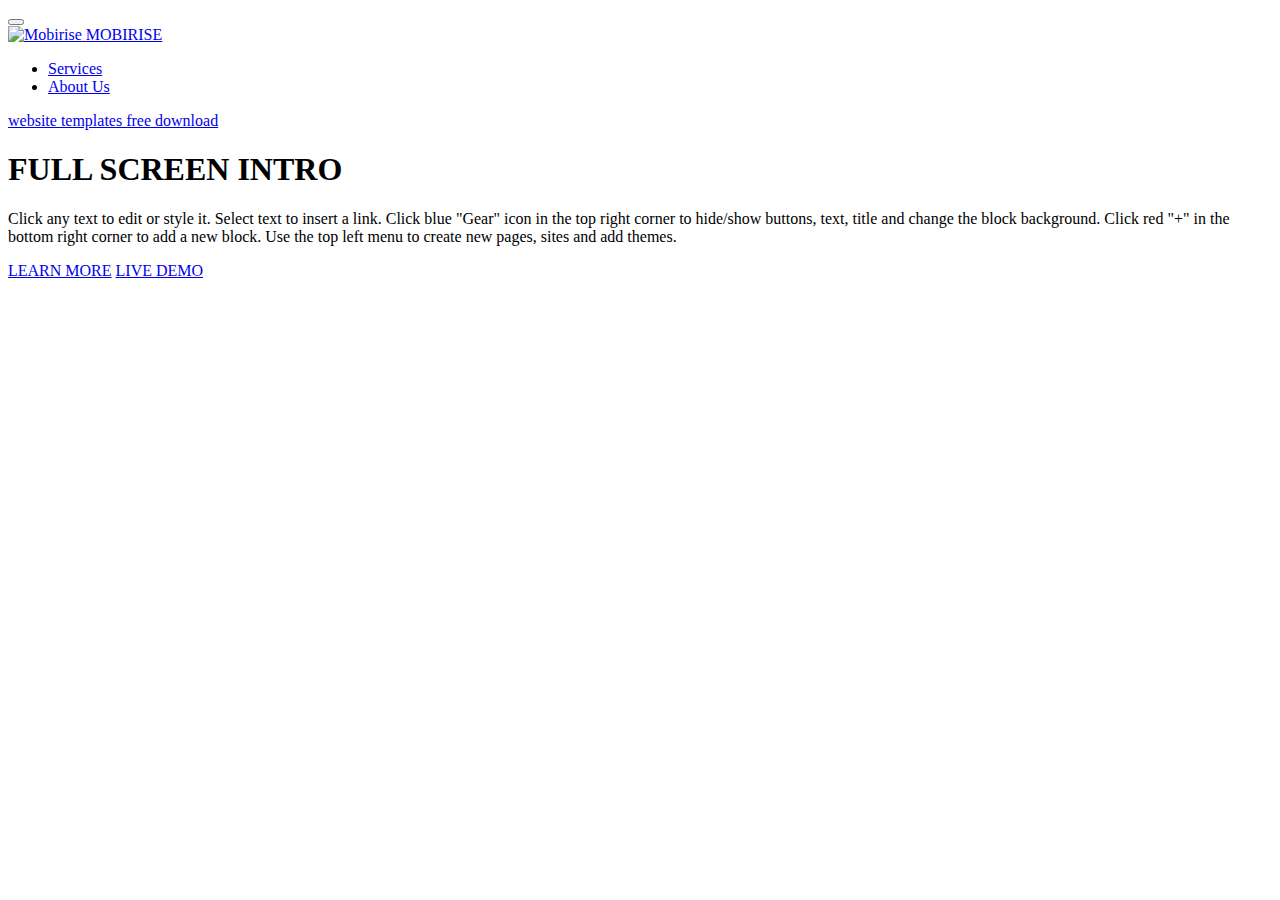
==== index.html @ bc424ec5 "First commit" ====
<!DOCTYPE html>
<html >
<head>
  <!-- Site made with Mobirise Website Builder v4.8.4, https://mobirise.com -->
  <meta charset="UTF-8">
  <meta http-equiv="X-UA-Compatible" content="IE=edge">
  <meta name="generator" content="Mobirise v4.8.4, mobirise.com">
  <meta name="viewport" content="width=device-width, initial-scale=1, minimum-scale=1">
  <link rel="shortcut icon" href="assets/images/logo2.png" type="image/x-icon">
  <meta name="description" content="">
  <title>Home</title>
  <link rel="stylesheet" href="assets/web/assets/mobirise-icons/mobirise-icons.css">
  <link rel="stylesheet" href="assets/tether/tether.min.css">
  <link rel="stylesheet" href="assets/bootstrap/css/bootstrap.min.css">
  <link rel="stylesheet" href="assets/bootstrap/css/bootstrap-grid.min.css">
  <link rel="stylesheet" href="assets/bootstrap/css/bootstrap-reboot.min.css">
  <link rel="stylesheet" href="assets/dropdown/css/style.css">
  <link rel="stylesheet" href="assets/theme/css/style.css">
  <link rel="stylesheet" href="assets/mobirise/css/mbr-additional.css" type="text/css">
  
  
  
</head>
<body>
  <section class="menu cid-qTkzRZLJNu" once="menu" id="menu1-0">

    

    <nav class="navbar navbar-expand beta-menu navbar-dropdown align-items-center navbar-fixed-top navbar-toggleable-sm">
        <button class="navbar-toggler navbar-toggler-right" type="button" data-toggle="collapse" data-target="#navbarSupportedContent" aria-controls="navbarSupportedContent" aria-expanded="false" aria-label="Toggle navigation">
            <div class="hamburger">
                <span></span>
                <span></span>
                <span></span>
                <span></span>
            </div>
        </button>
        <div class="menu-logo">
            <div class="navbar-brand">
                <span class="navbar-logo">
                    <a href="https://mobirise.com">
                         <img src="assets/images/logo2.png" alt="Mobirise" style="height: 3.8rem;">
                    </a>
                </span>
                <span class="navbar-caption-wrap">
                    <a class="navbar-caption text-white display-4" href="https://mobirise.com">
                        MOBIRISE
                    </a>
                </span>
            </div>
        </div>
        <div class="collapse navbar-collapse" id="navbarSupportedContent">
            <ul class="navbar-nav nav-dropdown nav-right" data-app-modern-menu="true"><li class="nav-item">
                    <a class="nav-link link text-white display-4" href="https://mobirise.com">
                        <span class="mbri-home mbr-iconfont mbr-iconfont-btn"></span>
                        Services
                    </a>
                </li>
                <li class="nav-item">
                    <a class="nav-link link text-white display-4" href="https://mobirise.com">
                        <span class="mbri-search mbr-iconfont mbr-iconfont-btn"></span>
                        About Us
                    </a>
                </li></ul>
            
        </div>
    </nav>
</section>

<section class="engine"><a href="https://mobirise.info/p">website templates free download</a></section><section class="cid-qTkA127IK8 mbr-fullscreen mbr-parallax-background" id="header2-1">

    

    

    <div class="container align-center">
        <div class="row justify-content-md-center">
            <div class="mbr-white col-md-10">
                <h1 class="mbr-section-title mbr-bold pb-3 mbr-fonts-style display-1">
                    FULL SCREEN INTRO
                </h1>
                
                <p class="mbr-text pb-3 mbr-fonts-style display-5">
                    Click any text to edit or style it. Select text to insert a link. Click blue "Gear" icon in the top right corner to hide/show buttons, text, title and change the block background. Click red "+" in the bottom right corner to add a new block. Use the top left menu to create new pages, sites and add themes.
                </p>
                <div class="mbr-section-btn">
                    <a class="btn btn-md btn-secondary display-4" href="https://mobirise.com">LEARN MORE</a>
                    <a class="btn btn-md btn-white-outline display-4" href="https://mobirise.com">LIVE DEMO</a>
                </div>
            </div>
        </div>
    </div>
    <div class="mbr-arrow hidden-sm-down" aria-hidden="true">
        <a href="#next">
            <i class="mbri-down mbr-iconfont"></i>
        </a>
    </div>
</section>


  <script src="assets/web/assets/jquery/jquery.min.js"></script>
  <script src="assets/popper/popper.min.js"></script>
  <script src="assets/tether/tether.min.js"></script>
  <script src="assets/bootstrap/js/bootstrap.min.js"></script>
  <script src="assets/smoothscroll/smooth-scroll.js"></script>
  <script src="assets/dropdown/js/script.min.js"></script>
  <script src="assets/touchswipe/jquery.touch-swipe.min.js"></script>
  <script src="assets/parallax/jarallax.min.js"></script>
  <script src="assets/theme/js/script.js"></script>
  
  
</body>
</html>
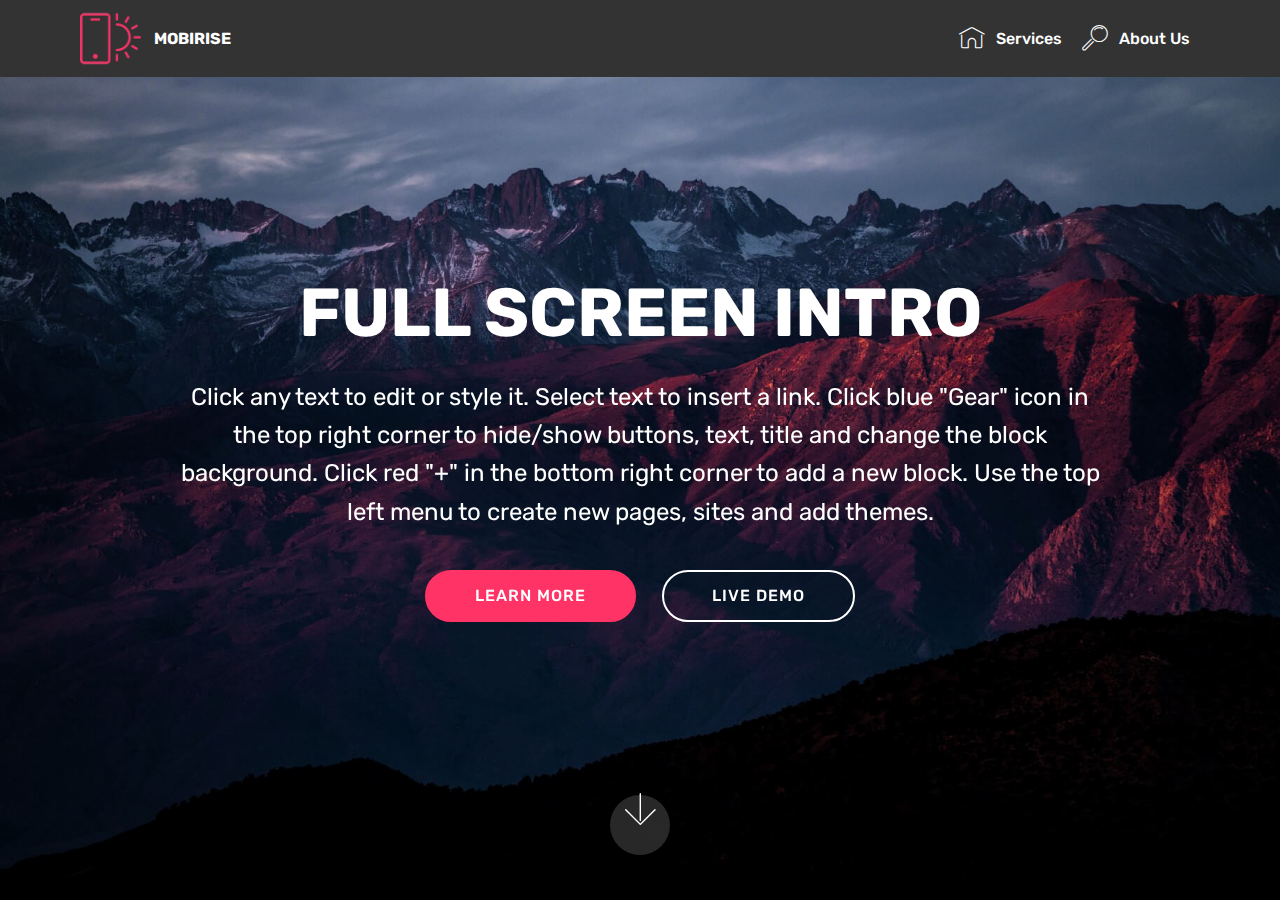
==== commit 2e2262f9: "Publish commit" ====
--- a/index.html
+++ b/index.html
@@ -67,7 +67,7 @@
     </nav>
 </section>
 
-<section class="engine"><a href="https://mobirise.info/p">website templates free download</a></section><section class="cid-qTkA127IK8 mbr-fullscreen mbr-parallax-background" id="header2-1">
+<section class="engine"><a href="https://mobirise.info/t">free amp templates</a></section><section class="cid-qTkA127IK8 mbr-fullscreen mbr-parallax-background" id="header2-1">
 
     
 
--- a/assets/web/assets/mobirise-icons/mobirise-icons.css
+++ b/assets/web/assets/mobirise-icons/mobirise-icons.css
@@ -0,0 +1,476 @@
+@font-face {
+  font-family: 'MobiriseIcons';
+  src:  url('mobirise-icons.eot?spat4u');
+  src:  url('mobirise-icons.eot?spat4u#iefix') format('embedded-opentype'),
+    url('mobirise-icons.ttf?spat4u') format('truetype'),
+    url('mobirise-icons.woff?spat4u') format('woff'),
+    url('mobirise-icons.svg?spat4u#MobiriseIcons') format('svg');
+  font-weight: normal;
+  font-style: normal;
+}
+
+[class^="mbri-"], [class*=" mbri-"] {
+  /* use !important to prevent issues with browser extensions that change fonts */
+  font-family: MobiriseIcons !important;
+  speak: none;
+  font-style: normal;
+  font-weight: normal;
+  font-variant: normal;
+  text-transform: none;
+  line-height: 1;
+
+  /* Better Font Rendering =========== */
+  -webkit-font-smoothing: antialiased;
+  -moz-osx-font-smoothing: grayscale;
+}
+
+.mbri-add-submenu:before {
+  content: "\e900";
+}
+.mbri-alert:before {
+  content: "\e901";
+}
+.mbri-align-center:before {
+  content: "\e902";
+}
+.mbri-align-justify:before {
+  content: "\e903";
+}
+.mbri-align-left:before {
+  content: "\e904";
+}
+.mbri-align-right:before {
+  content: "\e905";
+}
+.mbri-android:before {
+  content: "\e906";
+}
+.mbri-apple:before {
+  content: "\e907";
+}
+.mbri-arrow-down:before {
+  content: "\e908";
+}
+.mbri-arrow-next:before {
+  content: "\e909";
+}
+.mbri-arrow-prev:before {
+  content: "\e90a";
+}
+.mbri-arrow-up:before {
+  content: "\e90b";
+}
+.mbri-bold:before {
+  content: "\e90c";
+}
+.mbri-bookmark:before {
+  content: "\e90d";
+}
+.mbri-bootstrap:before {
+  content: "\e90e";
+}
+.mbri-briefcase:before {
+  content: "\e90f";
+}
+.mbri-browse:before {
+  content: "\e910";
+}
+.mbri-bulleted-list:before {
+  content: "\e911";
+}
+.mbri-calendar:before {
+  content: "\e912";
+}
+.mbri-camera:before {
+  content: "\e913";
+}
+.mbri-cart-add:before {
+  content: "\e914";
+}
+.mbri-cart-full:before {
+  content: "\e915";
+}
+.mbri-cash:before {
+  content: "\e916";
+}
+.mbri-change-style:before {
+  content: "\e917";
+}
+.mbri-chat:before {
+  content: "\e918";
+}
+.mbri-clock:before {
+  content: "\e919";
+}
+.mbri-close:before {
+  content: "\e91a";
+}
+.mbri-cloud:before {
+  content: "\e91b";
+}
+.mbri-code:before {
+  content: "\e91c";
+}
+.mbri-contact-form:before {
+  content: "\e91d";
+}
+.mbri-credit-card:before {
+  content: "\e91e";
+}
+.mbri-cursor-click:before {
+  content: "\e91f";
+}
+.mbri-cust-feedback:before {
+  content: "\e920";
+}
+.mbri-database:before {
+  content: "\e921";
+}
+.mbri-delivery:before {
+  content: "\e922";
+}
+.mbri-desktop:before {
+  content: "\e923";
+}
+.mbri-devices:before {
+  content: "\e924";
+}
+.mbri-down:before {
+  content: "\e925";
+}
+.mbri-download:before {
+  content: "\e989";
+}
+.mbri-drag-n-drop:before {
+  content: "\e927";
+}
+.mbri-drag-n-drop2:before {
+  content: "\e928";
+}
+.mbri-edit:before {
+  content: "\e929";
+}
+.mbri-edit2:before {
+  content: "\e92a";
+}
+.mbri-error:before {
+  content: "\e92b";
+}
+.mbri-extension:before {
+  content: "\e92c";
+}
+.mbri-features:before {
+  content: "\e92d";
+}
+.mbri-file:before {
+  content: "\e92e";
+}
+.mbri-flag:before {
+  content: "\e92f";
+}
+.mbri-folder:before {
+  content: "\e930";
+}
+.mbri-gift:before {
+  content: "\e931";
+}
+.mbri-github:before {
+  content: "\e932";
+}
+.mbri-globe:before {
+  content: "\e933";
+}
+.mbri-globe-2:before {
+  content: "\e934";
+}
+.mbri-growing-chart:before {
+  content: "\e935";
+}
+.mbri-hearth:before {
+  content: "\e936";
+}
+.mbri-help:before {
+  content: "\e937";
+}
+.mbri-home:before {
+  content: "\e938";
+}
+.mbri-hot-cup:before {
+  content: "\e939";
+}
+.mbri-idea:before {
+  content: "\e93a";
+}
+.mbri-image-gallery:before {
+  content: "\e93b";
+}
+.mbri-image-slider:before {
+  content: "\e93c";
+}
+.mbri-info:before {
+  content: "\e93d";
+}
+.mbri-italic:before {
+  content: "\e93e";
+}
+.mbri-key:before {
+  content: "\e93f";
+}
+.mbri-laptop:before {
+  content: "\e940";
+}
+.mbri-layers:before {
+  content: "\e941";
+}
+.mbri-left-right:before {
+  content: "\e942";
+}
+.mbri-left:before {
+  content: "\e943";
+}
+.mbri-letter:before {
+  content: "\e944";
+}
+.mbri-like:before {
+  content: "\e945";
+}
+.mbri-link:before {
+  content: "\e946";
+}
+.mbri-lock:before {
+  content: "\e947";
+}
+.mbri-login:before {
+  content: "\e948";
+}
+.mbri-logout:before {
+  content: "\e949";
+}
+.mbri-magic-stick:before {
+  content: "\e94a";
+}
+.mbri-map-pin:before {
+  content: "\e94b";
+}
+.mbri-menu:before {
+  content: "\e94c";
+}
+.mbri-mobile:before {
+  content: "\e94d";
+}
+.mbri-mobile2:before {
+  content: "\e94e";
+}
+.mbri-mobirise:before {
+  content: "\e94f";
+}
+.mbri-more-horizontal:before {
+  content: "\e950";
+}
+.mbri-more-vertical:before {
+  content: "\e951";
+}
+.mbri-music:before {
+  content: "\e952";
+}
+.mbri-new-file:before {
+  content: "\e953";
+}
+.mbri-numbered-list:before {
+  content: "\e954";
+}
+.mbri-opened-folder:before {
+  content: "\e955";
+}
+.mbri-pages:before {
+  content: "\e956";
+}
+.mbri-paper-plane:before {
+  content: "\e957";
+}
+.mbri-paperclip:before {
+  content: "\e958";
+}
+.mbri-photo:before {
+  content: "\e959";
+}
+.mbri-photos:before {
+  content: "\e95a";
+}
+.mbri-pin:before {
+  content: "\e95b";
+}
+.mbri-play:before {
+  content: "\e95c";
+}
+.mbri-plus:before {
+  content: "\e95d";
+}
+.mbri-preview:before {
+  content: "\e95e";
+}
+.mbri-print:before {
+  content: "\e95f";
+}
+.mbri-protect:before {
+  content: "\e960";
+}
+.mbri-question:before {
+  content: "\e961";
+}
+.mbri-quote-left:before {
+  content: "\e962";
+}
+.mbri-quote-right:before {
+  content: "\e963";
+}
+.mbri-refresh:before {
+  content: "\e964";
+}
+.mbri-responsive:before {
+  content: "\e965";
+}
+.mbri-right:before {
+  content: "\e966";
+}
+.mbri-rocket:before {
+  content: "\e967";
+}
+.mbri-sad-face:before {
+  content: "\e968";
+}
+.mbri-sale:before {
+  content: "\e969";
+}
+.mbri-save:before {
+  content: "\e96a";
+}
+.mbri-search:before {
+  content: "\e96b";
+}
+.mbri-setting:before {
+  content: "\e96c";
+}
+.mbri-setting2:before {
+  content: "\e96d";
+}
+.mbri-setting3:before {
+  content: "\e96e";
+}
+.mbri-share:before {
+  content: "\e96f";
+}
+.mbri-shopping-bag:before {
+  content: "\e970";
+}
+.mbri-shopping-basket:before {
+  content: "\e971";
+}
+.mbri-shopping-cart:before {
+  content: "\e972";
+}
+.mbri-sites:before {
+  content: "\e973";
+}
+.mbri-smile-face:before {
+  content: "\e974";
+}
+.mbri-speed:before {
+  content: "\e975";
+}
+.mbri-star:before {
+  content: "\e976";
+}
+.mbri-success:before {
+  content: "\e977";
+}
+.mbri-sun:before {
+  content: "\e978";
+}
+.mbri-sun2:before {
+  content: "\e979";
+}
+.mbri-tablet:before {
+  content: "\e97a";
+}
+.mbri-tablet-vertical:before {
+  content: "\e97b";
+}
+.mbri-target:before {
+  content: "\e97c";
+}
+.mbri-timer:before {
+  content: "\e97d";
+}
+.mbri-to-ftp:before {
+  content: "\e97e";
+}
+.mbri-to-local-drive:before {
+  content: "\e97f";
+}
+.mbri-touch-swipe:before {
+  content: "\e980";
+}
+.mbri-touch:before {
+  content: "\e981";
+}
+.mbri-trash:before {
+  content: "\e982";
+}
+.mbri-underline:before {
+  content: "\e983";
+}
+.mbri-unlink:before {
+  content: "\e984";
+}
+.mbri-unlock:before {
+  content: "\e985";
+}
+.mbri-up-down:before {
+  content: "\e986";
+}
+.mbri-up:before {
+  content: "\e987";
+}
+.mbri-update:before {
+  content: "\e988";
+}
+.mbri-upload:before {
+ content: "\e926"; 
+}
+.mbri-user:before {
+  content: "\e98a";
+}
+.mbri-user2:before {
+  content: "\e98b";
+}
+.mbri-users:before {
+  content: "\e98c";
+}
+.mbri-video:before {
+  content: "\e98d";
+}
+.mbri-video-play:before {
+  content: "\e98e";
+}
+.mbri-watch:before {
+  content: "\e98f";
+}
+.mbri-website-theme:before {
+  content: "\e990";
+}
+.mbri-wifi:before {
+  content: "\e991";
+}
+.mbri-windows:before {
+  content: "\e992";
+}
+.mbri-zoom-out:before {
+  content: "\e993";
+}
+.mbri-redo:before {
+  content: "\e994";
+}
+.mbri-undo:before {
+  content: "\e995";
+}
--- a/assets/dropdown/css/style.css
+++ b/assets/dropdown/css/style.css
@@ -0,0 +1,265 @@
+.navbar-dropdown {
+  left: 0;
+  padding: 0;
+  position: absolute;
+  right: 0;
+  top: 0;
+  transition: all 0.45s ease;
+  z-index: 1030;
+  background: #282828; }
+  .navbar-dropdown .navbar-logo {
+    margin-right: 0.8rem;
+    transition: margin 0.3s ease-in-out;
+    vertical-align: middle; }
+    .navbar-dropdown .navbar-logo img {
+      height: 3.125rem;
+      transition: all 0.3s ease-in-out; }
+    .navbar-dropdown .navbar-logo.mbr-iconfont {
+      font-size: 3.125rem;
+      line-height: 3.125rem; }
+  .navbar-dropdown .navbar-caption {
+    font-weight: 700;
+    white-space: normal;
+    vertical-align: -4px;
+    line-height: 3.125rem !important; }
+    .navbar-dropdown .navbar-caption, .navbar-dropdown .navbar-caption:hover {
+      color: inherit;
+      text-decoration: none; }
+  .navbar-dropdown .mbr-iconfont + .navbar-caption {
+    vertical-align: -1px; }
+  .navbar-dropdown.navbar-fixed-top {
+    position: fixed; }
+  .navbar-dropdown .navbar-brand span {
+    vertical-align: -4px; }
+  .navbar-dropdown.bg-color.transparent {
+    background: none; }
+  .navbar-dropdown.navbar-short .navbar-brand {
+    padding: 0.625rem 0; }
+    .navbar-dropdown.navbar-short .navbar-brand span {
+      vertical-align: -1px; }
+  .navbar-dropdown.navbar-short .navbar-caption {
+    line-height: 2.375rem !important;
+    vertical-align: -2px; }
+  .navbar-dropdown.navbar-short .navbar-logo {
+    margin-right: 0.5rem; }
+    .navbar-dropdown.navbar-short .navbar-logo img {
+      height: 2.375rem; }
+    .navbar-dropdown.navbar-short .navbar-logo.mbr-iconfont {
+      font-size: 2.375rem;
+      line-height: 2.375rem; }
+  .navbar-dropdown.navbar-short .mbr-table-cell {
+    height: 3.625rem; }
+  .navbar-dropdown .navbar-close {
+    left: 0.6875rem;
+    position: fixed;
+    top: 0.75rem;
+    z-index: 1000; }
+  .navbar-dropdown .hamburger-icon {
+    content: "";
+    display: inline-block;
+    vertical-align: middle;
+    width: 16px;
+    -webkit-box-shadow: 0 -6px 0 1px #282828,0 0 0 1px #282828,0 6px 0 1px #282828;
+    -moz-box-shadow: 0 -6px 0 1px #282828,0 0 0 1px #282828,0 6px 0 1px #282828;
+    box-shadow: 0 -6px 0 1px #282828,0 0 0 1px #282828,0 6px 0 1px #282828; }
+
+.dropdown-menu .dropdown-toggle[data-toggle="dropdown-submenu"]::after {
+  border-bottom: 0.35em solid transparent;
+  border-left: 0.35em solid;
+  border-right: 0;
+  border-top: 0.35em solid transparent;
+  margin-left: 0.3rem; }
+
+.dropdown-menu .dropdown-item:focus {
+  outline: 0; }
+
+.nav-dropdown {
+  font-size: 0.75rem;
+  font-weight: 500;
+  height: auto !important; }
+  .nav-dropdown .nav-btn {
+    padding-left: 1rem; }
+  .nav-dropdown .link {
+    margin: .667em 1.667em;
+    font-weight: 500;
+    padding: 0;
+    transition: color .2s ease-in-out; }
+    .nav-dropdown .link.dropdown-toggle {
+      margin-right: 2.583em; }
+      .nav-dropdown .link.dropdown-toggle::after {
+        margin-left: .25rem;
+        border-top: 0.35em solid;
+        border-right: 0.35em solid transparent;
+        border-left: 0.35em solid transparent;
+        border-bottom: 0; }
+      .nav-dropdown .link.dropdown-toggle[aria-expanded="true"] {
+        margin: 0;
+        padding: 0.667em 3.263em  0.667em 1.667em; }
+  .nav-dropdown .link::after,
+  .nav-dropdown .dropdown-item::after {
+    color: inherit; }
+  .nav-dropdown .btn {
+    font-size: 0.75rem;
+    font-weight: 700;
+    letter-spacing: 0;
+    margin-bottom: 0;
+    padding-left: 1.25rem;
+    padding-right: 1.25rem; }
+  .nav-dropdown .dropdown-menu {
+    border-radius: 0;
+    border: 0;
+    left: 0;
+    margin: 0;
+    padding-bottom: 1.25rem;
+    padding-top: 1.25rem;
+    position: relative; }
+  .nav-dropdown .dropdown-submenu {
+    margin-left: 0.125rem;
+    top: 0; }
+  .nav-dropdown .dropdown-item {
+    font-weight: 500;
+    line-height: 2;
+    padding: 0.3846em 4.615em 0.3846em 1.5385em;
+    position: relative;
+    transition: color .2s ease-in-out, background-color .2s ease-in-out; }
+    .nav-dropdown .dropdown-item::after {
+      margin-top: -0.3077em;
+      position: absolute;
+      right: 1.1538em;
+      top: 50%; }
+    .nav-dropdown .dropdown-item:focus, .nav-dropdown .dropdown-item:hover {
+      background: none; }
+
+@media (max-width: 767px) {
+  .nav-dropdown.navbar-toggleable-sm {
+    bottom: 0;
+    display: none;
+    left: 0;
+    overflow-x: hidden;
+    position: fixed;
+    top: 0;
+    transform: translateX(-100%);
+    -ms-transform: translateX(-100%);
+    -webkit-transform: translateX(-100%);
+    width: 18.75rem;
+    z-index: 999; } }
+.nav-dropdown.navbar-toggleable-xl {
+  bottom: 0;
+  display: none;
+  left: 0;
+  overflow-x: hidden;
+  position: fixed;
+  top: 0;
+  transform: translateX(-100%);
+  -ms-transform: translateX(-100%);
+  -webkit-transform: translateX(-100%);
+  width: 18.75rem;
+  z-index: 999; }
+
+.nav-dropdown-sm {
+  display: block !important;
+  overflow-x: hidden;
+  overflow: auto;
+  padding-top: 3.875rem; }
+  .nav-dropdown-sm::after {
+    content: "";
+    display: block;
+    height: 3rem;
+    width: 100%; }
+  .nav-dropdown-sm.collapse.in ~ .navbar-close {
+    display: block !important; }
+  .nav-dropdown-sm.collapsing, .nav-dropdown-sm.collapse.in {
+    transform: translateX(0);
+    -ms-transform: translateX(0);
+    -webkit-transform: translateX(0);
+    transition: all 0.25s ease-out;
+    -webkit-transition: all 0.25s ease-out;
+    background: #282828; }
+  .nav-dropdown-sm.collapsing[aria-expanded="false"] {
+    transform: translateX(-100%);
+    -ms-transform: translateX(-100%);
+    -webkit-transform: translateX(-100%); }
+  .nav-dropdown-sm .nav-item {
+    display: block;
+    margin-left: 0 !important;
+    padding-left: 0; }
+  .nav-dropdown-sm .link,
+  .nav-dropdown-sm .dropdown-item {
+    border-top: 1px dotted rgba(255, 255, 255, 0.1);
+    font-size: 0.8125rem;
+    line-height: 1.6;
+    margin: 0 !important;
+    padding: 0.875rem 2.4rem 0.875rem 1.5625rem !important;
+    position: relative;
+    white-space: normal; }
+    .nav-dropdown-sm .link:focus, .nav-dropdown-sm .link:hover,
+    .nav-dropdown-sm .dropdown-item:focus,
+    .nav-dropdown-sm .dropdown-item:hover {
+      background: rgba(0, 0, 0, 0.2) !important;
+      color: #c0a375; }
+  .nav-dropdown-sm .nav-btn {
+    position: relative;
+    padding: 1.5625rem 1.5625rem 0 1.5625rem; }
+    .nav-dropdown-sm .nav-btn::before {
+      border-top: 1px dotted rgba(255, 255, 255, 0.1);
+      content: "";
+      left: 0;
+      position: absolute;
+      top: 0;
+      width: 100%; }
+    .nav-dropdown-sm .nav-btn + .nav-btn {
+      padding-top: 0.625rem; }
+      .nav-dropdown-sm .nav-btn + .nav-btn::before {
+        display: none; }
+  .nav-dropdown-sm .btn {
+    padding: 0.625rem 0; }
+  .nav-dropdown-sm .dropdown-toggle[data-toggle="dropdown-submenu"]::after {
+    margin-left: .25rem;
+    border-top: 0.35em solid;
+    border-right: 0.35em solid transparent;
+    border-left: 0.35em solid transparent;
+    border-bottom: 0; }
+  .nav-dropdown-sm .dropdown-toggle[data-toggle="dropdown-submenu"][aria-expanded="true"]::after {
+    border-top: 0;
+    border-right: 0.35em solid transparent;
+    border-left: 0.35em solid transparent;
+    border-bottom: 0.35em solid; }
+  .nav-dropdown-sm .dropdown-menu {
+    margin: 0;
+    padding: 0;
+    position: relative;
+    top: 0;
+    left: 0;
+    width: 100%;
+    border: 0;
+    float: none;
+    border-radius: 0;
+    background: none; }
+  .nav-dropdown-sm .dropdown-submenu {
+    left: 100%;
+    margin-left: 0.125rem;
+    margin-top: -1.25rem;
+    top: 0; }
+
+.navbar-toggleable-sm .nav-dropdown .dropdown-menu {
+  position: absolute; }
+
+.navbar-toggleable-sm .nav-dropdown .dropdown-submenu {
+  left: 100%;
+  margin-left: 0.125rem;
+  margin-top: -1.25rem;
+  top: 0; }
+
+.navbar-toggleable-sm.opened .nav-dropdown .dropdown-menu {
+  position: relative; }
+
+.navbar-toggleable-sm.opened .nav-dropdown .dropdown-submenu {
+  left: 0;
+  margin-left: 00rem;
+  margin-top: 0rem;
+  top: 0; }
+
+.is-builder .nav-dropdown.collapsing {
+  transition: none !important; }
+
+/*# sourceMappingURL=style.css.map */
--- a/assets/theme/css/style.css
+++ b/assets/theme/css/style.css
@@ -0,0 +1,13 @@
+/*!
+ * Mobirise v4 theme (https://mobirise.com/)
+ * Copyright 2017 Mobirise
+ */section{background-color:#eeeeee}section,.container,.container-fluid{position:relative;word-wrap:break-word}a.mbr-iconfont:hover{text-decoration:none}.article .lead p,.article .lead ul,.article .lead ol,.article .lead pre,.article .lead blockquote{margin-bottom:0}a{font-style:normal;font-weight:400;cursor:pointer}a,a:hover{text-decoration:none}figure{margin-bottom:0}body{color:#232323}h1,h2,h3,h4,h5,h6,.h1,.h2,.h3,.h4,.h5,.h6,.display-1,.display-2,.display-3,.display-4{line-height:1;word-break:break-word;word-wrap:break-word}b,strong{font-weight:bold}blockquote{padding:10px 0 10px 20px;position:relative;border-left:2px solid;border-color:#ff3366}input:-webkit-autofill,input:-webkit-autofill:hover,input:-webkit-autofill:focus,input:-webkit-autofill:active{transition-delay:9999s;transition-property:background-color, color}textarea[type="hidden"]{display:none}body{position:relative}section{background-position:50% 50%;background-repeat:no-repeat;background-size:cover}section .mbr-background-video,section .mbr-background-video-preview{position:absolute;bottom:0;left:0;right:0;top:0}.hidden{visibility:hidden}.mbr-z-index20{z-index:20}/*! Base colors */.mbr-white{color:#ffffff}.mbr-black{color:#000000}.mbr-bg-white{background-color:#ffffff}.mbr-bg-black{background-color:#000000}/*! Text-aligns */.align-left{text-align:left}.align-center{text-align:center}.align-right{text-align:right}@media (max-width: 767px){.align-left,.align-center,.align-right,.mbr-section-btn,.mbr-section-title{text-align:center}}/*! Font-weight  */.mbr-light{font-weight:300}.mbr-regular{font-weight:400}.mbr-semibold{font-weight:500}.mbr-bold{font-weight:700}/*! Media  */.media-size-item{-webkit-flex:1 1 auto;-moz-flex:1 1 auto;-ms-flex:1 1 auto;-o-flex:1 1 auto;flex:1 1 auto}.media-content{-webkit-flex-basis:100%;flex-basis:100%}.media-container-row{display:-ms-flexbox;display:-webkit-flex;display:flex;-webkit-flex-direction:row;-ms-flex-direction:row;flex-direction:row;-webkit-flex-wrap:wrap;-ms-flex-wrap:wrap;flex-wrap:wrap;-webkit-justify-content:center;-ms-flex-pack:center;justify-content:center;-webkit-align-content:center;-ms-flex-line-pack:center;align-content:center;-webkit-align-items:start;-ms-flex-align:start;align-items:start}.media-container-row .media-size-item{width:400px}.media-container-column{display:-ms-flexbox;display:-webkit-flex;display:flex;-webkit-flex-direction:column;-ms-flex-direction:column;flex-direction:column;-webkit-flex-wrap:wrap;-ms-flex-wrap:wrap;flex-wrap:wrap;-webkit-justify-content:center;-ms-flex-pack:center;justify-content:center;-webkit-align-content:center;-ms-flex-line-pack:center;align-content:center;-webkit-align-items:stretch;-ms-flex-align:stretch;align-items:stretch}.media-container-column>*{width:100%}@media (min-width: 992px){.media-container-row{-webkit-flex-wrap:nowrap;-ms-flex-wrap:nowrap;flex-wrap:nowrap}}figure{overflow:hidden}figure[mbr-media-size]{transition:width 0.1s}.mbr-figure img,.mbr-figure iframe{display:block;width:100%}.card{background-color:transparent;border:none}.card-img{text-align:center;flex-shrink:0;-webkit-flex-shrink:0}.media{max-width:100%;margin:0 auto}.mbr-figure{-ms-flex-item-align:center;-ms-grid-row-align:center;-webkit-align-self:center;align-self:center}.media-container>div{max-width:100%}.mbr-figure img,.card-img img{width:100%}@media (max-width: 991px){.media-size-item{width:auto !important}.media{width:auto}.mbr-figure{width:100% !important}}/*! Buttons */.mbr-section-btn{margin-left:-.25rem;margin-right:-.25rem;font-size:0}nav .mbr-section-btn{margin-left:0rem;margin-right:0rem}/*! Btn icon margin */.btn .mbr-iconfont,.btn.btn-sm .mbr-iconfont{cursor:pointer;margin-right:0.5rem}.btn.btn-md .mbr-iconfont,.btn.btn-md .mbr-iconfont{margin-right:0.8rem}.mbr-regular{font-weight:400}.mbr-semibold{font-weight:500}.mbr-bold{font-weight:700}[type="submit"]{-webkit-appearance:none}/*! Full-screen */.mbr-fullscreen .mbr-overlay{min-height:100vh}.mbr-fullscreen{display:flex;display:-webkit-flex;display:-moz-flex;display:-ms-flex;display:-o-flex;align-items:center;-webkit-align-items:center;min-height:100vh;padding-top:3rem;padding-bottom:3rem}/*! Map */.map{height:25rem;position:relative}.map iframe{width:100%;height:100%}.form-asterisk{font-family:initial;position:absolute;top:-2px;font-weight:normal}/*! Scroll to top arrow */.mbr-arrow-up{bottom:25px;right:90px;position:fixed;text-align:right;z-index:5000;color:#ffffff;font-size:32px;transform:rotate(180deg);-webkit-transform:rotate(180deg)}.mbr-arrow-up a{background:rgba(0,0,0,0.2);border-radius:3px;color:#fff;display:inline-block;height:60px;width:60px;outline-style:none !important;position:relative;text-decoration:none;transition:all .3s ease-in-out;cursor:pointer;text-align:center}.mbr-arrow-up a:hover{background-color:rgba(0,0,0,0.4)}.mbr-arrow-up a i{line-height:60px}.mbr-arrow-up-icon{display:block;color:#fff}.mbr-arrow-up-icon::before{content:"\203a";display:inline-block;font-family:serif;font-size:32px;line-height:1;font-style:normal;position:relative;top:6px;left:-4px;-webkit-transform:rotate(-90deg);transform:rotate(-90deg)}/*! Arrow Down */.mbr-arrow{position:absolute;bottom:45px;left:50%;width:60px;height:60px;cursor:pointer;background-color:rgba(80,80,80,0.5);border-radius:50%;-webkit-transform:translateX(-50%);transform:translateX(-50%)}.mbr-arrow>a{display:inline-block;text-decoration:none;outline-style:none;-webkit-animation:arrowdown 1.7s ease-in-out infinite;animation:arrowdown 1.7s ease-in-out infinite}.mbr-arrow>a>i{position:absolute;top:-2px;left:15px;font-size:2rem}@keyframes arrowdown{0%{transform:translateY(0px);-webkit-transform:translateY(0px)}50%{transform:translateY(-5px);-webkit-transform:translateY(-5px)}100%{transform:translateY(0px);-webkit-transform:translateY(0px)}}@-webkit-keyframes arrowdown{0%{transform:translateY(0px);-webkit-transform:translateY(0px)}50%{transform:translateY(-5px);-webkit-transform:translateY(-5px)}100%{transform:translateY(0px);-webkit-transform:translateY(0px)}}@media (max-width: 500px){.mbr-arrow-up{left:50%;right:auto;transform:translateX(-50%) rotate(180deg);-webkit-transform:translateX(-50%) rotate(180deg)}}@keyframes gradient-animation{from{background-position:0% 100%;animation-timing-function:ease-in-out}to{background-position:100% 0%;animation-timing-function:ease-in-out}}@-webkit-keyframes gradient-animation{from{background-position:0% 100%;animation-timing-function:ease-in-out}to{background-position:100% 0%;animation-timing-function:ease-in-out}}.bg-gradient{background-size:200% 200%;animation:gradient-animation 5s infinite alternate;-webkit-animation:gradient-animation 5s infinite alternate}.menu .navbar-brand{display:-webkit-flex}.menu .navbar-brand span{display:flex;display:-webkit-flex}.menu .navbar-brand .navbar-caption-wrap{display:-webkit-flex}.menu .navbar-brand .navbar-logo img{display:-webkit-flex}@media (min-width: 768px) and (max-width: 991px){.menu .navbar-toggleable-sm .navbar-nav{display:-webkit-box;display:-webkit-flex;display:-ms-flexbox}}@media (min-width: 992px){.menu .navbar-nav.nav-dropdown{display:-webkit-flex}.menu .navbar-toggleable-sm .navbar-collapse{display:-webkit-flex !important}}.navbar{display:-webkit-flex;-webkit-flex-wrap:wrap;-webkit-align-items:center;-webkit-justify-content:space-between}.navbar-collapse{-webkit-flex-basis:100%;-webkit-flex-grow:1;-webkit-align-items:center}.nav-dropdown .link{padding:.667em 1.667em !important;margin:0 !important}.nav{display:-webkit-flex;-webkit-flex-wrap:wrap}.row{display:-webkit-flex;-webkit-flex-wrap:wrap}.justify-content-center{-webkit-justify-content:center}.form-inline{display:-webkit-flex;-webkit-flex-flow:row wrap;-webkit-align-items:center}.card-wrapper{flex:1;-webkit-flex:1}.carousel-control{display:-webkit-flex;-webkit-align-items:center;-webkit-justify-content:center}.carousel-controls{display:-webkit-flex}.media{display:-webkit-flex}
+/*# sourceMappingURL=style.css.map */
+.engine {
+	position: absolute;
+	text-indent: -2400px;
+	text-align: center;
+	padding: 0;
+	top: 0;
+	left: -2400px;
+}--- a/assets/mobirise/css/mbr-additional.css
+++ b/assets/mobirise/css/mbr-additional.css
@@ -0,0 +1,1770 @@
+@import url(https://fonts.googleapis.com/css?family=Rubik:300,300i,400,400i,500,500i,700,700i,900,900i);
+
+
+
+
+
+body {
+  font-style: normal;
+  line-height: 1.5;
+}
+.mbr-section-title {
+  font-style: normal;
+  line-height: 1.2;
+}
+.mbr-section-subtitle {
+  line-height: 1.3;
+}
+.mbr-text {
+  font-style: normal;
+  line-height: 1.6;
+}
+.display-1 {
+  font-family: 'Rubik', sans-serif;
+  font-size: 4.25rem;
+}
+.display-1 > .mbr-iconfont {
+  font-size: 6.8rem;
+}
+.display-2 {
+  font-family: 'Rubik', sans-serif;
+  font-size: 3rem;
+}
+.display-2 > .mbr-iconfont {
+  font-size: 4.8rem;
+}
+.display-4 {
+  font-family: 'Rubik', sans-serif;
+  font-size: 1rem;
+}
+.display-4 > .mbr-iconfont {
+  font-size: 1.6rem;
+}
+.display-5 {
+  font-family: 'Rubik', sans-serif;
+  font-size: 1.5rem;
+}
+.display-5 > .mbr-iconfont {
+  font-size: 2.4rem;
+}
+.display-7 {
+  font-family: 'Rubik', sans-serif;
+  font-size: 1rem;
+}
+.display-7 > .mbr-iconfont {
+  font-size: 1.6rem;
+}
+/* ---- Fluid typography for mobile devices ---- */
+/* 1.4 - font scale ratio ( bootstrap == 1.42857 ) */
+/* 100vw - current viewport width */
+/* (48 - 20)  48 == 48rem == 768px, 20 == 20rem == 320px(minimal supported viewport) */
+/* 0.65 - min scale variable, may vary */
+@media (max-width: 768px) {
+  .display-1 {
+    font-size: 3.4rem;
+    font-size: calc( 2.1374999999999997rem + (4.25 - 2.1374999999999997) * ((100vw - 20rem) / (48 - 20)));
+    line-height: calc( 1.4 * (2.1374999999999997rem + (4.25 - 2.1374999999999997) * ((100vw - 20rem) / (48 - 20))));
+  }
+  .display-2 {
+    font-size: 2.4rem;
+    font-size: calc( 1.7rem + (3 - 1.7) * ((100vw - 20rem) / (48 - 20)));
+    line-height: calc( 1.4 * (1.7rem + (3 - 1.7) * ((100vw - 20rem) / (48 - 20))));
+  }
+  .display-4 {
+    font-size: 0.8rem;
+    font-size: calc( 1rem + (1 - 1) * ((100vw - 20rem) / (48 - 20)));
+    line-height: calc( 1.4 * (1rem + (1 - 1) * ((100vw - 20rem) / (48 - 20))));
+  }
+  .display-5 {
+    font-size: 1.2rem;
+    font-size: calc( 1.175rem + (1.5 - 1.175) * ((100vw - 20rem) / (48 - 20)));
+    line-height: calc( 1.4 * (1.175rem + (1.5 - 1.175) * ((100vw - 20rem) / (48 - 20))));
+  }
+}
+/* Buttons */
+.btn {
+  font-weight: 500;
+  border-width: 2px;
+  font-style: normal;
+  letter-spacing: 1px;
+  margin: .4rem .8rem;
+  white-space: normal;
+  -webkit-transition: all 0.3s ease-in-out;
+  -moz-transition: all 0.3s ease-in-out;
+  transition: all 0.3s ease-in-out;
+  display: inline-flex;
+  align-items: center;
+  justify-content: center;
+  word-break: break-word;
+  -webkit-align-items: center;
+  -webkit-justify-content: center;
+  display: -webkit-inline-flex;
+  padding: 1rem 3rem;
+  border-radius: 3px;
+}
+.btn-sm {
+  font-weight: 500;
+  letter-spacing: 1px;
+  -webkit-transition: all 0.3s ease-in-out;
+  -moz-transition: all 0.3s ease-in-out;
+  transition: all 0.3s ease-in-out;
+  padding: 0.6rem 1.5rem;
+  border-radius: 3px;
+}
+.btn-md {
+  font-weight: 500;
+  letter-spacing: 1px;
+  margin: .4rem .8rem !important;
+  -webkit-transition: all 0.3s ease-in-out;
+  -moz-transition: all 0.3s ease-in-out;
+  transition: all 0.3s ease-in-out;
+  padding: 1rem 3rem;
+  border-radius: 3px;
+}
+.btn-lg {
+  font-weight: 500;
+  letter-spacing: 1px;
+  margin: .4rem .8rem !important;
+  -webkit-transition: all 0.3s ease-in-out;
+  -moz-transition: all 0.3s ease-in-out;
+  transition: all 0.3s ease-in-out;
+  padding: 1.2rem 3.2rem;
+  border-radius: 3px;
+}
+.bg-primary {
+  background-color: #149dcc !important;
+}
+.bg-success {
+  background-color: #f7ed4a !important;
+}
+.bg-info {
+  background-color: #82786e !important;
+}
+.bg-warning {
+  background-color: #879a9f !important;
+}
+.bg-danger {
+  background-color: #b1a374 !important;
+}
+.btn-primary,
+.btn-primary:active {
+  background-color: #149dcc !important;
+  border-color: #149dcc !important;
+  color: #ffffff !important;
+}
+.btn-primary:hover,
+.btn-primary:focus,
+.btn-primary.focus,
+.btn-primary.active {
+  color: #ffffff !important;
+  background-color: #0d6786 !important;
+  border-color: #0d6786 !important;
+}
+.btn-primary.disabled,
+.btn-primary:disabled {
+  color: #ffffff !important;
+  background-color: #0d6786 !important;
+  border-color: #0d6786 !important;
+}
+.btn-secondary,
+.btn-secondary:active {
+  background-color: #ff3366 !important;
+  border-color: #ff3366 !important;
+  color: #ffffff !important;
+}
+.btn-secondary:hover,
+.btn-secondary:focus,
+.btn-secondary.focus,
+.btn-secondary.active {
+  color: #ffffff !important;
+  background-color: #e50039 !important;
+  border-color: #e50039 !important;
+}
+.btn-secondary.disabled,
+.btn-secondary:disabled {
+  color: #ffffff !important;
+  background-color: #e50039 !important;
+  border-color: #e50039 !important;
+}
+.btn-info,
+.btn-info:active {
+  background-color: #82786e !important;
+  border-color: #82786e !important;
+  color: #ffffff !important;
+}
+.btn-info:hover,
+.btn-info:focus,
+.btn-info.focus,
+.btn-info.active {
+  color: #ffffff !important;
+  background-color: #59524b !important;
+  border-color: #59524b !important;
+}
+.btn-info.disabled,
+.btn-info:disabled {
+  color: #ffffff !important;
+  background-color: #59524b !important;
+  border-color: #59524b !important;
+}
+.btn-success,
+.btn-success:active {
+  background-color: #f7ed4a !important;
+  border-color: #f7ed4a !important;
+  color: #3f3c03 !important;
+}
+.btn-success:hover,
+.btn-success:focus,
+.btn-success.focus,
+.btn-success.active {
+  color: #3f3c03 !important;
+  background-color: #eadd0a !important;
+  border-color: #eadd0a !important;
+}
+.btn-success.disabled,
+.btn-success:disabled {
+  color: #3f3c03 !important;
+  background-color: #eadd0a !important;
+  border-color: #eadd0a !important;
+}
+.btn-warning,
+.btn-warning:active {
+  background-color: #879a9f !important;
+  border-color: #879a9f !important;
+  color: #ffffff !important;
+}
+.btn-warning:hover,
+.btn-warning:focus,
+.btn-warning.focus,
+.btn-warning.active {
+  color: #ffffff !important;
+  background-color: #617479 !important;
+  border-color: #617479 !important;
+}
+.btn-warning.disabled,
+.btn-warning:disabled {
+  color: #ffffff !important;
+  background-color: #617479 !important;
+  border-color: #617479 !important;
+}
+.btn-danger,
+.btn-danger:active {
+  background-color: #b1a374 !important;
+  border-color: #b1a374 !important;
+  color: #ffffff !important;
+}
+.btn-danger:hover,
+.btn-danger:focus,
+.btn-danger.focus,
+.btn-danger.active {
+  color: #ffffff !important;
+  background-color: #8b7d4e !important;
+  border-color: #8b7d4e !important;
+}
+.btn-danger.disabled,
+.btn-danger:disabled {
+  color: #ffffff !important;
+  background-color: #8b7d4e !important;
+  border-color: #8b7d4e !important;
+}
+.btn-white {
+  color: #333333 !important;
+}
+.btn-white,
+.btn-white:active {
+  background-color: #ffffff !important;
+  border-color: #ffffff !important;
+  color: #808080 !important;
+}
+.btn-white:hover,
+.btn-white:focus,
+.btn-white.focus,
+.btn-white.active {
+  color: #808080 !important;
+  background-color: #d9d9d9 !important;
+  border-color: #d9d9d9 !important;
+}
+.btn-white.disabled,
+.btn-white:disabled {
+  color: #808080 !important;
+  background-color: #d9d9d9 !important;
+  border-color: #d9d9d9 !important;
+}
+.btn-black,
+.btn-black:active {
+  background-color: #333333 !important;
+  border-color: #333333 !important;
+  color: #ffffff !important;
+}
+.btn-black:hover,
+.btn-black:focus,
+.btn-black.focus,
+.btn-black.active {
+  color: #ffffff !important;
+  background-color: #0d0d0d !important;
+  border-color: #0d0d0d !important;
+}
+.btn-black.disabled,
+.btn-black:disabled {
+  color: #ffffff !important;
+  background-color: #0d0d0d !important;
+  border-color: #0d0d0d !important;
+}
+.btn-primary-outline,
+.btn-primary-outline:active {
+  background: none;
+  border-color: #0b566f;
+  color: #0b566f;
+}
+.btn-primary-outline:hover,
+.btn-primary-outline:focus,
+.btn-primary-outline.focus,
+.btn-primary-outline.active {
+  color: #ffffff;
+  background-color: #149dcc;
+  border-color: #149dcc;
+}
+.btn-primary-outline.disabled,
+.btn-primary-outline:disabled {
+  color: #ffffff !important;
+  background-color: #149dcc !important;
+  border-color: #149dcc !important;
+}
+.btn-secondary-outline,
+.btn-secondary-outline:active {
+  background: none;
+  border-color: #cc0033;
+  color: #cc0033;
+}
+.btn-secondary-outline:hover,
+.btn-secondary-outline:focus,
+.btn-secondary-outline.focus,
+.btn-secondary-outline.active {
+  color: #ffffff;
+  background-color: #ff3366;
+  border-color: #ff3366;
+}
+.btn-secondary-outline.disabled,
+.btn-secondary-outline:disabled {
+  color: #ffffff !important;
+  background-color: #ff3366 !important;
+  border-color: #ff3366 !important;
+}
+.btn-info-outline,
+.btn-info-outline:active {
+  background: none;
+  border-color: #4b453f;
+  color: #4b453f;
+}
+.btn-info-outline:hover,
+.btn-info-outline:focus,
+.btn-info-outline.focus,
+.btn-info-outline.active {
+  color: #ffffff;
+  background-color: #82786e;
+  border-color: #82786e;
+}
+.btn-info-outline.disabled,
+.btn-info-outline:disabled {
+  color: #ffffff !important;
+  background-color: #82786e !important;
+  border-color: #82786e !important;
+}
+.btn-success-outline,
+.btn-success-outline:active {
+  background: none;
+  border-color: #d2c609;
+  color: #d2c609;
+}
+.btn-success-outline:hover,
+.btn-success-outline:focus,
+.btn-success-outline.focus,
+.btn-success-outline.active {
+  color: #3f3c03;
+  background-color: #f7ed4a;
+  border-color: #f7ed4a;
+}
+.btn-success-outline.disabled,
+.btn-success-outline:disabled {
+  color: #3f3c03 !important;
+  background-color: #f7ed4a !important;
+  border-color: #f7ed4a !important;
+}
+.btn-warning-outline,
+.btn-warning-outline:active {
+  background: none;
+  border-color: #55666b;
+  color: #55666b;
+}
+.btn-warning-outline:hover,
+.btn-warning-outline:focus,
+.btn-warning-outline.focus,
+.btn-warning-outline.active {
+  color: #ffffff;
+  background-color: #879a9f;
+  border-color: #879a9f;
+}
+.btn-warning-outline.disabled,
+.btn-warning-outline:disabled {
+  color: #ffffff !important;
+  background-color: #879a9f !important;
+  border-color: #879a9f !important;
+}
+.btn-danger-outline,
+.btn-danger-outline:active {
+  background: none;
+  border-color: #7a6e45;
+  color: #7a6e45;
+}
+.btn-danger-outline:hover,
+.btn-danger-outline:focus,
+.btn-danger-outline.focus,
+.btn-danger-outline.active {
+  color: #ffffff;
+  background-color: #b1a374;
+  border-color: #b1a374;
+}
+.btn-danger-outline.disabled,
+.btn-danger-outline:disabled {
+  color: #ffffff !important;
+  background-color: #b1a374 !important;
+  border-color: #b1a374 !important;
+}
+.btn-black-outline,
+.btn-black-outline:active {
+  background: none;
+  border-color: #000000;
+  color: #000000;
+}
+.btn-black-outline:hover,
+.btn-black-outline:focus,
+.btn-black-outline.focus,
+.btn-black-outline.active {
+  color: #ffffff;
+  background-color: #333333;
+  border-color: #333333;
+}
+.btn-black-outline.disabled,
+.btn-black-outline:disabled {
+  color: #ffffff !important;
+  background-color: #333333 !important;
+  border-color: #333333 !important;
+}
+.btn-white-outline,
+.btn-white-outline:active,
+.btn-white-outline.active {
+  background: none;
+  border-color: #ffffff;
+  color: #ffffff;
+}
+.btn-white-outline:hover,
+.btn-white-outline:focus,
+.btn-white-outline.focus {
+  color: #333333;
+  background-color: #ffffff;
+  border-color: #ffffff;
+}
+.text-primary {
+  color: #149dcc !important;
+}
+.text-secondary {
+  color: #ff3366 !important;
+}
+.text-success {
+  color: #f7ed4a !important;
+}
+.text-info {
+  color: #82786e !important;
+}
+.text-warning {
+  color: #879a9f !important;
+}
+.text-danger {
+  color: #b1a374 !important;
+}
+.text-white {
+  color: #ffffff !important;
+}
+.text-black {
+  color: #000000 !important;
+}
+a.text-primary:hover,
+a.text-primary:focus {
+  color: #0b566f !important;
+}
+a.text-secondary:hover,
+a.text-secondary:focus {
+  color: #cc0033 !important;
+}
+a.text-success:hover,
+a.text-success:focus {
+  color: #d2c609 !important;
+}
+a.text-info:hover,
+a.text-info:focus {
+  color: #4b453f !important;
+}
+a.text-warning:hover,
+a.text-warning:focus {
+  color: #55666b !important;
+}
+a.text-danger:hover,
+a.text-danger:focus {
+  color: #7a6e45 !important;
+}
+a.text-white:hover,
+a.text-white:focus {
+  color: #b3b3b3 !important;
+}
+a.text-black:hover,
+a.text-black:focus {
+  color: #4d4d4d !important;
+}
+.alert-success {
+  background-color: #70c770;
+}
+.alert-info {
+  background-color: #82786e;
+}
+.alert-warning {
+  background-color: #879a9f;
+}
+.alert-danger {
+  background-color: #b1a374;
+}
+.mbr-section-btn a.btn:not(.btn-form) {
+  border-radius: 100px;
+}
+.mbr-section-btn a.btn:not(.btn-form):hover,
+.mbr-section-btn a.btn:not(.btn-form):focus {
+  box-shadow: none !important;
+}
+.mbr-section-btn a.btn:not(.btn-form):hover,
+.mbr-section-btn a.btn:not(.btn-form):focus {
+  box-shadow: 0 10px 40px 0 rgba(0, 0, 0, 0.2) !important;
+  -webkit-box-shadow: 0 10px 40px 0 rgba(0, 0, 0, 0.2) !important;
+}
+.mbr-gallery-filter li a {
+  border-radius: 100px !important;
+}
+.mbr-gallery-filter li.active .btn {
+  background-color: #149dcc;
+  border-color: #149dcc;
+  color: #ffffff;
+}
+.mbr-gallery-filter li.active .btn:focus {
+  box-shadow: none;
+}
+.nav-tabs .nav-link {
+  border-radius: 100px !important;
+}
+.btn-form {
+  border-radius: 0;
+}
+.btn-form:hover {
+  cursor: pointer;
+}
+a,
+a:hover {
+  color: #149dcc;
+}
+.mbr-plan-header.bg-primary .mbr-plan-subtitle,
+.mbr-plan-header.bg-primary .mbr-plan-price-desc {
+  color: #b4e6f8;
+}
+.mbr-plan-header.bg-success .mbr-plan-subtitle,
+.mbr-plan-header.bg-success .mbr-plan-price-desc {
+  color: #ffffff;
+}
+.mbr-plan-header.bg-info .mbr-plan-subtitle,
+.mbr-plan-header.bg-info .mbr-plan-price-desc {
+  color: #beb8b2;
+}
+.mbr-plan-header.bg-warning .mbr-plan-subtitle,
+.mbr-plan-header.bg-warning .mbr-plan-price-desc {
+  color: #ced6d8;
+}
+.mbr-plan-header.bg-danger .mbr-plan-subtitle,
+.mbr-plan-header.bg-danger .mbr-plan-price-desc {
+  color: #dfd9c6;
+}
+/* Scroll to top button*/
+.scrollToTop_wraper {
+  display: none;
+}
+#scrollToTop a i:before {
+  content: '';
+  position: absolute;
+  height: 40%;
+  top: 25%;
+  background: #fff;
+  width: 2px;
+  left: calc(50% - 1px);
+}
+#scrollToTop a i:after {
+  content: '';
+  position: absolute;
+  display: block;
+  border-top: 2px solid #fff;
+  border-right: 2px solid #fff;
+  width: 40%;
+  height: 40%;
+  left: 30%;
+  bottom: 30%;
+  transform: rotate(135deg);
+  -webkit-transform: rotate(135deg);
+}
+/* Others*/
+.note-check a[data-value=Rubik] {
+  font-style: normal;
+}
+.mbr-arrow a {
+  color: #ffffff;
+}
+@media (max-width: 767px) {
+  .mbr-arrow {
+    display: none;
+  }
+}
+.form-control-label {
+  position: relative;
+  cursor: pointer;
+  margin-bottom: .357em;
+  padding: 0;
+}
+.alert {
+  color: #ffffff;
+  border-radius: 0;
+  border: 0;
+  font-size: .875rem;
+  line-height: 1.5;
+  margin-bottom: 1.875rem;
+  padding: 1.25rem;
+  position: relative;
+}
+.alert.alert-form::after {
+  background-color: inherit;
+  bottom: -7px;
+  content: "";
+  display: block;
+  height: 14px;
+  left: 50%;
+  margin-left: -7px;
+  position: absolute;
+  transform: rotate(45deg);
+  width: 14px;
+  -webkit-transform: rotate(45deg);
+}
+.form-control {
+  background-color: #f5f5f5;
+  box-shadow: none;
+  color: #565656;
+  font-family: 'Rubik', sans-serif;
+  font-size: 1rem;
+  line-height: 1.43;
+  min-height: 3.5em;
+  padding: 1.07em .5em;
+}
+.form-control > .mbr-iconfont {
+  font-size: 1.6rem;
+}
+.form-control,
+.form-control:focus {
+  border: 1px solid #e8e8e8;
+}
+.form-active .form-control:invalid {
+  border-color: red;
+}
+.mbr-overlay {
+  background-color: #000;
+  bottom: 0;
+  left: 0;
+  opacity: .5;
+  position: absolute;
+  right: 0;
+  top: 0;
+  z-index: 0;
+}
+blockquote {
+  font-style: italic;
+  padding: 10px 0 10px 20px;
+  font-size: 1.09rem;
+  position: relative;
+  border-color: #149dcc;
+  border-width: 3px;
+}
+ul,
+ol,
+pre,
+blockquote {
+  margin-bottom: 2.3125rem;
+}
+pre {
+  background: #f4f4f4;
+  padding: 10px 24px;
+  white-space: pre-wrap;
+}
+.inactive {
+  -webkit-user-select: none;
+  -moz-user-select: none;
+  -ms-user-select: none;
+  user-select: none;
+  pointer-events: none;
+  -webkit-user-drag: none;
+  user-drag: none;
+}
+.mbr-section__comments .row {
+  justify-content: center;
+  -webkit-justify-content: center;
+}
+/* Forms */
+.mbr-form .btn {
+  margin: .4rem 0;
+}
+.mbr-form .input-group-btn a.btn {
+  border-radius: 100px !important;
+}
+.mbr-form .input-group-btn a.btn:hover {
+  box-shadow: 0 10px 40px 0 rgba(0, 0, 0, 0.2);
+}
+.mbr-form .input-group-btn button[type="submit"] {
+  border-radius: 100px !important;
+  padding: 1rem 3rem;
+}
+.mbr-form .input-group-btn button[type="submit"]:hover {
+  box-shadow: 0 10px 40px 0 rgba(0, 0, 0, 0.2);
+}
+.form2 .form-control {
+  border-top-left-radius: 100px;
+  border-bottom-left-radius: 100px;
+}
+.form2 .input-group-btn a.btn {
+  border-top-left-radius: 0 !important;
+  border-bottom-left-radius: 0 !important;
+}
+.form2 .input-group-btn button[type="submit"] {
+  border-top-left-radius: 0 !important;
+  border-bottom-left-radius: 0 !important;
+}
+.form3 input[type="email"] {
+  border-radius: 100px !important;
+}
+@media (max-width: 349px) {
+  .form2 input[type="email"] {
+    border-radius: 100px !important;
+  }
+  .form2 .input-group-btn a.btn {
+    border-radius: 100px !important;
+  }
+  .form2 .input-group-btn button[type="submit"] {
+    border-radius: 100px !important;
+  }
+}
+@media (max-width: 767px) {
+  .btn {
+    font-size: .75rem !important;
+  }
+  .btn .mbr-iconfont {
+    font-size: 1rem !important;
+  }
+}
+/* Social block */
+.btn-social {
+  font-size: 20px;
+  border-radius: 50%;
+  padding: 0;
+  width: 44px;
+  height: 44px;
+  line-height: 44px;
+  text-align: center;
+  position: relative;
+  border: 2px solid #c0a375;
+  border-color: #149dcc;
+  color: #232323;
+  cursor: pointer;
+}
+.btn-social i {
+  top: 0;
+  line-height: 44px;
+  width: 44px;
+}
+.btn-social:hover {
+  color: #fff;
+  background: #149dcc;
+}
+.btn-social + .btn {
+  margin-left: .1rem;
+}
+/* Footer */
+.mbr-footer-content li::before,
+.mbr-footer .mbr-contacts li::before {
+  background: #149dcc;
+}
+.mbr-footer-content li a:hover,
+.mbr-footer .mbr-contacts li a:hover {
+  color: #149dcc;
+}
+.footer3 input[type="email"],
+.footer4 input[type="email"] {
+  border-radius: 100px !important;
+}
+.footer3 .input-group-btn a.btn,
+.footer4 .input-group-btn a.btn {
+  border-radius: 100px !important;
+}
+.footer3 .input-group-btn button[type="submit"],
+.footer4 .input-group-btn button[type="submit"] {
+  border-radius: 100px !important;
+}
+/* Headers*/
+.header13 .form-inline input[type="email"],
+.header14 .form-inline input[type="email"] {
+  border-radius: 100px;
+}
+.header13 .form-inline input[type="text"],
+.header14 .form-inline input[type="text"] {
+  border-radius: 100px;
+}
+.header13 .form-inline input[type="tel"],
+.header14 .form-inline input[type="tel"] {
+  border-radius: 100px;
+}
+.header13 .form-inline a.btn,
+.header14 .form-inline a.btn {
+  border-radius: 100px;
+}
+.header13 .form-inline button,
+.header14 .form-inline button {
+  border-radius: 100px !important;
+}
+.offset-1 {
+  margin-left: 8.33333%;
+}
+.offset-2 {
+  margin-left: 16.66667%;
+}
+.offset-3 {
+  margin-left: 25%;
+}
+.offset-4 {
+  margin-left: 33.33333%;
+}
+.offset-5 {
+  margin-left: 41.66667%;
+}
+.offset-6 {
+  margin-left: 50%;
+}
+.offset-7 {
+  margin-left: 58.33333%;
+}
+.offset-8 {
+  margin-left: 66.66667%;
+}
+.offset-9 {
+  margin-left: 75%;
+}
+.offset-10 {
+  margin-left: 83.33333%;
+}
+.offset-11 {
+  margin-left: 91.66667%;
+}
+@media (min-width: 576px) {
+  .offset-sm-0 {
+    margin-left: 0%;
+  }
+  .offset-sm-1 {
+    margin-left: 8.33333%;
+  }
+  .offset-sm-2 {
+    margin-left: 16.66667%;
+  }
+  .offset-sm-3 {
+    margin-left: 25%;
+  }
+  .offset-sm-4 {
+    margin-left: 33.33333%;
+  }
+  .offset-sm-5 {
+    margin-left: 41.66667%;
+  }
+  .offset-sm-6 {
+    margin-left: 50%;
+  }
+  .offset-sm-7 {
+    margin-left: 58.33333%;
+  }
+  .offset-sm-8 {
+    margin-left: 66.66667%;
+  }
+  .offset-sm-9 {
+    margin-left: 75%;
+  }
+  .offset-sm-10 {
+    margin-left: 83.33333%;
+  }
+  .offset-sm-11 {
+    margin-left: 91.66667%;
+  }
+}
+@media (min-width: 768px) {
+  .offset-md-0 {
+    margin-left: 0%;
+  }
+  .offset-md-1 {
+    margin-left: 8.33333%;
+  }
+  .offset-md-2 {
+    margin-left: 16.66667%;
+  }
+  .offset-md-3 {
+    margin-left: 25%;
+  }
+  .offset-md-4 {
+    margin-left: 33.33333%;
+  }
+  .offset-md-5 {
+    margin-left: 41.66667%;
+  }
+  .offset-md-6 {
+    margin-left: 50%;
+  }
+  .offset-md-7 {
+    margin-left: 58.33333%;
+  }
+  .offset-md-8 {
+    margin-left: 66.66667%;
+  }
+  .offset-md-9 {
+    margin-left: 75%;
+  }
+  .offset-md-10 {
+    margin-left: 83.33333%;
+  }
+  .offset-md-11 {
+    margin-left: 91.66667%;
+  }
+}
+@media (min-width: 992px) {
+  .offset-lg-0 {
+    margin-left: 0%;
+  }
+  .offset-lg-1 {
+    margin-left: 8.33333%;
+  }
+  .offset-lg-2 {
+    margin-left: 16.66667%;
+  }
+  .offset-lg-3 {
+    margin-left: 25%;
+  }
+  .offset-lg-4 {
+    margin-left: 33.33333%;
+  }
+  .offset-lg-5 {
+    margin-left: 41.66667%;
+  }
+  .offset-lg-6 {
+    margin-left: 50%;
+  }
+  .offset-lg-7 {
+    margin-left: 58.33333%;
+  }
+  .offset-lg-8 {
+    margin-left: 66.66667%;
+  }
+  .offset-lg-9 {
+    margin-left: 75%;
+  }
+  .offset-lg-10 {
+    margin-left: 83.33333%;
+  }
+  .offset-lg-11 {
+    margin-left: 91.66667%;
+  }
+}
+@media (min-width: 1200px) {
+  .offset-xl-0 {
+    margin-left: 0%;
+  }
+  .offset-xl-1 {
+    margin-left: 8.33333%;
+  }
+  .offset-xl-2 {
+    margin-left: 16.66667%;
+  }
+  .offset-xl-3 {
+    margin-left: 25%;
+  }
+  .offset-xl-4 {
+    margin-left: 33.33333%;
+  }
+  .offset-xl-5 {
+    margin-left: 41.66667%;
+  }
+  .offset-xl-6 {
+    margin-left: 50%;
+  }
+  .offset-xl-7 {
+    margin-left: 58.33333%;
+  }
+  .offset-xl-8 {
+    margin-left: 66.66667%;
+  }
+  .offset-xl-9 {
+    margin-left: 75%;
+  }
+  .offset-xl-10 {
+    margin-left: 83.33333%;
+  }
+  .offset-xl-11 {
+    margin-left: 91.66667%;
+  }
+}
+.navbar-toggler {
+  -webkit-align-self: flex-start;
+  -ms-flex-item-align: start;
+  align-self: flex-start;
+  padding: 0.25rem 0.75rem;
+  font-size: 1.25rem;
+  line-height: 1;
+  background: transparent;
+  border: 1px solid transparent;
+  -webkit-border-radius: 0.25rem;
+  border-radius: 0.25rem;
+}
+.navbar-toggler:focus,
+.navbar-toggler:hover {
+  text-decoration: none;
+}
+.navbar-toggler-icon {
+  display: inline-block;
+  width: 1.5em;
+  height: 1.5em;
+  vertical-align: middle;
+  content: "";
+  background: no-repeat center center;
+  -webkit-background-size: 100% 100%;
+  -o-background-size: 100% 100%;
+  background-size: 100% 100%;
+}
+.navbar-toggler-left {
+  position: absolute;
+  left: 1rem;
+}
+.navbar-toggler-right {
+  position: absolute;
+  right: 1rem;
+}
+@media (max-width: 575px) {
+  .navbar-toggleable .navbar-nav .dropdown-menu {
+    position: static;
+    float: none;
+  }
+  .navbar-toggleable > .container {
+    padding-right: 0;
+    padding-left: 0;
+  }
+}
+@media (min-width: 576px) {
+  .navbar-toggleable {
+    -webkit-box-orient: horizontal;
+    -webkit-box-direction: normal;
+    -webkit-flex-direction: row;
+    -ms-flex-direction: row;
+    flex-direction: row;
+    -webkit-flex-wrap: nowrap;
+    -ms-flex-wrap: nowrap;
+    flex-wrap: nowrap;
+    -webkit-box-align: center;
+    -webkit-align-items: center;
+    -ms-flex-align: center;
+    align-items: center;
+  }
+  .navbar-toggleable .navbar-nav {
+    -webkit-box-orient: horizontal;
+    -webkit-box-direction: normal;
+    -webkit-flex-direction: row;
+    -ms-flex-direction: row;
+    flex-direction: row;
+  }
+  .navbar-toggleable .navbar-nav .nav-link {
+    padding-right: .5rem;
+    padding-left: .5rem;
+  }
+  .navbar-toggleable > .container {
+    display: -webkit-box;
+    display: -webkit-flex;
+    display: -ms-flexbox;
+    display: flex;
+    -webkit-flex-wrap: nowrap;
+    -ms-flex-wrap: nowrap;
+    flex-wrap: nowrap;
+    -webkit-box-align: center;
+    -webkit-align-items: center;
+    -ms-flex-align: center;
+    align-items: center;
+  }
+  .navbar-toggleable .navbar-collapse {
+    display: -webkit-box !important;
+    display: -webkit-flex !important;
+    display: -ms-flexbox !important;
+    display: flex !important;
+    width: 100%;
+  }
+  .navbar-toggleable .navbar-toggler {
+    display: none;
+  }
+}
+@media (max-width: 767px) {
+  .navbar-toggleable-sm .navbar-nav .dropdown-menu {
+    position: static;
+    float: none;
+  }
+  .navbar-toggleable-sm > .container {
+    padding-right: 0;
+    padding-left: 0;
+  }
+}
+@media (min-width: 768px) {
+  .navbar-toggleable-sm {
+    -webkit-box-orient: horizontal;
+    -webkit-box-direction: normal;
+    -webkit-flex-direction: row;
+    -ms-flex-direction: row;
+    flex-direction: row;
+    -webkit-flex-wrap: nowrap;
+    -ms-flex-wrap: nowrap;
+    flex-wrap: nowrap;
+    -webkit-box-align: center;
+    -webkit-align-items: center;
+    -ms-flex-align: center;
+    align-items: center;
+  }
+  .navbar-toggleable-sm .navbar-nav {
+    -webkit-box-orient: horizontal;
+    -webkit-box-direction: normal;
+    -webkit-flex-direction: row;
+    -ms-flex-direction: row;
+    flex-direction: row;
+  }
+  .navbar-toggleable-sm .navbar-nav .nav-link {
+    padding-right: .5rem;
+    padding-left: .5rem;
+  }
+  .navbar-toggleable-sm > .container {
+    display: -webkit-box;
+    display: -webkit-flex;
+    display: -ms-flexbox;
+    display: flex;
+    -webkit-flex-wrap: nowrap;
+    -ms-flex-wrap: nowrap;
+    flex-wrap: nowrap;
+    -webkit-box-align: center;
+    -webkit-align-items: center;
+    -ms-flex-align: center;
+    align-items: center;
+  }
+  .navbar-toggleable-sm .navbar-collapse {
+    display: none;
+    width: 100%;
+  }
+  .navbar-toggleable-sm .navbar-toggler {
+    display: none;
+  }
+}
+@media (max-width: 991px) {
+  .navbar-toggleable-md .navbar-nav .dropdown-menu {
+    position: static;
+    float: none;
+  }
+  .navbar-toggleable-md > .container {
+    padding-right: 0;
+    padding-left: 0;
+  }
+}
+@media (min-width: 992px) {
+  .navbar-toggleable-md {
+    -webkit-box-orient: horizontal;
+    -webkit-box-direction: normal;
+    -webkit-flex-direction: row;
+    -ms-flex-direction: row;
+    flex-direction: row;
+    -webkit-flex-wrap: nowrap;
+    -ms-flex-wrap: nowrap;
+    flex-wrap: nowrap;
+    -webkit-box-align: center;
+    -webkit-align-items: center;
+    -ms-flex-align: center;
+    align-items: center;
+  }
+  .navbar-toggleable-md .navbar-nav {
+    -webkit-box-orient: horizontal;
+    -webkit-box-direction: normal;
+    -webkit-flex-direction: row;
+    -ms-flex-direction: row;
+    flex-direction: row;
+  }
+  .navbar-toggleable-md .navbar-nav .nav-link {
+    padding-right: .5rem;
+    padding-left: .5rem;
+  }
+  .navbar-toggleable-md > .container {
+    display: -webkit-box;
+    display: -webkit-flex;
+    display: -ms-flexbox;
+    display: flex;
+    -webkit-flex-wrap: nowrap;
+    -ms-flex-wrap: nowrap;
+    flex-wrap: nowrap;
+    -webkit-box-align: center;
+    -webkit-align-items: center;
+    -ms-flex-align: center;
+    align-items: center;
+  }
+  .navbar-toggleable-md .navbar-collapse {
+    display: -webkit-box !important;
+    display: -webkit-flex !important;
+    display: -ms-flexbox !important;
+    display: flex !important;
+    width: 100%;
+  }
+  .navbar-toggleable-md .navbar-toggler {
+    display: none;
+  }
+}
+@media (max-width: 1199px) {
+  .navbar-toggleable-lg .navbar-nav .dropdown-menu {
+    position: static;
+    float: none;
+  }
+  .navbar-toggleable-lg > .container {
+    padding-right: 0;
+    padding-left: 0;
+  }
+}
+@media (min-width: 1200px) {
+  .navbar-toggleable-lg {
+    -webkit-box-orient: horizontal;
+    -webkit-box-direction: normal;
+    -webkit-flex-direction: row;
+    -ms-flex-direction: row;
+    flex-direction: row;
+    -webkit-flex-wrap: nowrap;
+    -ms-flex-wrap: nowrap;
+    flex-wrap: nowrap;
+    -webkit-box-align: center;
+    -webkit-align-items: center;
+    -ms-flex-align: center;
+    align-items: center;
+  }
+  .navbar-toggleable-lg .navbar-nav {
+    -webkit-box-orient: horizontal;
+    -webkit-box-direction: normal;
+    -webkit-flex-direction: row;
+    -ms-flex-direction: row;
+    flex-direction: row;
+  }
+  .navbar-toggleable-lg .navbar-nav .nav-link {
+    padding-right: .5rem;
+    padding-left: .5rem;
+  }
+  .navbar-toggleable-lg > .container {
+    display: -webkit-box;
+    display: -webkit-flex;
+    display: -ms-flexbox;
+    display: flex;
+    -webkit-flex-wrap: nowrap;
+    -ms-flex-wrap: nowrap;
+    flex-wrap: nowrap;
+    -webkit-box-align: center;
+    -webkit-align-items: center;
+    -ms-flex-align: center;
+    align-items: center;
+  }
+  .navbar-toggleable-lg .navbar-collapse {
+    display: -webkit-box !important;
+    display: -webkit-flex !important;
+    display: -ms-flexbox !important;
+    display: flex !important;
+    width: 100%;
+  }
+  .navbar-toggleable-lg .navbar-toggler {
+    display: none;
+  }
+}
+.navbar-toggleable-xl {
+  -webkit-box-orient: horizontal;
+  -webkit-box-direction: normal;
+  -webkit-flex-direction: row;
+  -ms-flex-direction: row;
+  flex-direction: row;
+  -webkit-flex-wrap: nowrap;
+  -ms-flex-wrap: nowrap;
+  flex-wrap: nowrap;
+  -webkit-box-align: center;
+  -webkit-align-items: center;
+  -ms-flex-align: center;
+  align-items: center;
+}
+.navbar-toggleable-xl .navbar-nav .dropdown-menu {
+  position: static;
+  float: none;
+}
+.navbar-toggleable-xl > .container {
+  padding-right: 0;
+  padding-left: 0;
+}
+.navbar-toggleable-xl .navbar-nav {
+  -webkit-box-orient: horizontal;
+  -webkit-box-direction: normal;
+  -webkit-flex-direction: row;
+  -ms-flex-direction: row;
+  flex-direction: row;
+}
+.navbar-toggleable-xl .navbar-nav .nav-link {
+  padding-right: .5rem;
+  padding-left: .5rem;
+}
+.navbar-toggleable-xl > .container {
+  display: -webkit-box;
+  display: -webkit-flex;
+  display: -ms-flexbox;
+  display: flex;
+  -webkit-flex-wrap: nowrap;
+  -ms-flex-wrap: nowrap;
+  flex-wrap: nowrap;
+  -webkit-box-align: center;
+  -webkit-align-items: center;
+  -ms-flex-align: center;
+  align-items: center;
+}
+.navbar-toggleable-xl .navbar-collapse {
+  display: -webkit-box !important;
+  display: -webkit-flex !important;
+  display: -ms-flexbox !important;
+  display: flex !important;
+  width: 100%;
+}
+.navbar-toggleable-xl .navbar-toggler {
+  display: none;
+}
+.card-img {
+  width: auto;
+}
+.menu .navbar.collapsed:not(.beta-menu) {
+  flex-direction: column;
+  -webkit-flex-direction: column;
+}
+.carousel-item.active,
+.carousel-item-next,
+.carousel-item-prev {
+  display: -webkit-box;
+  display: -webkit-flex;
+  display: -ms-flexbox;
+  display: flex;
+}
+.note-air-layout .dropup .dropdown-menu,
+.note-air-layout .navbar-fixed-bottom .dropdown .dropdown-menu {
+  bottom: initial !important;
+}
+html,
+body {
+  height: auto;
+  min-height: 100vh;
+}
+.dropup .dropdown-toggle::after {
+  display: none;
+}
+.cid-qTkzRZLJNu .navbar {
+  padding: .5rem 0;
+  background: #333333;
+  transition: none;
+  min-height: 77px;
+}
+.cid-qTkzRZLJNu .navbar-dropdown.bg-color.transparent.opened {
+  background: #333333;
+}
+.cid-qTkzRZLJNu a {
+  font-style: normal;
+}
+.cid-qTkzRZLJNu .nav-item span {
+  padding-right: 0.4em;
+  line-height: 0.5em;
+  vertical-align: text-bottom;
+  position: relative;
+  text-decoration: none;
+}
+.cid-qTkzRZLJNu .nav-item a {
+  display: flex;
+  align-items: center;
+  justify-content: center;
+  padding: 0.7rem 0 !important;
+  margin: 0rem .65rem !important;
+}
+.cid-qTkzRZLJNu .nav-item:focus,
+.cid-qTkzRZLJNu .nav-link:focus {
+  outline: none;
+}
+.cid-qTkzRZLJNu .btn {
+  padding: 0.4rem 1.5rem;
+  display: inline-flex;
+  align-items: center;
+}
+.cid-qTkzRZLJNu .btn .mbr-iconfont {
+  font-size: 1.6rem;
+}
+.cid-qTkzRZLJNu .menu-logo {
+  margin-right: auto;
+}
+.cid-qTkzRZLJNu .menu-logo .navbar-brand {
+  display: flex;
+  margin-left: 5rem;
+  padding: 0;
+  transition: padding .2s;
+  min-height: 3.8rem;
+  align-items: center;
+}
+.cid-qTkzRZLJNu .menu-logo .navbar-brand .navbar-caption-wrap {
+  display: -webkit-flex;
+  -webkit-align-items: center;
+  align-items: center;
+  word-break: break-word;
+  min-width: 7rem;
+  margin: .3rem 0;
+}
+.cid-qTkzRZLJNu .menu-logo .navbar-brand .navbar-caption-wrap .navbar-caption {
+  line-height: 1.2rem !important;
+  padding-right: 2rem;
+}
+.cid-qTkzRZLJNu .menu-logo .navbar-brand .navbar-logo {
+  font-size: 4rem;
+  transition: font-size 0.25s;
+}
+.cid-qTkzRZLJNu .menu-logo .navbar-brand .navbar-logo img {
+  display: flex;
+}
+.cid-qTkzRZLJNu .menu-logo .navbar-brand .navbar-logo .mbr-iconfont {
+  transition: font-size 0.25s;
+}
+.cid-qTkzRZLJNu .navbar-toggleable-sm .navbar-collapse {
+  justify-content: flex-end;
+  -webkit-justify-content: flex-end;
+  padding-right: 5rem;
+  width: auto;
+}
+.cid-qTkzRZLJNu .navbar-toggleable-sm .navbar-collapse .navbar-nav {
+  flex-wrap: wrap;
+  -webkit-flex-wrap: wrap;
+  padding-left: 0;
+}
+.cid-qTkzRZLJNu .navbar-toggleable-sm .navbar-collapse .navbar-nav .nav-item {
+  -webkit-align-self: center;
+  align-self: center;
+}
+.cid-qTkzRZLJNu .navbar-toggleable-sm .navbar-collapse .navbar-buttons {
+  padding-left: 0;
+  padding-bottom: 0;
+}
+.cid-qTkzRZLJNu .dropdown .dropdown-menu {
+  background: #333333;
+  display: none;
+  position: absolute;
+  min-width: 5rem;
+  padding-top: 1.4rem;
+  padding-bottom: 1.4rem;
+  text-align: left;
+}
+.cid-qTkzRZLJNu .dropdown .dropdown-menu .dropdown-item {
+  width: auto;
+  padding: 0.235em 1.5385em 0.235em 1.5385em !important;
+}
+.cid-qTkzRZLJNu .dropdown .dropdown-menu .dropdown-item::after {
+  right: 0.5rem;
+}
+.cid-qTkzRZLJNu .dropdown .dropdown-menu .dropdown-submenu {
+  margin: 0;
+}
+.cid-qTkzRZLJNu .dropdown.open > .dropdown-menu {
+  display: block;
+}
+.cid-qTkzRZLJNu .navbar-toggleable-sm.opened:after {
+  position: absolute;
+  width: 100vw;
+  height: 100vh;
+  content: '';
+  background-color: rgba(0, 0, 0, 0.1);
+  left: 0;
+  bottom: 0;
+  transform: translateY(100%);
+  -webkit-transform: translateY(100%);
+  z-index: 1000;
+}
+.cid-qTkzRZLJNu .navbar.navbar-short {
+  min-height: 60px;
+  transition: all .2s;
+}
+.cid-qTkzRZLJNu .navbar.navbar-short .navbar-toggler-right {
+  top: 20px;
+}
+.cid-qTkzRZLJNu .navbar.navbar-short .navbar-logo a {
+  font-size: 2.5rem !important;
+  line-height: 2.5rem;
+  transition: font-size 0.25s;
+}
+.cid-qTkzRZLJNu .navbar.navbar-short .navbar-logo a .mbr-iconfont {
+  font-size: 2.5rem !important;
+}
+.cid-qTkzRZLJNu .navbar.navbar-short .navbar-logo a img {
+  height: 3rem !important;
+}
+.cid-qTkzRZLJNu .navbar.navbar-short .navbar-brand {
+  min-height: 3rem;
+}
+.cid-qTkzRZLJNu button.navbar-toggler {
+  width: 31px;
+  height: 18px;
+  cursor: pointer;
+  transition: all .2s;
+  top: 1.5rem;
+  right: 1rem;
+}
+.cid-qTkzRZLJNu button.navbar-toggler:focus {
+  outline: none;
+}
+.cid-qTkzRZLJNu button.navbar-toggler .hamburger span {
+  position: absolute;
+  right: 0;
+  width: 30px;
+  height: 2px;
+  border-right: 5px;
+  background-color: #ffffff;
+}
+.cid-qTkzRZLJNu button.navbar-toggler .hamburger span:nth-child(1) {
+  top: 0;
+  transition: all .2s;
+}
+.cid-qTkzRZLJNu button.navbar-toggler .hamburger span:nth-child(2) {
+  top: 8px;
+  transition: all .15s;
+}
+.cid-qTkzRZLJNu button.navbar-toggler .hamburger span:nth-child(3) {
+  top: 8px;
+  transition: all .15s;
+}
+.cid-qTkzRZLJNu button.navbar-toggler .hamburger span:nth-child(4) {
+  top: 16px;
+  transition: all .2s;
+}
+.cid-qTkzRZLJNu nav.opened .hamburger span:nth-child(1) {
+  top: 8px;
+  width: 0;
+  opacity: 0;
+  right: 50%;
+  transition: all .2s;
+}
+.cid-qTkzRZLJNu nav.opened .hamburger span:nth-child(2) {
+  -webkit-transform: rotate(45deg);
+  transform: rotate(45deg);
+  transition: all .25s;
+}
+.cid-qTkzRZLJNu nav.opened .hamburger span:nth-child(3) {
+  -webkit-transform: rotate(-45deg);
+  transform: rotate(-45deg);
+  transition: all .25s;
+}
+.cid-qTkzRZLJNu nav.opened .hamburger span:nth-child(4) {
+  top: 8px;
+  width: 0;
+  opacity: 0;
+  right: 50%;
+  transition: all .2s;
+}
+.cid-qTkzRZLJNu .collapsed.navbar-expand {
+  flex-direction: column;
+}
+.cid-qTkzRZLJNu .collapsed .btn {
+  display: flex;
+}
+.cid-qTkzRZLJNu .collapsed .navbar-collapse {
+  display: none !important;
+  padding-right: 0 !important;
+}
+.cid-qTkzRZLJNu .collapsed .navbar-collapse.collapsing,
+.cid-qTkzRZLJNu .collapsed .navbar-collapse.show {
+  display: block !important;
+}
+.cid-qTkzRZLJNu .collapsed .navbar-collapse.collapsing .navbar-nav,
+.cid-qTkzRZLJNu .collapsed .navbar-collapse.show .navbar-nav {
+  display: block;
+  text-align: center;
+}
+.cid-qTkzRZLJNu .collapsed .navbar-collapse.collapsing .navbar-nav .nav-item,
+.cid-qTkzRZLJNu .collapsed .navbar-collapse.show .navbar-nav .nav-item {
+  clear: both;
+}
+.cid-qTkzRZLJNu .collapsed .navbar-collapse.collapsing .navbar-nav .nav-item:last-child,
+.cid-qTkzRZLJNu .collapsed .navbar-collapse.show .navbar-nav .nav-item:last-child {
+  margin-bottom: 1rem;
+}
+.cid-qTkzRZLJNu .collapsed .navbar-collapse.collapsing .navbar-buttons,
+.cid-qTkzRZLJNu .collapsed .navbar-collapse.show .navbar-buttons {
+  text-align: center;
+}
+.cid-qTkzRZLJNu .collapsed .navbar-collapse.collapsing .navbar-buttons:last-child,
+.cid-qTkzRZLJNu .collapsed .navbar-collapse.show .navbar-buttons:last-child {
+  margin-bottom: 1rem;
+}
+.cid-qTkzRZLJNu .collapsed button.navbar-toggler {
+  display: block;
+}
+.cid-qTkzRZLJNu .collapsed .navbar-brand {
+  margin-left: 1rem !important;
+}
+.cid-qTkzRZLJNu .collapsed .navbar-toggleable-sm {
+  flex-direction: column;
+  -webkit-flex-direction: column;
+}
+.cid-qTkzRZLJNu .collapsed .dropdown .dropdown-menu {
+  width: 100%;
+  text-align: center;
+  position: relative;
+  opacity: 0;
+  display: block;
+  height: 0;
+  visibility: hidden;
+  padding: 0;
+  transition-duration: .5s;
+  transition-property: opacity,padding,height;
+}
+.cid-qTkzRZLJNu .collapsed .dropdown.open > .dropdown-menu {
+  position: relative;
+  opacity: 1;
+  height: auto;
+  padding: 1.4rem 0;
+  visibility: visible;
+}
+.cid-qTkzRZLJNu .collapsed .dropdown .dropdown-submenu {
+  left: 0;
+  text-align: center;
+  width: 100%;
+}
+.cid-qTkzRZLJNu .collapsed .dropdown .dropdown-toggle[data-toggle="dropdown-submenu"]::after {
+  margin-top: 0;
+  position: inherit;
+  right: 0;
+  top: 50%;
+  display: inline-block;
+  width: 0;
+  height: 0;
+  margin-left: .3em;
+  vertical-align: middle;
+  content: "";
+  border-top: .30em solid;
+  border-right: .30em solid transparent;
+  border-left: .30em solid transparent;
+}
+@media (max-width: 991px) {
+  .cid-qTkzRZLJNu .navbar-expand {
+    flex-direction: column;
+  }
+  .cid-qTkzRZLJNu img {
+    height: 3.8rem !important;
+  }
+  .cid-qTkzRZLJNu .btn {
+    display: flex;
+  }
+  .cid-qTkzRZLJNu button.navbar-toggler {
+    display: block;
+  }
+  .cid-qTkzRZLJNu .navbar-brand {
+    margin-left: 1rem !important;
+  }
+  .cid-qTkzRZLJNu .navbar-toggleable-sm {
+    flex-direction: column;
+    -webkit-flex-direction: column;
+  }
+  .cid-qTkzRZLJNu .navbar-collapse {
+    display: none !important;
+    padding-right: 0 !important;
+  }
+  .cid-qTkzRZLJNu .navbar-collapse.collapsing,
+  .cid-qTkzRZLJNu .navbar-collapse.show {
+    display: block !important;
+  }
+  .cid-qTkzRZLJNu .navbar-collapse.collapsing .navbar-nav,
+  .cid-qTkzRZLJNu .navbar-collapse.show .navbar-nav {
+    display: block;
+    text-align: center;
+  }
+  .cid-qTkzRZLJNu .navbar-collapse.collapsing .navbar-nav .nav-item,
+  .cid-qTkzRZLJNu .navbar-collapse.show .navbar-nav .nav-item {
+    clear: both;
+  }
+  .cid-qTkzRZLJNu .navbar-collapse.collapsing .navbar-nav .nav-item:last-child,
+  .cid-qTkzRZLJNu .navbar-collapse.show .navbar-nav .nav-item:last-child {
+    margin-bottom: 1rem;
+  }
+  .cid-qTkzRZLJNu .navbar-collapse.collapsing .navbar-buttons,
+  .cid-qTkzRZLJNu .navbar-collapse.show .navbar-buttons {
+    text-align: center;
+  }
+  .cid-qTkzRZLJNu .navbar-collapse.collapsing .navbar-buttons:last-child,
+  .cid-qTkzRZLJNu .navbar-collapse.show .navbar-buttons:last-child {
+    margin-bottom: 1rem;
+  }
+  .cid-qTkzRZLJNu .dropdown .dropdown-menu {
+    width: 100%;
+    text-align: center;
+    position: relative;
+    opacity: 0;
+    display: block;
+    height: 0;
+    visibility: hidden;
+    padding: 0;
+    transition-duration: .5s;
+    transition-property: opacity,padding,height;
+  }
+  .cid-qTkzRZLJNu .dropdown.open > .dropdown-menu {
+    position: relative;
+    opacity: 1;
+    height: auto;
+    padding: 1.4rem 0;
+    visibility: visible;
+  }
+  .cid-qTkzRZLJNu .dropdown .dropdown-submenu {
+    left: 0;
+    text-align: center;
+    width: 100%;
+  }
+  .cid-qTkzRZLJNu .dropdown .dropdown-toggle[data-toggle="dropdown-submenu"]::after {
+    margin-top: 0;
+    position: inherit;
+    right: 0;
+    top: 50%;
+    display: inline-block;
+    width: 0;
+    height: 0;
+    margin-left: .3em;
+    vertical-align: middle;
+    content: "";
+    border-top: .30em solid;
+    border-right: .30em solid transparent;
+    border-left: .30em solid transparent;
+  }
+}
+@media (min-width: 767px) {
+  .cid-qTkzRZLJNu .menu-logo {
+    flex-shrink: 0;
+  }
+}
+.cid-qTkzRZLJNu .navbar-collapse {
+  flex-basis: auto;
+}
+.cid-qTkzRZLJNu .nav-link:hover,
+.cid-qTkzRZLJNu .dropdown-item:hover {
+  color: #c1c1c1 !important;
+}
+.cid-qTkA127IK8 {
+  background-image: url("../../../assets/images/jumbotron.jpg");
+}
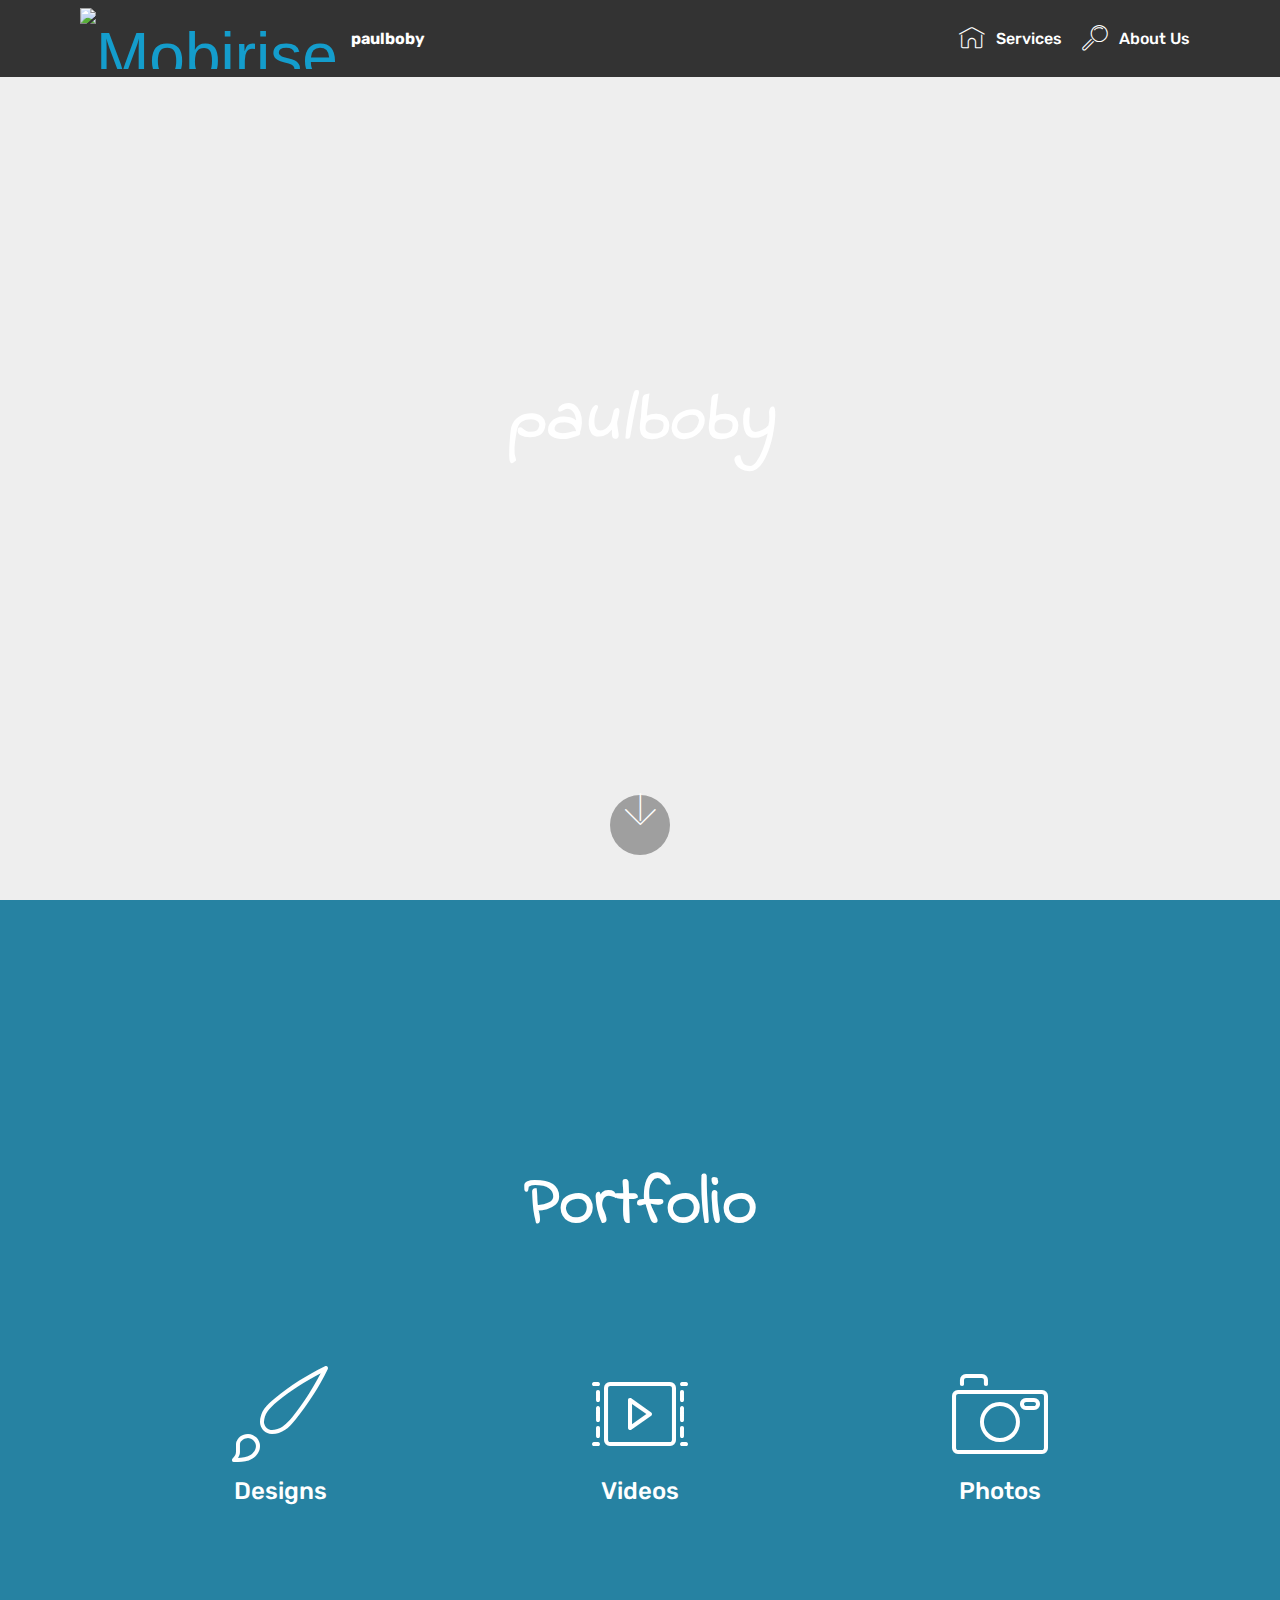
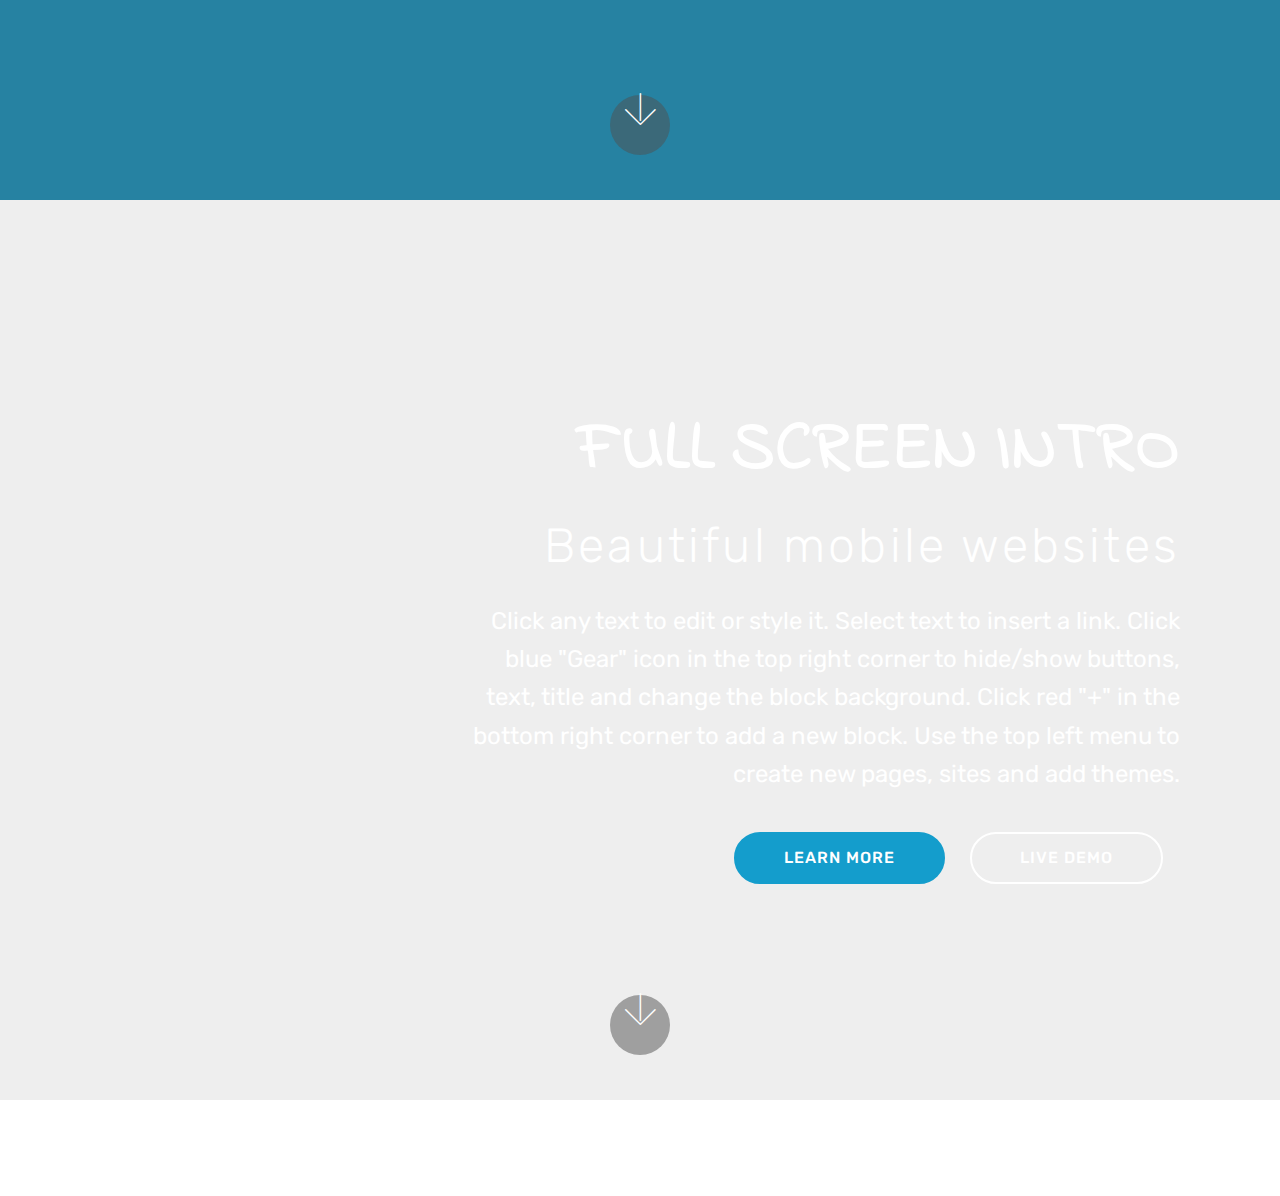
==== commit cc0a2061: "commit" ====
--- a/index.html
+++ b/index.html
@@ -6,7 +6,7 @@
   <meta http-equiv="X-UA-Compatible" content="IE=edge">
   <meta name="generator" content="Mobirise v4.8.4, mobirise.com">
   <meta name="viewport" content="width=device-width, initial-scale=1, minimum-scale=1">
-  <link rel="shortcut icon" href="assets/images/logo2.png" type="image/x-icon">
+  <link rel="shortcut icon" href="assets/images/logo-122x32.png" type="image/x-icon">
   <meta name="description" content="">
   <title>Home</title>
   <link rel="stylesheet" href="assets/web/assets/mobirise-icons/mobirise-icons.css">
@@ -16,6 +16,7 @@
   <link rel="stylesheet" href="assets/bootstrap/css/bootstrap-reboot.min.css">
   <link rel="stylesheet" href="assets/dropdown/css/style.css">
   <link rel="stylesheet" href="assets/theme/css/style.css">
+  <link rel="stylesheet" href="assets/gallery/style.css">
   <link rel="stylesheet" href="assets/mobirise/css/mbr-additional.css" type="text/css">
   
   
@@ -39,14 +40,10 @@
             <div class="navbar-brand">
                 <span class="navbar-logo">
                     <a href="https://mobirise.com">
-                         <img src="assets/images/logo2.png" alt="Mobirise" style="height: 3.8rem;">
+                         <img src="assets/images/logo-122x32.png" alt="Mobirise" title="" style="height: 3.8rem;">
                     </a>
                 </span>
-                <span class="navbar-caption-wrap">
-                    <a class="navbar-caption text-white display-4" href="https://mobirise.com">
-                        MOBIRISE
-                    </a>
-                </span>
+                <span class="navbar-caption-wrap"><a class="navbar-caption text-white display-4" href="https://mobirise.com">paulboby</a></span>
             </div>
         </div>
         <div class="collapse navbar-collapse" id="navbarSupportedContent">
@@ -67,7 +64,7 @@
     </nav>
 </section>
 
-<section class="engine"><a href="https://mobirise.info/t">free amp templates</a></section><section class="cid-qTkA127IK8 mbr-fullscreen mbr-parallax-background" id="header2-1">
+<section class="engine"><a href="https://mobirise.info/q">free responsive site templates</a></section><section class="cid-qTkA127IK8 mbr-fullscreen mbr-parallax-background" id="header2-1">
 
     
 
@@ -76,17 +73,10 @@
     <div class="container align-center">
         <div class="row justify-content-md-center">
             <div class="mbr-white col-md-10">
-                <h1 class="mbr-section-title mbr-bold pb-3 mbr-fonts-style display-1">
-                    FULL SCREEN INTRO
-                </h1>
+                <h1 class="mbr-section-title mbr-bold pb-3 mbr-fonts-style display-1"><em>paulboby</em></h1>
                 
-                <p class="mbr-text pb-3 mbr-fonts-style display-5">
-                    Click any text to edit or style it. Select text to insert a link. Click blue "Gear" icon in the top right corner to hide/show buttons, text, title and change the block background. Click red "+" in the bottom right corner to add a new block. Use the top left menu to create new pages, sites and add themes.
-                </p>
-                <div class="mbr-section-btn">
-                    <a class="btn btn-md btn-secondary display-4" href="https://mobirise.com">LEARN MORE</a>
-                    <a class="btn btn-md btn-white-outline display-4" href="https://mobirise.com">LIVE DEMO</a>
-                </div>
+                <p class="mbr-text pb-3 mbr-fonts-style display-5"></p>
+                
             </div>
         </div>
     </div>
@@ -95,6 +85,104 @@
             <i class="mbri-down mbr-iconfont"></i>
         </a>
     </div>
+</section>
+
+<section class="header12 cid-r5GcI3euuY mbr-fullscreen mbr-parallax-background" id="header12-6">
+
+    
+
+    <div class="mbr-overlay" style="opacity: 0.9; background-color: rgb(15, 118, 153);">
+    </div>
+
+    <div class="container  ">
+            <div class="media-container">
+                <div class="col-md-12 align-center">
+                    <h1 class="mbr-section-title pb-3 mbr-white mbr-bold mbr-fonts-style display-1">
+                        Portfolio</h1>
+                    <p class="mbr-text pb-3 mbr-white mbr-fonts-style display-5"></p>
+                    
+
+                    <div class="icons-media-container mbr-white">
+                        <div class="card col-12 col-md-6 col-lg-4">
+                            <div class="icon-block">
+                            <a href="https://mobirise.co/">
+                                <span class="mbr-iconfont mbri-change-style"></span>
+                            </a>
+                            </div>
+                            <h5 class="mbr-fonts-style display-5">
+                                Designs</h5>
+                        </div>
+
+                        <div class="card col-12 col-md-6 col-lg-4">
+                            <div class="icon-block">
+                                <a href="https://mobirise.co/">
+                                    <span class="mbr-iconfont mbri-video-play"></span>
+                                </a>
+                            </div>
+                            <h5 class="mbr-fonts-style display-5">
+                                Videos</h5>
+                        </div>
+
+                        <div class="card col-12 col-md-6 col-lg-4">
+                            <div class="icon-block">
+                                <a href="https://mobirise.co/">
+                                    <span class="mbr-iconfont mbri-camera"></span>
+                                </a>
+                            </div>
+                            <h5 class="mbr-fonts-style display-5">
+                                Photos</h5>
+                        </div>
+
+                        
+                    </div>
+                </div>
+            </div>
+    </div>
+
+    <div class="mbr-arrow hidden-sm-down" aria-hidden="true">
+        <a href="#next">
+            <i class="mbri-down mbr-iconfont"></i>
+        </a>
+    </div>
+</section>
+
+<section class="header10 cid-r5Gfur3j2r mbr-fullscreen mbr-parallax-background" id="header10-8">
+
+    
+
+    
+
+    <div class="container">
+        <div class="media-container-column mbr-white col-lg-8 col-md-10 ml-auto">
+            <h1 class="mbr-section-title align-right mbr-bold pb-3 mbr-fonts-style display-1">
+                FULL SCREEN INTRO
+            </h1>
+            <h3 class="mbr-section-subtitle align-right mbr-light pb-3 mbr-fonts-style display-2">
+                Beautiful mobile websites
+            </h3>
+            <p class="mbr-text align-right pb-3 mbr-fonts-style display-5">
+               Click any text to edit or style it. Select text to insert a link. Click blue "Gear" icon in the top right corner to hide/show buttons, text, title and change the block background. Click red "+" in the bottom right corner to add a new block. Use the top left menu to create new pages, sites and add themes.
+            </p>
+            <div class="mbr-section-btn align-right"><a class="btn btn-md btn-primary display-4" href="https://mobirise.co">LEARN MORE</a>
+                <a class="btn btn-md btn-white-outline display-4" href="https://mobirise.co">LIVE DEMO</a></div>
+        </div>
+    </div>
+
+    <div class="mbr-arrow hidden-sm-down" aria-hidden="true">
+        <a href="#next">
+            <i class="mbri-down mbr-iconfont"></i>
+        </a>
+    </div>
+</section>
+
+<section class="mbr-gallery mbr-slider-carousel cid-r5GfweI9SP" id="gallery3-9">
+
+    
+
+    <div>
+        <div><!-- Filter --><!-- Gallery --><div class="mbr-gallery-row"><div class="mbr-gallery-layout-default"><div><div><div class="mbr-gallery-item mbr-gallery-item--p0" data-video-url="false" data-tags="Awesome"><div href="#lb-gallery3-9" data-slide-to="0" data-toggle="modal"><img src="assets/images/gallery04.jpg" alt="" title=""><span class="icon-focus"></span></div></div><div class="mbr-gallery-item mbr-gallery-item--p0" data-video-url="false" data-tags="Awesome"><div href="#lb-gallery3-9" data-slide-to="1" data-toggle="modal"><img src="assets/images/gallery05.jpg" alt="" title=""><span class="icon-focus"></span></div></div><div class="mbr-gallery-item mbr-gallery-item--p0" data-video-url="false" data-tags="Responsive"><div href="#lb-gallery3-9" data-slide-to="2" data-toggle="modal"><img src="assets/images/gallery06.jpg" alt="" title=""><span class="icon-focus"></span></div></div><div class="mbr-gallery-item mbr-gallery-item--p0" data-video-url="false" data-tags="Animated"><div href="#lb-gallery3-9" data-slide-to="3" data-toggle="modal"><img src="assets/images/gallery07.jpg" alt="" title=""><span class="icon-focus"></span></div></div></div></div><div class="clearfix"></div></div></div><!-- Lightbox --><div data-app-prevent-settings="" class="mbr-slider modal fade carousel slide" tabindex="-1" data-keyboard="true" data-interval="false" id="lb-gallery3-9"><div class="modal-dialog"><div class="modal-content"><div class="modal-body"><div class="carousel-inner"><div class="carousel-item active"><img src="assets/images/gallery04.jpg" alt="" title=""></div><div class="carousel-item"><img src="assets/images/gallery05.jpg" alt="" title=""></div><div class="carousel-item"><img src="assets/images/gallery06.jpg" alt="" title=""></div><div class="carousel-item"><img src="assets/images/gallery07.jpg" alt="" title=""></div></div><a class="carousel-control carousel-control-prev" role="button" data-slide="prev" href="#lb-gallery3-9"><span class="mbri-left mbr-iconfont" aria-hidden="true"></span><span class="sr-only">Previous</span></a><a class="carousel-control carousel-control-next" role="button" data-slide="next" href="#lb-gallery3-9"><span class="mbri-right mbr-iconfont" aria-hidden="true"></span><span class="sr-only">Next</span></a><a class="close" href="#" role="button" data-dismiss="modal"><span class="sr-only">Close</span></a></div></div></div></div></div>
+    </div>
+
 </section>
 
 
@@ -105,8 +193,15 @@
   <script src="assets/smoothscroll/smooth-scroll.js"></script>
   <script src="assets/dropdown/js/script.min.js"></script>
   <script src="assets/touchswipe/jquery.touch-swipe.min.js"></script>
+  <script src="assets/bootstrapcarouselswipe/bootstrap-carousel-swipe.js"></script>
+  <script src="assets/vimeoplayer/jquery.mb.vimeo_player.js"></script>
+  <script src="assets/masonry/masonry.pkgd.min.js"></script>
+  <script src="assets/imagesloaded/imagesloaded.pkgd.min.js"></script>
   <script src="assets/parallax/jarallax.min.js"></script>
   <script src="assets/theme/js/script.js"></script>
+  <script src="assets/gallery/player.min.js"></script>
+  <script src="assets/gallery/script.js"></script>
+  <script src="assets/slidervideo/script.js"></script>
   
   
 </body>
--- a/assets/mobirise/css/mbr-additional.css
+++ b/assets/mobirise/css/mbr-additional.css
@@ -1,3 +1,4 @@
+@import url(https://fonts.googleapis.com/css?family=Indie+Flower:400);
 @import url(https://fonts.googleapis.com/css?family=Rubik:300,300i,400,400i,500,500i,700,700i,900,900i);
 
 
@@ -20,7 +21,7 @@
   line-height: 1.6;
 }
 .display-1 {
-  font-family: 'Rubik', sans-serif;
+  font-family: 'Indie Flower', handwriting;
   font-size: 4.25rem;
 }
 .display-1 > .mbr-iconfont {
@@ -1766,5 +1767,102 @@
   color: #c1c1c1 !important;
 }
 .cid-qTkA127IK8 {
-  background-image: url("../../../assets/images/jumbotron.jpg");
-}
+  background-image: url("../../../assets/images/tablelamp2-2000x1325.jpg");
+}
+.cid-qTkA127IK8 H1 {
+  text-align: center;
+}
+.cid-r5GcI3euuY {
+  background-image: url("../../../assets/images/03.jpg");
+}
+.cid-r5GcI3euuY .icons-media-container {
+  display: -webkit-flex;
+  justify-content: center;
+  -webkit-justify-content: center;
+  flex-direction: row;
+  -webkit-flex-direction: row;
+  flex-wrap: wrap;
+  -webkit-flex-wrap: wrap;
+  padding-top: 4rem;
+}
+.cid-r5GcI3euuY .icons-media-container .mbr-iconfont {
+  font-size: 96px;
+  color: #ffffff;
+}
+.cid-r5GcI3euuY .icons-media-container .icon-block {
+  padding-bottom: 1rem;
+}
+.cid-r5GcI3euuY .mbr-text {
+  color: #ffffff;
+}
+.cid-r5GcI3euuY .card {
+  padding-bottom: 1.5rem;
+}
+.cid-r5Gfur3j2r {
+  background-image: url("../../../assets/images/background2.jpg");
+}
+.cid-r5Gfur3j2r .mbr-section-subtitle {
+  letter-spacing: .2rem;
+}
+.cid-r5GfweI9SP {
+  padding-top: 0px;
+  padding-bottom: 0px;
+  background-color: #ffffff;
+}
+.cid-r5GfweI9SP .mbr-slider .carousel-control {
+  background: #1b1b1b;
+}
+.cid-r5GfweI9SP .mbr-slider .carousel-control-prev {
+  left: 0;
+  margin-left: 2.5rem;
+}
+.cid-r5GfweI9SP .mbr-slider .carousel-control-next {
+  right: 0;
+  margin-right: 2.5rem;
+}
+.cid-r5GfweI9SP .mbr-slider .modal-body .close {
+  background: #1b1b1b;
+}
+.cid-r5GfweI9SP .mbr-gallery-item > div::before {
+  content: '';
+  position: absolute;
+  left: 0;
+  top: 0;
+  width: 100%;
+  height: 100%;
+  background: #554346;
+  opacity: 0;
+  -webkit-transition: 0.2s opacity ease-in-out;
+  transition: 0.2s opacity ease-in-out;
+  background: linear-gradient(to left, #554346, #45505b) !important;
+}
+.cid-r5GfweI9SP .mbr-gallery-item > div:hover .mbr-gallery-title::before {
+  background: transparent !important;
+}
+.cid-r5GfweI9SP .mbr-gallery-item > div:hover:before {
+  opacity: 0.7 !important;
+}
+.cid-r5GfweI9SP .mbr-gallery-title {
+  font-size: .9em;
+  position: absolute;
+  display: block;
+  width: 100%;
+  bottom: 0;
+  padding: 1rem;
+  color: #fff;
+  z-index: 2;
+}
+.cid-r5GfweI9SP .mbr-gallery-title:before {
+  content: " ";
+  width: 100%;
+  height: 100%;
+  top: 0;
+  left: 0;
+  z-index: -1;
+  position: absolute;
+  background: #554346 !important;
+  opacity: 0.7;
+  -webkit-transition: 0.2s background ease-in-out;
+  transition: 0.2s background ease-in-out;
+  background: linear-gradient(to left, #554346, #45505b) !important;
+}
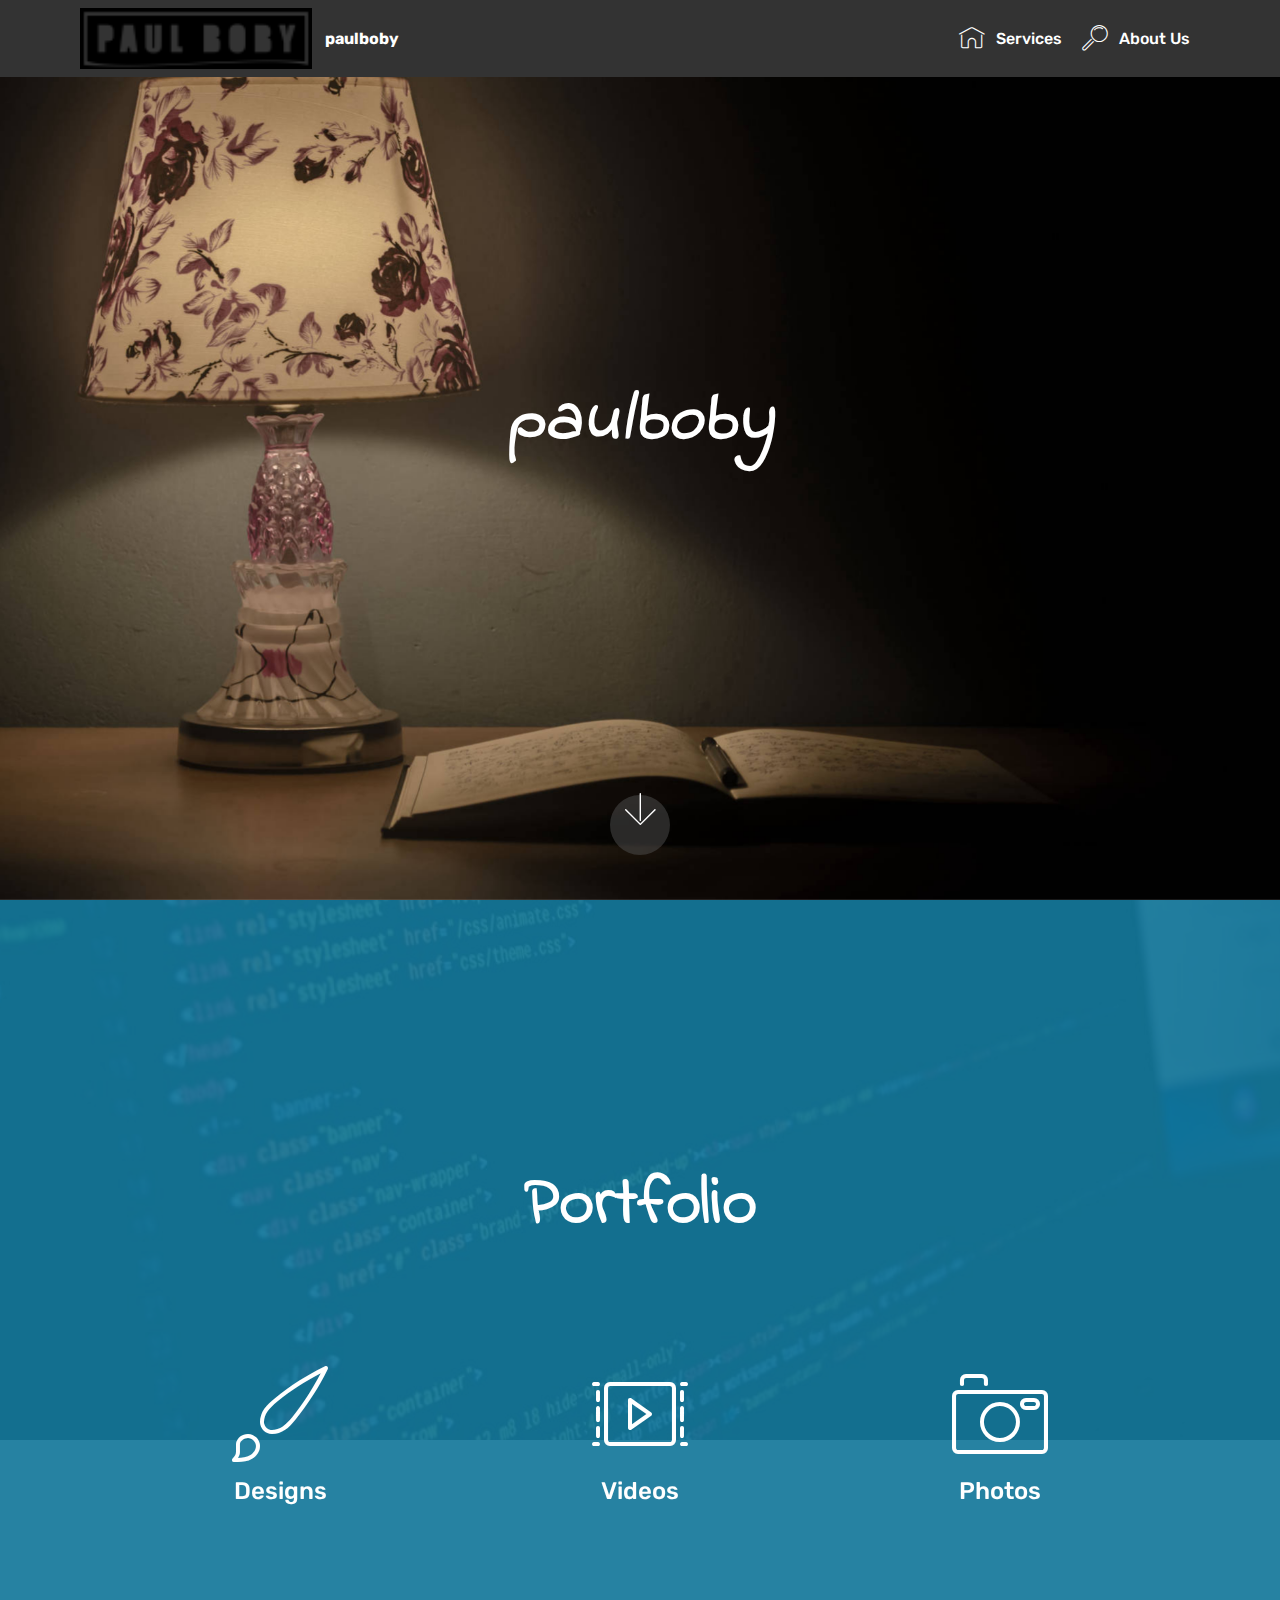
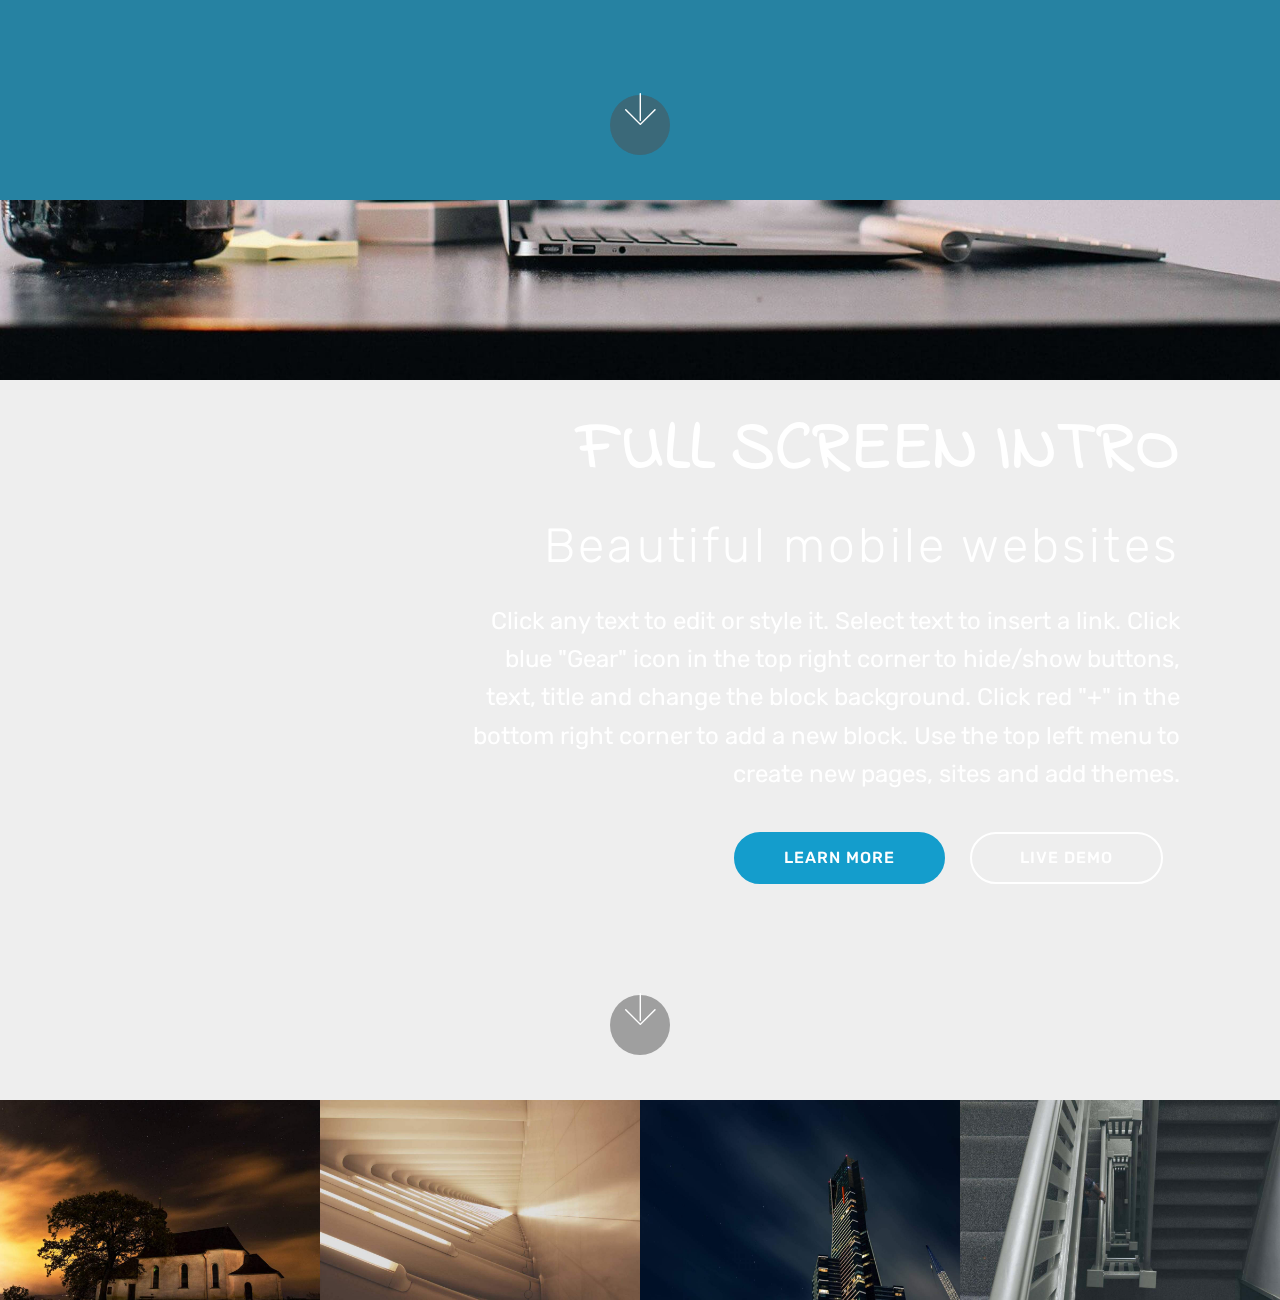
==== commit ea1893ea: "trial run" ====
--- a/index.html
+++ b/index.html
@@ -64,7 +64,7 @@
     </nav>
 </section>
 
-<section class="engine"><a href="https://mobirise.info/q">free responsive site templates</a></section><section class="cid-qTkA127IK8 mbr-fullscreen mbr-parallax-background" id="header2-1">
+<section class="engine"><a href="https://mobirise.info/j">website templates</a></section><section class="cid-qTkA127IK8 mbr-fullscreen mbr-parallax-background" id="header2-1">
 
     
 
--- a/assets/gallery/style.css
+++ b/assets/gallery/style.css
@@ -0,0 +1,451 @@
+/*-------
+
+   Gallery
+
+-------*/
+.mbr-gallery .mbr-gallery-item {
+  position: relative;
+  display: inline-block;
+  width: 25%;
+  cursor: pointer; }
+
+@media (max-width: 768px) {
+  .mbr-gallery .mbr-gallery-item {
+    width: 50%; } }
+@media (max-width: 400px) {
+  .mbr-gallery .mbr-gallery-item {
+    width: 100%; } }
+.mbr-gallery .icon-focus,
+.mbr-gallery .icon-video {
+  position: absolute;
+  top: calc(50% - 32px);
+  left: calc(50% - 24px);
+  font-family: 'MobiriseIcons' !important;
+  font-size: 3rem !important;
+  color: #fff;
+  opacity: 0;
+  transition: .2s opacity ease-in-out;
+  z-index: 5; }
+
+.mbr-gallery .icon-focus::before {
+  content: '\e96b'; }
+
+.mbr-gallery .icon-video::before {
+  content: '\e95c'; }
+
+.mbr-gallery .mbr-gallery-item > div:hover .icon-focus,
+.mbr-gallery .mbr-gallery-item > div:hover .icon-video {
+  opacity: 1; }
+
+.mbr-gallery .mbr-gallery-item img {
+  width: 100%;
+  opacity: 1;
+  -webkit-transition: .2s opacity ease-in-out;
+  transition: .2s opacity ease-in-out; }
+
+.mbr-gallery .mbr-gallery-item > div:hover img {
+  opacity: 1; }
+
+.mbr-gallery .mbr-gallery-item > div {
+  background: #fff;
+  display: block;
+  outline: none;
+  position: relative; }
+
+.mbr-gallery .mbr-gallery-item .icon {
+  -webkit-transform: translateX(-50%) translateY(-50%);
+  -webkit-transition: .2s opacity ease-in-out;
+  color: #000;
+  font-size: 30px;
+  height: 69px;
+  left: 50%;
+  opacity: 0;
+  position: absolute;
+  top: 50%;
+  transform: translateX(-50%) translateY(-50%);
+  transition: .2s opacity ease-in-out;
+  width: 69px; }
+
+.mbr-gallery .mbr-gallery-item .icon::after,
+.mbr-gallery .mbr-gallery-item .icon::before {
+  content: '';
+  display: block;
+  position: absolute;
+  height: 69px;
+  width: 1px;
+  margin-left: 34.5px;
+  background-color: #fff; }
+
+.mbr-gallery .mbr-gallery-item .icon::after {
+  width: 69px;
+  height: 1px;
+  margin-left: 0;
+  margin-top: 34.5px; }
+
+.mbr-gallery .mbr-gallery-item > div:hover .icon {
+  opacity: 1; }
+
+.mbr-gallery .mbr-gallery-item > div:hover::before {
+  opacity: .9; }
+
+.mbr-gallery .mbr-gallery-item > div:hover .mbr-gallery-title {
+  background: transparent !important; }
+
+/* remove spacing */
+.mbr-gallery .mbr-gallery-row.no-gutter {
+  margin: 0; }
+
+.mbr-gallery .mbr-gallery-row.no-gutter .mbr-gallery-item {
+  padding: 0; }
+
+/* container */
+.mbr-gallery .container.mbr-gallery-layout-default {
+  padding: 93px 0; }
+
+/* fix horizontal scrollbar */
+.mbr-gallery .mbr-gallery-layout-article,
+.mbr-gallery .mbr-gallery-layout-default {
+  overflow: hidden; }
+
+/* lightbox */
+.mbr-gallery .modal {
+  position: fixed;
+  overflow: hidden;
+  padding-right: 0 !important; }
+
+.mbr-gallery .modal-content {
+  border-radius: 0;
+  border: none;
+  background: transparent; }
+
+.mbr-gallery .modal-body {
+  padding: 0; }
+
+.mbr-gallery .modal-body img {
+  width: 100%; }
+
+.mbr-gallery .modal .close {
+  position: fixed;
+  background: #1b1b1b;
+  opacity: .5;
+  font-size: 35px;
+  font-weight: 300;
+  width: 70px;
+  height: 70px;
+  border-radius: 50%;
+  color: #fff;
+  top: 2.5rem;
+  right: 2.5rem;
+  line-height: 70px;
+  border: none;
+  text-align: center;
+  text-shadow: none;
+  z-index: 5;
+  -webkit-transition: opacity .3s ease;
+  -moz-transition: opacity .3s ease;
+  -o-transition: opacity .3s ease;
+  transition: opacity .3s ease;
+  font-family: 'MobiriseIcons'; }
+  .mbr-gallery .modal .close::before {
+    content: '\e91a'; }
+
+.mbr-gallery .modal .close:hover {
+  opacity: 1;
+  background: #000;
+  color: #fff; }
+
+.mbr-gallery .modal-dialog {
+  max-width: 100% !important; }
+
+.mbr-gallery .modal.in .modal-dialog {
+  margin: 0 auto; }
+
+/* modal back color opacity */
+.modal-backdrop.in {
+  opacity: .8;
+  filter: alpha(opacity=80); }
+
+@media (max-width: 768px) {
+  .mbr-gallery .carousel-control,
+  .mbr-gallery .carousel-indicators,
+  .mbr-gallery .modal .close {
+    position: fixed; } }
+/* fix fade in effect */
+.mbr-gallery .modal.fade .modal-dialog {
+  -webkit-transition: margin-top .3s ease-out;
+  -moz-transition: margin-top .3s ease-out;
+  -o-transition: margin-top .3s ease-out;
+  transition: margin-top .3s ease-out; }
+
+.mbr-gallery .modal.fade .modal-dialog,
+.mbr-gallery .modal.in .modal-dialog {
+  -webkit-transform: none;
+  -ms-transform: none;
+  -o-transform: none;
+  transform: none; }
+
+/*-------
+
+   Slider
+
+-------*/
+.mbr-slider .carousel-inner > .active,
+.mbr-slider .carousel-inner > .next,
+.mbr-slider .carousel-inner > .prev {
+  display: table; }
+
+.mbr-slider .carousel-control {
+  position: absolute;
+  width: 70px;
+  height: 70px;
+  top: 50%;
+  margin-top: -35px;
+  line-height: 70px;
+  border-radius: 50%;
+  font-size: 35px;
+  border: 0;
+  opacity: .5;
+  text-shadow: none;
+  z-index: 5;
+  color: #fff;
+  -webkit-transition: all .2s ease-in-out 0s;
+  -o-transition: all .2s ease-in-out 0s;
+  transition: all .2s ease-in-out 0s; }
+
+.mbr-gallery .mbr-slider .carousel-control {
+  position: fixed; }
+
+@media (max-width: 991px) {
+  .mbr-gallery .mbr-slider .carousel-control {
+    bottom: 2.5rem;
+    margin-top: 0;
+    top: auto;
+    z-index: 17; } }
+.mbr-gallery .mbr-slider .carousel-inner > .active {
+  display: block; }
+
+.mbr-slider .carousel-control.left {
+  left: 0;
+  margin-left: 2.5rem; }
+
+.mbr-slider .carousel-control.right {
+  right: 0;
+  margin-right: 2.5rem; }
+
+.mbr-slider .carousel-control .icon-next,
+.mbr-slider .carousel-control .icon-prev {
+  margin-top: -18px;
+  font-size: 40px;
+  line-height: 27px; }
+
+.mbr-slider .carousel-control:hover {
+  background: #1b1b1b;
+  color: #fff;
+  opacity: 1; }
+
+.mbr-slider .carousel-indicators {
+  position: absolute;
+  bottom: 0;
+  margin-bottom: 1.5rem !important; }
+
+@media (max-width: 543px) {
+  .mbr-slider .carousel-indicators {
+    display: none; } }
+.carousel-indicators .active,
+.carousel-indicators li {
+  width: 15px;
+  height: 15px;
+  margin: 3px;
+  background: #1b1b1b;
+  border: 0;
+  opacity: .5; }
+
+.carousel-indicators .active {
+  border: 4px solid #1b1b1b;
+  background: #fff; }
+
+.carousel-indicators li {
+  max-width: 15px;
+  max-height: 15px;
+  margin: 3px;
+  background: #1b1b1b;
+  border: 0;
+  border-radius: 50%;
+  opacity: .5; }
+
+.carousel-indicators li.active {
+  border: 4px solid #1b1b1b;
+  background: #fff; }
+
+.container .carousel-indicators {
+  margin-bottom: 3px; }
+
+.mbr-gallery .mbr-slider .carousel-indicators {
+  position: fixed;
+  margin-bottom: 2.5rem !important; }
+
+@media (max-width: 991px) {
+  .mbr-gallery .mbr-slider .carousel-indicators {
+    margin-bottom: 3.625rem !important;
+    padding-left: 2.5rem;
+    padding-right: 2.5rem; } }
+.mbr-slider .carousel-indicators .active,
+.mbr-slider .carousel-indicators li {
+  width: 20px;
+  height: 20px;
+  margin: 3px;
+  background: #1b1b1b;
+  border: 0;
+  opacity: .5; }
+
+.mbr-slider .carousel-indicators .active {
+  border: 4px solid #1b1b1b;
+  background: #fff; }
+
+@media (max-width: 767px) {
+  .mbr-slider .carousel-control {
+    top: auto;
+    bottom: 20px; }
+
+  .mbr-slider > .container .carousel-control {
+    margin-bottom: 0; } }
+/* boxed slider */
+.mbr-slider > .boxed-slider {
+  position: relative;
+  padding: 93px 0; }
+
+.mbr-slider > .boxed-slider > div {
+  position: relative; }
+
+.mbr-slider > .container img {
+  width: 100%; }
+
+.mbr-slider > .container img + .row {
+  position: absolute;
+  top: 50%;
+  left: 0;
+  right: 0;
+  -webkit-transform: translateY(-50%);
+  -moz-transform: translateY(-50%);
+  transform: translateY(-50%);
+  z-index: 2; }
+
+.mbr-slider .mbr-section {
+  padding: 0;
+  background-attachment: scroll; }
+
+.mbr-slider .mbr-table-cell {
+  padding: 0; }
+
+.mbr-slider > .container .carousel-indicators {
+  margin-bottom: 3px; }
+
+/* article slider */
+.mbr-slider > .article-slider .mbr-section,
+.mbr-slider > .article-slider .mbr-section .mbr-table-cell {
+  padding-top: 0;
+  padding-bottom: 0; }
+
+.modal-backdrop.show {
+  opacity: .7; }
+
+.video-container .mbr-background-video iframe {
+  width: 100%;
+  height: 100%; }
+
+.mbr-gallery-item__hided {
+  position: absolute !important;
+  left: 0 !important;
+  width: 0 !important;
+  height: 0;
+  padding: 0 !important; }
+
+.mbr-gallery-item__hided img {
+  display: none !important; }
+
+.mbr-gallery-item__hided span {
+  display: none !important; }
+
+.mbr-gallery-filter {
+  padding-top: 30px;
+  padding-bottom: 30px;
+  text-align: center; }
+  .mbr-gallery-filter li {
+    display: inline-block;
+    padding: 5px 0;
+    transition: all .3s ease-out; }
+    .mbr-gallery-filter li .btn {
+      cursor: pointer; }
+  .mbr-gallery-filter.gallery-filter__bg li {
+    color: #fff; }
+  .mbr-gallery-filter.gallery-filter__bg .active {
+    color: #000;
+    background-color: #fff; }
+  .mbr-gallery-filter ul {
+    display: inline-block;
+    width: 100%;
+    padding-left: 0;
+    margin-bottom: 0;
+    list-style: none; }
+
+.mbr-gallery-item > div {
+  position: relative; }
+
+.mbr-gallery-item--p1 {
+  padding: 0.5rem; }
+
+.mbr-gallery-item--p2 {
+  padding: 1rem; }
+
+.mbr-gallery-item--p3 {
+  padding: 1.5rem; }
+
+.mbr-gallery-item--p4 {
+  padding: 2rem; }
+
+.mbr-gallery-item--p5 {
+  padding: 2.5rem; }
+
+.mbr-gallery-item--p6 {
+  padding: 3rem; }
+
+.mbr-gallery .mbr-gallery-item--p4 {
+  width: 33.333%; }
+
+.mbr-gallery .mbr-gallery-item--p6, .mbr-gallery .mbr-gallery-item--p5 {
+  width: 50%; }
+
+@media (max-width: 992px) {
+  .mbr-gallery-item--p1 {
+    padding: 0.5rem; }
+
+  .mbr-gallery-item--p2 {
+    padding: 0.8rem; }
+
+  .mbr-gallery-item--p3 {
+    padding: 1rem; }
+
+  .mbr-gallery-item--p4 {
+    padding: 1.5rem; }
+
+  .mbr-gallery-item--p5 {
+    padding: 1.8rem; }
+
+  .mbr-gallery-item--p6 {
+    padding: 2rem; }
+
+  .mbr-gallery .mbr-gallery-item--p2,
+  .mbr-gallery .mbr-gallery-item--p3 {
+    width: 50%; }
+
+  .mbr-gallery .mbr-gallery-item--p6,
+  .mbr-gallery .mbr-gallery-item--p5,
+  .mbr-gallery .mbr-gallery-item--p4 {
+    width: 100%; } }
+@media (max-width: 400px) {
+  .mbr-gallery .mbr-gallery-item--p3,
+  .mbr-gallery .mbr-gallery-item--p2,
+  .mbr-gallery .mbr-gallery-item--p1 {
+    width: 100%; } }
+
+/*# sourceMappingURL=style.css.map */
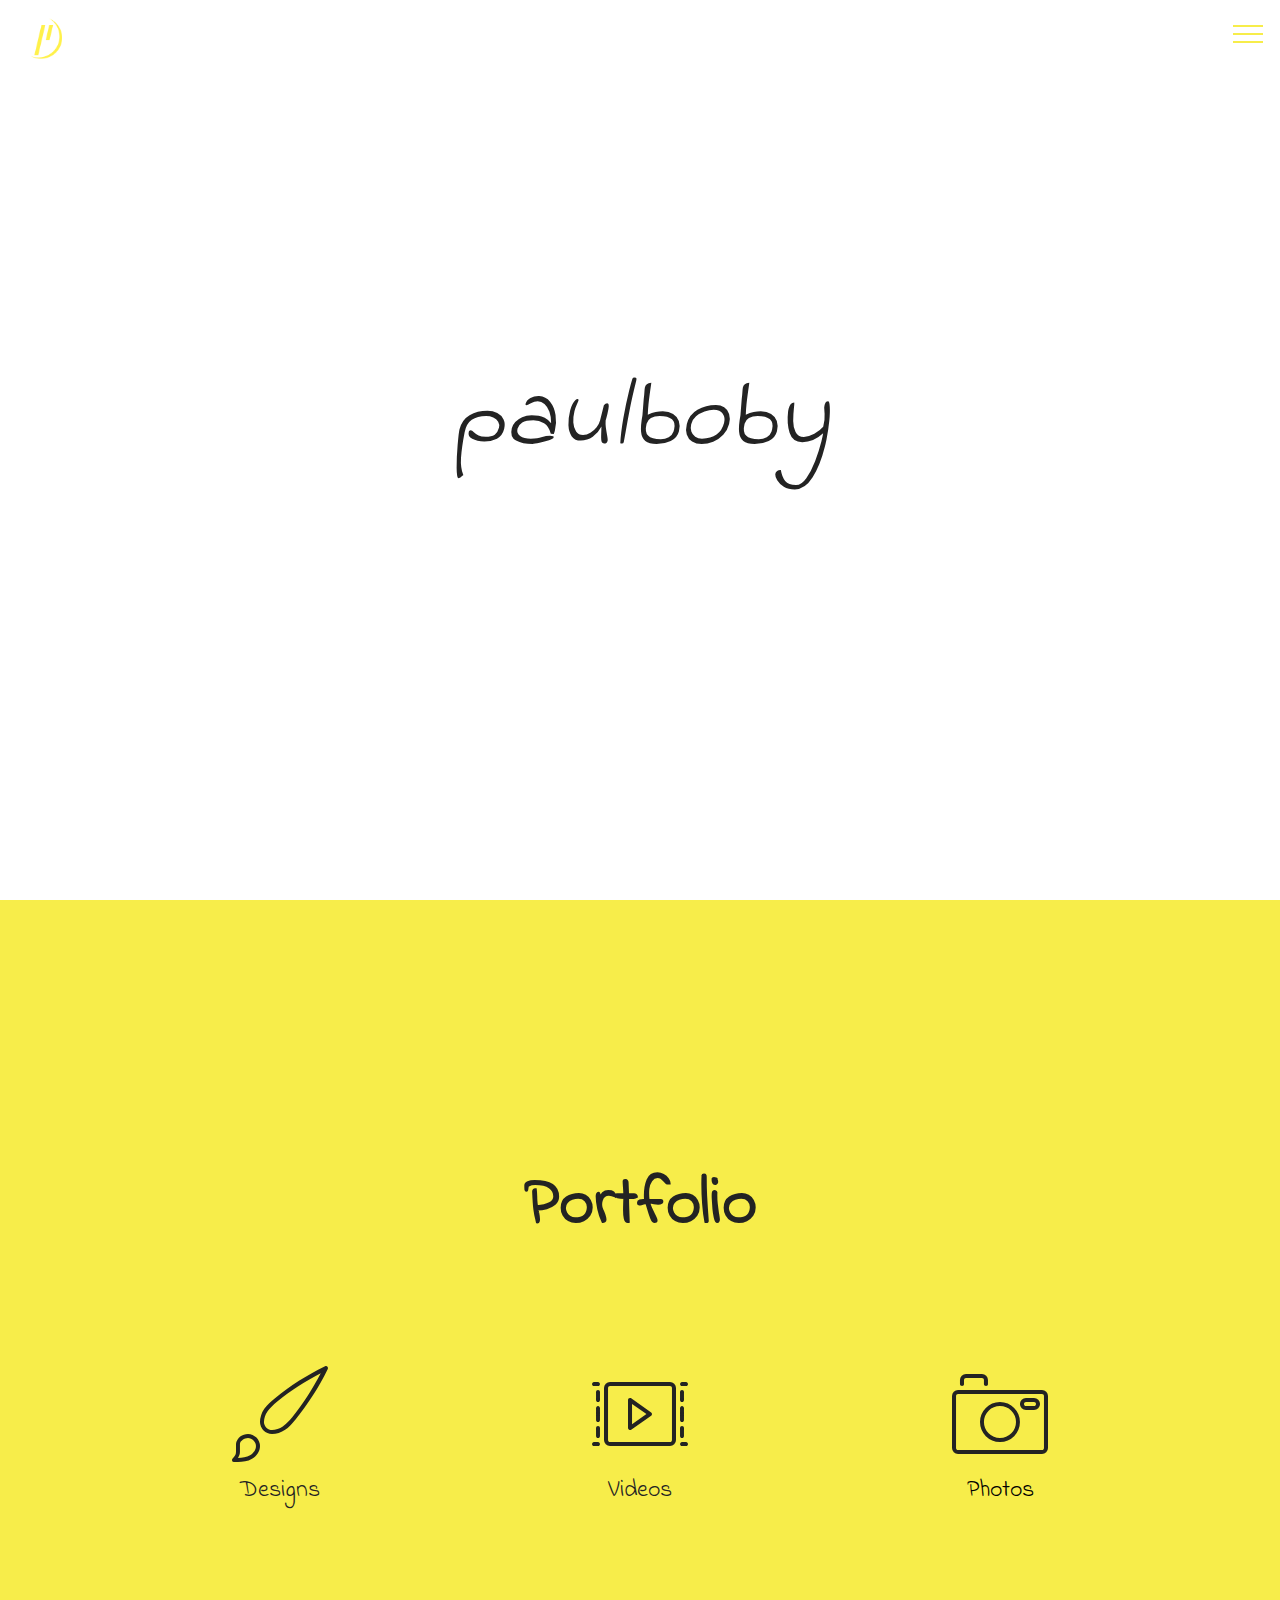
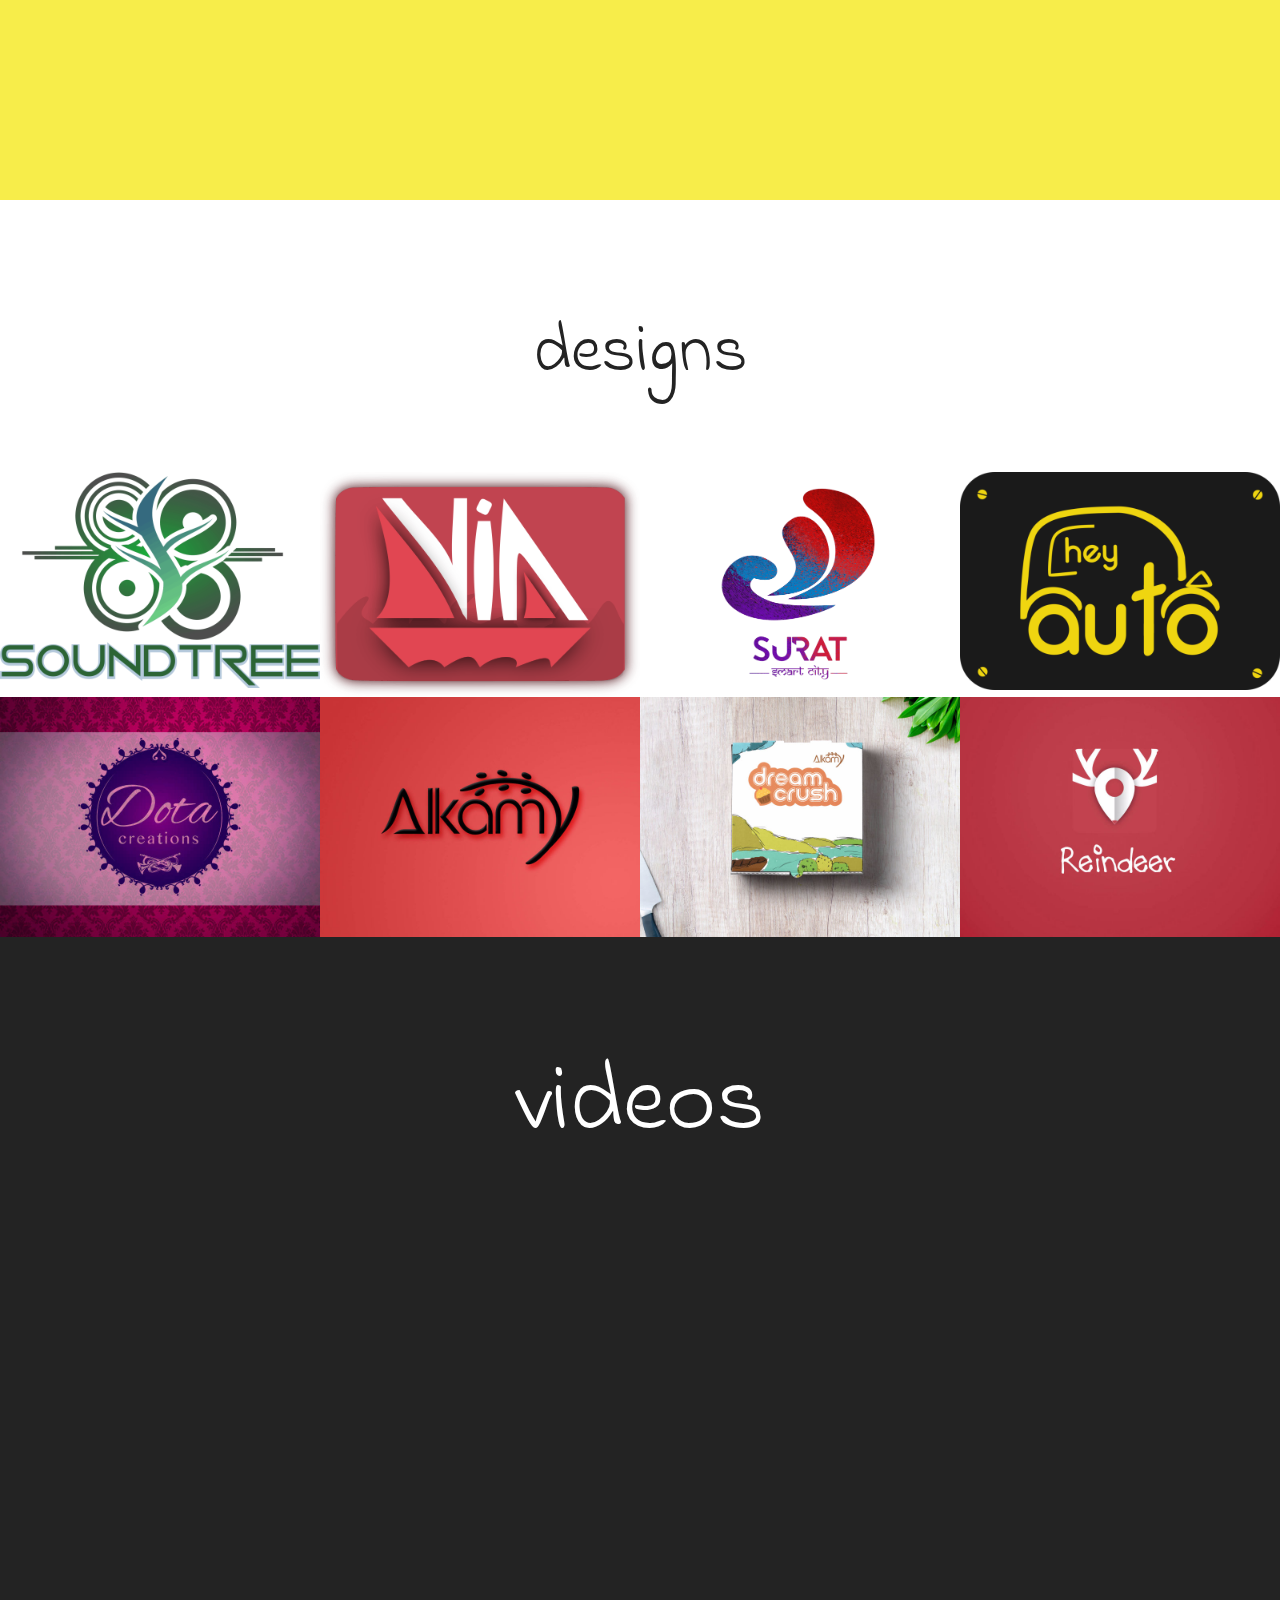
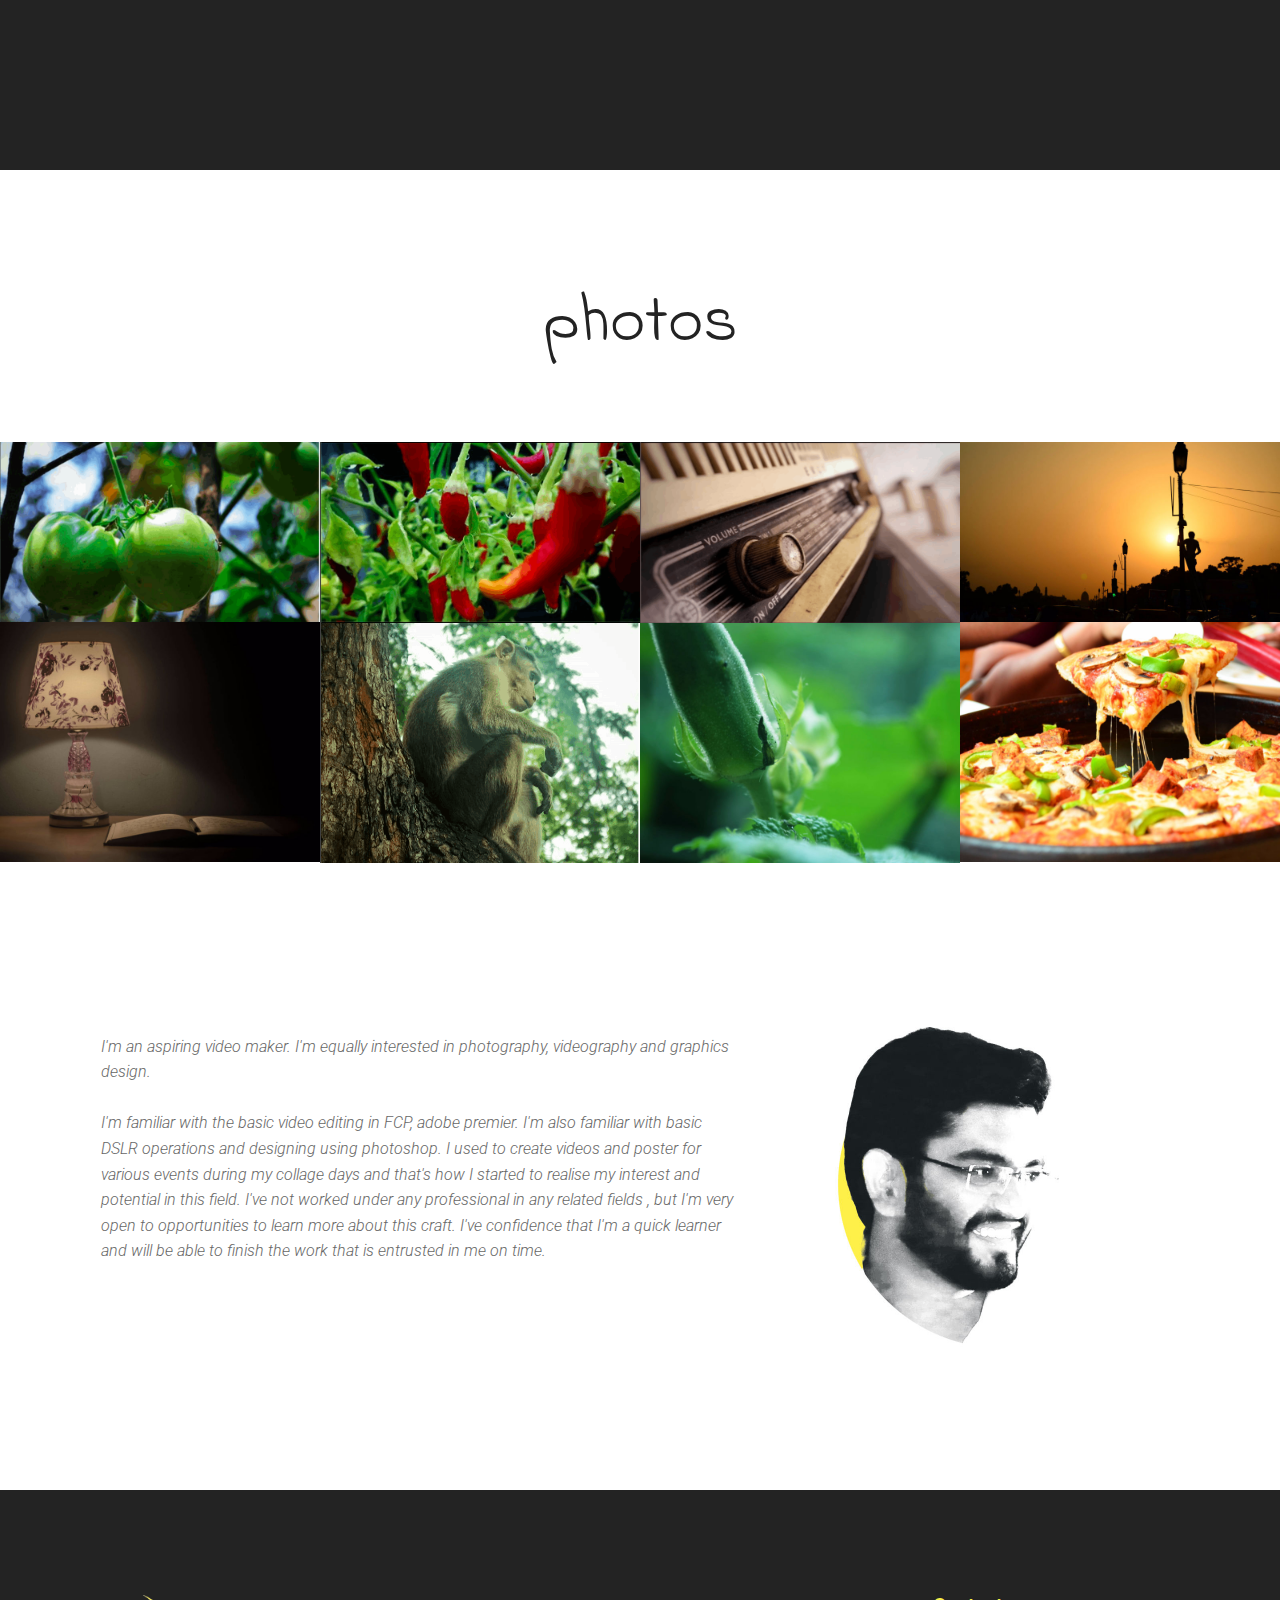
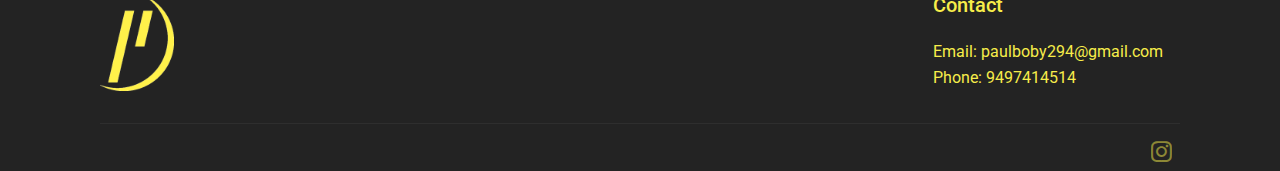
==== commit a66931cc: "Verson 1" ====
--- a/index.html
+++ b/index.html
@@ -6,7 +6,7 @@
   <meta http-equiv="X-UA-Compatible" content="IE=edge">
   <meta name="generator" content="Mobirise v4.8.4, mobirise.com">
   <meta name="viewport" content="width=device-width, initial-scale=1, minimum-scale=1">
-  <link rel="shortcut icon" href="assets/images/logo-122x32.png" type="image/x-icon">
+  <link rel="shortcut icon" href="assets/images/lyellosq-172x172.png" type="image/x-icon">
   <meta name="description" content="">
   <title>Home</title>
   <link rel="stylesheet" href="assets/web/assets/mobirise-icons/mobirise-icons.css">
@@ -15,6 +15,7 @@
   <link rel="stylesheet" href="assets/bootstrap/css/bootstrap-grid.min.css">
   <link rel="stylesheet" href="assets/bootstrap/css/bootstrap-reboot.min.css">
   <link rel="stylesheet" href="assets/dropdown/css/style.css">
+  <link rel="stylesheet" href="assets/socicon/css/styles.css">
   <link rel="stylesheet" href="assets/theme/css/style.css">
   <link rel="stylesheet" href="assets/gallery/style.css">
   <link rel="stylesheet" href="assets/mobirise/css/mbr-additional.css" type="text/css">
@@ -27,7 +28,7 @@
 
     
 
-    <nav class="navbar navbar-expand beta-menu navbar-dropdown align-items-center navbar-fixed-top navbar-toggleable-sm">
+    <nav class="navbar navbar-expand beta-menu navbar-dropdown align-items-center navbar-fixed-top collapsed bg-color transparent">
         <button class="navbar-toggler navbar-toggler-right" type="button" data-toggle="collapse" data-target="#navbarSupportedContent" aria-controls="navbarSupportedContent" aria-expanded="false" aria-label="Toggle navigation">
             <div class="hamburger">
                 <span></span>
@@ -39,32 +40,21 @@
         <div class="menu-logo">
             <div class="navbar-brand">
                 <span class="navbar-logo">
-                    <a href="https://mobirise.com">
-                         <img src="assets/images/logo-122x32.png" alt="Mobirise" title="" style="height: 3.8rem;">
+                    <a href="index.html">
+                         <img src="assets/images/lyellosq-172x172.png" alt="Mobirise" title="" style="height: 3.8rem;">
                     </a>
                 </span>
-                <span class="navbar-caption-wrap"><a class="navbar-caption text-white display-4" href="https://mobirise.com">paulboby</a></span>
+                
             </div>
         </div>
         <div class="collapse navbar-collapse" id="navbarSupportedContent">
-            <ul class="navbar-nav nav-dropdown nav-right" data-app-modern-menu="true"><li class="nav-item">
-                    <a class="nav-link link text-white display-4" href="https://mobirise.com">
-                        <span class="mbri-home mbr-iconfont mbr-iconfont-btn"></span>
-                        Services
-                    </a>
-                </li>
-                <li class="nav-item">
-                    <a class="nav-link link text-white display-4" href="https://mobirise.com">
-                        <span class="mbri-search mbr-iconfont mbr-iconfont-btn"></span>
-                        About Us
-                    </a>
-                </li></ul>
             
+            
         </div>
     </nav>
 </section>
 
-<section class="engine"><a href="https://mobirise.info/j">website templates</a></section><section class="cid-qTkA127IK8 mbr-fullscreen mbr-parallax-background" id="header2-1">
+<section class="engine"><a href="https://mobirise.info/d">free website maker</a></section><section class="cid-qTkA127IK8 mbr-fullscreen" id="header2-1">
 
     
 
@@ -73,26 +63,21 @@
     <div class="container align-center">
         <div class="row justify-content-md-center">
             <div class="mbr-white col-md-10">
-                <h1 class="mbr-section-title mbr-bold pb-3 mbr-fonts-style display-1"><em>paulboby</em></h1>
+                <h1 class="mbr-section-title mbr-bold pb-3 mbr-fonts-style display-2"><span style="font-weight: normal;"><em>paulboby</em></span></h1>
                 
                 <p class="mbr-text pb-3 mbr-fonts-style display-5"></p>
                 
             </div>
         </div>
     </div>
-    <div class="mbr-arrow hidden-sm-down" aria-hidden="true">
-        <a href="#next">
-            <i class="mbri-down mbr-iconfont"></i>
-        </a>
-    </div>
-</section>
-
-<section class="header12 cid-r5GcI3euuY mbr-fullscreen mbr-parallax-background" id="header12-6">
-
-    
-
-    <div class="mbr-overlay" style="opacity: 0.9; background-color: rgb(15, 118, 153);">
-    </div>
+    
+</section>
+
+<section class="header12 cid-r5GcI3euuY mbr-fullscreen" id="header12-6">
+
+    
+
+    
 
     <div class="container  ">
             <div class="media-container">
@@ -105,8 +90,8 @@
                     <div class="icons-media-container mbr-white">
                         <div class="card col-12 col-md-6 col-lg-4">
                             <div class="icon-block">
-                            <a href="https://mobirise.co/">
-                                <span class="mbr-iconfont mbri-change-style"></span>
+                            <a href="index.html#content4-a">
+                                <span class="mbr-iconfont mbri-change-style" style="color: rgb(35, 35, 35);"></span>
                             </a>
                             </div>
                             <h5 class="mbr-fonts-style display-5">
@@ -115,8 +100,8 @@
 
                         <div class="card col-12 col-md-6 col-lg-4">
                             <div class="icon-block">
-                                <a href="https://mobirise.co/">
-                                    <span class="mbr-iconfont mbri-video-play"></span>
+                                <a href="index.html#content4-y">
+                                    <span class="mbr-iconfont mbri-video-play" style="color: rgb(35, 35, 35);"></span>
                                 </a>
                             </div>
                             <h5 class="mbr-fonts-style display-5">
@@ -125,12 +110,12 @@
 
                         <div class="card col-12 col-md-6 col-lg-4">
                             <div class="icon-block">
-                                <a href="https://mobirise.co/">
-                                    <span class="mbr-iconfont mbri-camera"></span>
+                                <a href="index.html#content4-18">
+                                    <span class="mbr-iconfont mbri-camera" style="color: rgb(35, 35, 35);"></span>
                                 </a>
                             </div>
-                            <h5 class="mbr-fonts-style display-5">
-                                Photos</h5>
+                            <h5 class="mbr-fonts-style display-5"><a href="index.html#content4-k" class="text-black">
+                                Photos</a></h5>
                         </div>
 
                         
@@ -139,50 +124,174 @@
             </div>
     </div>
 
-    <div class="mbr-arrow hidden-sm-down" aria-hidden="true">
-        <a href="#next">
-            <i class="mbri-down mbr-iconfont"></i>
-        </a>
-    </div>
-</section>
-
-<section class="header10 cid-r5Gfur3j2r mbr-fullscreen mbr-parallax-background" id="header10-8">
-
-    
-
-    
-
-    <div class="container">
-        <div class="media-container-column mbr-white col-lg-8 col-md-10 ml-auto">
-            <h1 class="mbr-section-title align-right mbr-bold pb-3 mbr-fonts-style display-1">
-                FULL SCREEN INTRO
-            </h1>
-            <h3 class="mbr-section-subtitle align-right mbr-light pb-3 mbr-fonts-style display-2">
-                Beautiful mobile websites
-            </h3>
-            <p class="mbr-text align-right pb-3 mbr-fonts-style display-5">
-               Click any text to edit or style it. Select text to insert a link. Click blue "Gear" icon in the top right corner to hide/show buttons, text, title and change the block background. Click red "+" in the bottom right corner to add a new block. Use the top left menu to create new pages, sites and add themes.
-            </p>
-            <div class="mbr-section-btn align-right"><a class="btn btn-md btn-primary display-4" href="https://mobirise.co">LEARN MORE</a>
-                <a class="btn btn-md btn-white-outline display-4" href="https://mobirise.co">LIVE DEMO</a></div>
-        </div>
-    </div>
-
-    <div class="mbr-arrow hidden-sm-down" aria-hidden="true">
-        <a href="#next">
-            <i class="mbri-down mbr-iconfont"></i>
-        </a>
-    </div>
-</section>
-
-<section class="mbr-gallery mbr-slider-carousel cid-r5GfweI9SP" id="gallery3-9">
+    
+</section>
+
+<section class="mbr-section content4 cid-r5GGZcnBoH" id="content4-a">
+
+    
+
+    <div class="container">
+        <div class="media-container-row">
+            <div class="title col-12 col-md-8">
+                <h2 class="align-center pb-3 mbr-fonts-style display-1">designs</h2>
+                <h3 class="mbr-section-subtitle align-center mbr-light mbr-fonts-style display-5"></h3>
+                
+            </div>
+        </div>
+    </div>
+</section>
+
+<section class="mbr-gallery mbr-slider-carousel cid-r5GI7jp9Pn" id="gallery3-h">
 
     
 
     <div>
-        <div><!-- Filter --><!-- Gallery --><div class="mbr-gallery-row"><div class="mbr-gallery-layout-default"><div><div><div class="mbr-gallery-item mbr-gallery-item--p0" data-video-url="false" data-tags="Awesome"><div href="#lb-gallery3-9" data-slide-to="0" data-toggle="modal"><img src="assets/images/gallery04.jpg" alt="" title=""><span class="icon-focus"></span></div></div><div class="mbr-gallery-item mbr-gallery-item--p0" data-video-url="false" data-tags="Awesome"><div href="#lb-gallery3-9" data-slide-to="1" data-toggle="modal"><img src="assets/images/gallery05.jpg" alt="" title=""><span class="icon-focus"></span></div></div><div class="mbr-gallery-item mbr-gallery-item--p0" data-video-url="false" data-tags="Responsive"><div href="#lb-gallery3-9" data-slide-to="2" data-toggle="modal"><img src="assets/images/gallery06.jpg" alt="" title=""><span class="icon-focus"></span></div></div><div class="mbr-gallery-item mbr-gallery-item--p0" data-video-url="false" data-tags="Animated"><div href="#lb-gallery3-9" data-slide-to="3" data-toggle="modal"><img src="assets/images/gallery07.jpg" alt="" title=""><span class="icon-focus"></span></div></div></div></div><div class="clearfix"></div></div></div><!-- Lightbox --><div data-app-prevent-settings="" class="mbr-slider modal fade carousel slide" tabindex="-1" data-keyboard="true" data-interval="false" id="lb-gallery3-9"><div class="modal-dialog"><div class="modal-content"><div class="modal-body"><div class="carousel-inner"><div class="carousel-item active"><img src="assets/images/gallery04.jpg" alt="" title=""></div><div class="carousel-item"><img src="assets/images/gallery05.jpg" alt="" title=""></div><div class="carousel-item"><img src="assets/images/gallery06.jpg" alt="" title=""></div><div class="carousel-item"><img src="assets/images/gallery07.jpg" alt="" title=""></div></div><a class="carousel-control carousel-control-prev" role="button" data-slide="prev" href="#lb-gallery3-9"><span class="mbri-left mbr-iconfont" aria-hidden="true"></span><span class="sr-only">Previous</span></a><a class="carousel-control carousel-control-next" role="button" data-slide="next" href="#lb-gallery3-9"><span class="mbri-right mbr-iconfont" aria-hidden="true"></span><span class="sr-only">Next</span></a><a class="close" href="#" role="button" data-dismiss="modal"><span class="sr-only">Close</span></a></div></div></div></div></div>
-    </div>
-
+        <div><!-- Filter --><!-- Gallery --><div class="mbr-gallery-row"><div class="mbr-gallery-layout-default"><div><div><div class="mbr-gallery-item mbr-gallery-item--p0" data-video-url="false" data-tags="Animated"><div href="#lb-gallery3-h" data-slide-to="0" data-toggle="modal"><img src="assets/images/path4901-2000x1351-800x540.png" alt="" title=""><span class="icon-focus"></span></div></div><div class="mbr-gallery-item mbr-gallery-item--p0" data-video-url="false" data-tags="Animated"><div href="#lb-gallery3-h" data-slide-to="1" data-toggle="modal"><img src="assets/images/path4386-2000x1403-800x561.png" alt="" title=""><span class="icon-focus"></span></div></div><div class="mbr-gallery-item mbr-gallery-item--p0" data-video-url="false" data-tags="Animated"><div href="#lb-gallery3-h" data-slide-to="2" data-toggle="modal"><img src="assets/images/final-1-1920x1080-800x563.png" alt="" title=""><span class="icon-focus"></span></div></div><div class="mbr-gallery-item mbr-gallery-item--p0" data-video-url="false" data-tags="Animated"><div href="#lb-gallery3-h" data-slide-to="3" data-toggle="modal"><img src="assets/images/path4476-1087x739-800x544.png" alt="" title=""><span class="icon-focus"></span></div></div></div></div><div class="clearfix"></div></div></div><!-- Lightbox --><div data-app-prevent-settings="" class="mbr-slider modal fade carousel slide" tabindex="-1" data-keyboard="true" data-interval="false" id="lb-gallery3-h"><div class="modal-dialog"><div class="modal-content"><div class="modal-body"><div class="carousel-inner"><div class="carousel-item"><img src="assets/images/path4901-2000x1351.png" alt="" title=""></div><div class="carousel-item"><img src="assets/images/path4386-2000x1403.png" alt="" title=""></div><div class="carousel-item"><img src="assets/images/final-1-1920x1080.png" alt="" title=""></div><div class="carousel-item active"><img src="assets/images/path4476-1087x739.png" alt="" title=""></div></div><a class="carousel-control carousel-control-prev" role="button" data-slide="prev" href="#lb-gallery3-h"><span class="mbri-left mbr-iconfont" aria-hidden="true"></span><span class="sr-only">Previous</span></a><a class="carousel-control carousel-control-next" role="button" data-slide="next" href="#lb-gallery3-h"><span class="mbri-right mbr-iconfont" aria-hidden="true"></span><span class="sr-only">Next</span></a><a class="close" href="#" role="button" data-dismiss="modal"><span class="sr-only">Close</span></a></div></div></div></div></div>
+    </div>
+
+</section>
+
+<section class="mbr-gallery mbr-slider-carousel cid-r5IbMPW08k" id="gallery3-1a">
+
+    
+
+    <div>
+        <div><!-- Filter --><!-- Gallery --><div class="mbr-gallery-row"><div class="mbr-gallery-layout-default"><div><div><div class="mbr-gallery-item mbr-gallery-item--p0" data-video-url="false" data-tags="Animated"><div href="#lb-gallery3-1a" data-slide-to="0" data-toggle="modal"><img src="assets/images/bb-1-900x600-800x600.jpg" alt="" title=""><span class="icon-focus"></span></div></div><div class="mbr-gallery-item mbr-gallery-item--p0" data-video-url="false" data-tags="Animated"><div href="#lb-gallery3-1a" data-slide-to="1" data-toggle="modal"><img src="assets/images/logov1-2-1920x1080-800x600.jpg" alt="" title=""><span class="icon-focus"></span></div></div><div class="mbr-gallery-item mbr-gallery-item--p0" data-video-url="false" data-tags="Animated"><div href="#lb-gallery3-1a" data-slide-to="2" data-toggle="modal"><img src="assets/images/pizza-box-mockup-presentation-2000x1714-800x600.jpg" alt="" title=""><span class="icon-focus"></span></div></div><div class="mbr-gallery-item mbr-gallery-item--p0" data-video-url="false" data-tags="Animated"><div href="#lb-gallery3-1a" data-slide-to="3" data-toggle="modal"><img src="assets/images/untitled-2-1440x900-800x600.jpg" alt="" title=""><span class="icon-focus"></span></div></div></div></div><div class="clearfix"></div></div></div><!-- Lightbox --><div data-app-prevent-settings="" class="mbr-slider modal fade carousel slide" tabindex="-1" data-keyboard="true" data-interval="false" id="lb-gallery3-1a"><div class="modal-dialog"><div class="modal-content"><div class="modal-body"><div class="carousel-inner"><div class="carousel-item active"><img src="assets/images/bb-1-900x600.jpg" alt="" title=""></div><div class="carousel-item"><img src="assets/images/logov1-2-1920x1080.jpg" alt="" title=""></div><div class="carousel-item"><img src="assets/images/pizza-box-mockup-presentation-2000x1714.jpg" alt="" title=""></div><div class="carousel-item"><img src="assets/images/untitled-2-1440x900.jpg" alt="" title=""></div></div><a class="carousel-control carousel-control-prev" role="button" data-slide="prev" href="#lb-gallery3-1a"><span class="mbri-left mbr-iconfont" aria-hidden="true"></span><span class="sr-only">Previous</span></a><a class="carousel-control carousel-control-next" role="button" data-slide="next" href="#lb-gallery3-1a"><span class="mbri-right mbr-iconfont" aria-hidden="true"></span><span class="sr-only">Next</span></a><a class="close" href="#" role="button" data-dismiss="modal"><span class="sr-only">Close</span></a></div></div></div></div></div>
+    </div>
+
+</section>
+
+<section class="mbr-section content4 cid-r5GORSKGpm" id="content4-y">
+
+    
+
+    <div class="container">
+        <div class="media-container-row">
+            <div class="title col-12 col-md-8">
+                <h2 class="align-center pb-3 mbr-fonts-style display-2">
+                    videos</h2>
+                <h3 class="mbr-section-subtitle align-center mbr-light mbr-fonts-style display-5"></h3>
+                
+            </div>
+        </div>
+    </div>
+</section>
+
+<section class="cid-r5GOUMTnAW" id="video1-z">
+
+    
+    
+    <figure class="mbr-figure align-center container">
+        <div class="video-block" style="width: 66%;">
+            <div><iframe class="mbr-embedded-video" src="https://www.youtube.com/embed/acCYrbGyyNE?rel=0&amp;amp;showinfo=0&amp;autoplay=0&amp;loop=0" width="1280" height="720" frameborder="0" allowfullscreen></iframe></div>
+        </div>
+    </figure>
+</section>
+
+<section class="mbr-section content4 cid-r5GSFYKoRi" id="content4-18">
+
+    
+
+    <div class="container">
+        <div class="media-container-row">
+            <div class="title col-12 col-md-8">
+                <h2 class="align-center pb-3 mbr-fonts-style display-1">photos</h2>
+                <h3 class="mbr-section-subtitle align-center mbr-light mbr-fonts-style display-5"></h3>
+                
+            </div>
+        </div>
+    </div>
+</section>
+
+<section class="mbr-gallery mbr-slider-carousel cid-r5GJQcJJGE" id="gallery3-l">
+
+    
+
+    <div>
+        <div><!-- Filter --><!-- Gallery --><div class="mbr-gallery-row"><div class="mbr-gallery-layout-default"><div><div><div class="mbr-gallery-item mbr-gallery-item--p0" data-video-url="false" data-tags="Awesome"><div href="#lb-gallery3-l" data-slide-to="0" data-toggle="modal"><img src="assets/images/a-1-912x601-800x450.png" alt="" title=""><span class="icon-focus"></span></div></div><div class="mbr-gallery-item mbr-gallery-item--p0" data-video-url="false" data-tags="Responsive"><div href="#lb-gallery3-l" data-slide-to="1" data-toggle="modal"><img src="assets/images/b-791x449-791x449.png" alt="" title=""><span class="icon-focus"></span></div></div><div class="mbr-gallery-item mbr-gallery-item--p0" data-video-url="false" data-tags="Creative"><div href="#lb-gallery3-l" data-slide-to="2" data-toggle="modal"><img src="assets/images/c-905x512-800x453.png" alt="" title=""><span class="icon-focus"></span></div></div><div class="mbr-gallery-item mbr-gallery-item--p0" data-video-url="false" data-tags="Awesome"><div href="#lb-gallery3-l" data-slide-to="3" data-toggle="modal"><img src="assets/images/e-1-2000x1325-800x450.jpg" alt="" title=""><span class="icon-focus"></span></div></div><div class="mbr-gallery-item mbr-gallery-item--p0" data-video-url="false" data-tags="Animated"><div href="#lb-gallery3-l" data-slide-to="4" data-toggle="modal"><img src="assets/images/tablelamp2-1-2000x1325-800x600.jpg" alt="" title=""><span class="icon-focus"></span></div></div><div class="mbr-gallery-item mbr-gallery-item--p0" data-video-url="false" data-tags="Awesome"><div href="#lb-gallery3-l" data-slide-to="5" data-toggle="modal"><img src="assets/images/f-1-2000x1325-800x600.jpg" alt="" title=""><span class="icon-focus"></span></div></div><div class="mbr-gallery-item mbr-gallery-item--p0" data-video-url="false" data-tags="Responsive"><div href="#lb-gallery3-l" data-slide-to="6" data-toggle="modal"><img src="assets/images/g-1-2000x1325-800x600.jpg" alt="" title=""><span class="icon-focus"></span></div></div><div class="mbr-gallery-item mbr-gallery-item--p0" data-video-url="false" data-tags="Animated"><div href="#lb-gallery3-l" data-slide-to="7" data-toggle="modal"><img src="assets/images/h-1-606x601-605x454.png" alt="" title=""><span class="icon-focus"></span></div></div></div></div><div class="clearfix"></div></div></div><!-- Lightbox --><div data-app-prevent-settings="" class="mbr-slider modal fade carousel slide" tabindex="-1" data-keyboard="true" data-interval="false" id="lb-gallery3-l"><div class="modal-dialog"><div class="modal-content"><div class="modal-body"><div class="carousel-inner"><div class="carousel-item"><img src="assets/images/a-1-912x601.png" alt="" title=""></div><div class="carousel-item"><img src="assets/images/b-791x449.png" alt="" title=""></div><div class="carousel-item"><img src="assets/images/c-905x512.png" alt="" title=""></div><div class="carousel-item"><img src="assets/images/e-1-2000x1325.jpg" alt="" title=""></div><div class="carousel-item"><img src="assets/images/tablelamp2-1-2000x1325.jpg" alt="" title=""></div><div class="carousel-item"><img src="assets/images/f-1-2000x1325.jpg" alt="" title=""></div><div class="carousel-item active"><img src="assets/images/g-1-2000x1325.jpg" alt="" title=""></div><div class="carousel-item"><img src="assets/images/h-1-606x601.png" alt="" title=""></div></div><a class="carousel-control carousel-control-prev" role="button" data-slide="prev" href="#lb-gallery3-l"><span class="mbri-left mbr-iconfont" aria-hidden="true"></span><span class="sr-only">Previous</span></a><a class="carousel-control carousel-control-next" role="button" data-slide="next" href="#lb-gallery3-l"><span class="mbri-right mbr-iconfont" aria-hidden="true"></span><span class="sr-only">Next</span></a><a class="close" href="#" role="button" data-dismiss="modal"><span class="sr-only">Close</span></a></div></div></div></div></div>
+    </div>
+
+</section>
+
+<section class="testimonials3 cid-r5GRWKi7As" id="testimonials3-17">
+
+    
+
+    
+
+    <div class="container">
+        <div class="media-container-row">
+            <div class="media-content px-3 align-self-center mbr-white py-2">
+                <p class="mbr-text testimonial-text mbr-fonts-style display-7">I'm an aspiring video maker. I'm equally interested in photography, videography and graphics design.<br><br>I'm familiar with the basic video editing in FCP, adobe premier. I'm also familiar with basic DSLR operations and designing using photoshop. I used to create videos and poster for various events during my collage days and that's how I started to realise my interest and potential in this field. I've not worked under any professional in any related fields , but I'm very open to opportunities to learn more about this craft. I've confidence that I'm a quick learner and will be able to finish the work that is entrusted in me on time.</p>
+                <p class="mbr-author-name pt-4 mb-2 mbr-fonts-style display-7"></p>
+                <p class="mbr-author-desc mbr-fonts-style display-7"></p>
+            </div>
+
+            <div class="mbr-figure pl-lg-5" style="width: 65%;">
+              <img src="assets/images/photo2-792x774.jpg" alt="" title="">
+            </div>
+        </div>
+    </div>
+</section>
+
+<section class="cid-r5GQB3RQFx" id="footer1-12">
+
+    
+
+    
+
+    <div class="container">
+        <div class="media-container-row content text-white">
+            <div class="col-12 col-md-3">
+                <div class="media-wrap">
+                    <a href="https://mobirise.co/">
+                        <img src="assets/images/lyello-192x248.png" alt="Mobirise" title="">
+                    </a>
+                </div>
+            </div>
+            <div class="col-12 col-md-3 mbr-fonts-style display-7">
+                <h5 class="pb-3"></h5>
+                <p class="mbr-text"></p>
+            </div>
+            <div class="col-12 col-md-3 mbr-fonts-style display-7">
+                <h5 class="pb-3"></h5>
+                <p class="mbr-text"><br></p>
+            </div>
+            <div class="col-12 col-md-3 mbr-fonts-style display-7">
+                <h5 class="pb-3">
+                    Contact
+                </h5>
+                <p class="mbr-text">Email: paulboby294@gmail.com <br>Phone: 9497414514</p>
+            </div>
+        </div>
+        <div class="footer-lower">
+            <div class="media-container-row">
+                <div class="col-sm-12">
+                    <hr>
+                </div>
+            </div>
+            <div class="media-container-row mbr-white">
+                <div class="col-sm-6 copyright">
+                    <p class="mbr-text mbr-fonts-style display-7"></p>
+                </div>
+                <div class="col-md-6">
+                    <div class="social-list align-right">
+                        <div class="soc-item">
+                            <a href="https://www.instagram.com/paulboby294/" target="_blank">
+                                <span class="mbr-iconfont mbr-iconfont-social socicon-instagram socicon" style="color: rgb(247, 237, 74);"></span>
+                            </a>
+                        </div>
+                        
+                        
+                        
+                        
+                        
+                    </div>
+                </div>
+            </div>
+        </div>
+    </div>
 </section>
 
 
@@ -192,12 +301,11 @@
   <script src="assets/bootstrap/js/bootstrap.min.js"></script>
   <script src="assets/smoothscroll/smooth-scroll.js"></script>
   <script src="assets/dropdown/js/script.min.js"></script>
-  <script src="assets/touchswipe/jquery.touch-swipe.min.js"></script>
-  <script src="assets/bootstrapcarouselswipe/bootstrap-carousel-swipe.js"></script>
   <script src="assets/vimeoplayer/jquery.mb.vimeo_player.js"></script>
   <script src="assets/masonry/masonry.pkgd.min.js"></script>
   <script src="assets/imagesloaded/imagesloaded.pkgd.min.js"></script>
-  <script src="assets/parallax/jarallax.min.js"></script>
+  <script src="assets/bootstrapcarouselswipe/bootstrap-carousel-swipe.js"></script>
+  <script src="assets/touchswipe/jquery.touch-swipe.min.js"></script>
   <script src="assets/theme/js/script.js"></script>
   <script src="assets/gallery/player.min.js"></script>
   <script src="assets/gallery/script.js"></script>
--- a/assets/socicon/css/styles.css
+++ b/assets/socicon/css/styles.css
@@ -0,0 +1,544 @@
+@charset "UTF-8";
+
+@font-face {
+  font-family: "socicon";
+  src:url("../fonts/socicon.eot");
+  src:url("../fonts/socicon.eot?#iefix") format("embedded-opentype"),
+    url("../fonts/socicon.woff") format("woff"),
+    url("../fonts/socicon.ttf") format("truetype"),
+    url("../fonts/socicon.svg#socicon") format("svg");
+  font-weight: normal;
+  font-style: normal;
+
+}
+
+[data-icon]:before {
+  font-family: "socicon" !important;
+  content: attr(data-icon);
+  font-style: normal !important;
+  font-weight: normal !important;
+  font-variant: normal !important;
+  text-transform: none !important;
+  speak: none;
+  line-height: 1;
+  -webkit-font-smoothing: antialiased;
+  -moz-osx-font-smoothing: grayscale;
+}
+
+[class^="socicon-"]:before,
+[class*=" socicon-"]:before {
+  font-family: "socicon" !important;
+  font-style: normal !important;
+  font-weight: normal !important;
+  font-variant: normal !important;
+  text-transform: none !important;
+  speak: none;
+  line-height: 1;
+  -webkit-font-smoothing: antialiased;
+  -moz-osx-font-smoothing: grayscale;
+}
+
+.socicon-modelmayhem:before {
+  content: "\e000";
+}
+.socicon-mixcloud:before {
+  content: "\e001";
+}
+.socicon-drupal:before {
+  content: "\e002";
+}
+.socicon-swarm:before {
+  content: "\e003";
+}
+.socicon-istock:before {
+  content: "\e004";
+}
+.socicon-yammer:before {
+  content: "\e005";
+}
+.socicon-ello:before {
+  content: "\e006";
+}
+.socicon-stackoverflow:before {
+  content: "\e007";
+}
+.socicon-persona:before {
+  content: "\e008";
+}
+.socicon-triplej:before {
+  content: "\e009";
+}
+.socicon-houzz:before {
+  content: "\e00a";
+}
+.socicon-rss:before {
+  content: "\e00b";
+}
+.socicon-paypal:before {
+  content: "\e00c";
+}
+.socicon-odnoklassniki:before {
+  content: "\e00d";
+}
+.socicon-airbnb:before {
+  content: "\e00e";
+}
+.socicon-periscope:before {
+  content: "\e00f";
+}
+.socicon-outlook:before {
+  content: "\e010";
+}
+.socicon-coderwall:before {
+  content: "\e011";
+}
+.socicon-tripadvisor:before {
+  content: "\e012";
+}
+.socicon-appnet:before {
+  content: "\e013";
+}
+.socicon-goodreads:before {
+  content: "\e014";
+}
+.socicon-tripit:before {
+  content: "\e015";
+}
+.socicon-lanyrd:before {
+  content: "\e016";
+}
+.socicon-slideshare:before {
+  content: "\e017";
+}
+.socicon-buffer:before {
+  content: "\e018";
+}
+.socicon-disqus:before {
+  content: "\e019";
+}
+.socicon-vkontakte:before {
+  content: "\e01a";
+}
+.socicon-whatsapp:before {
+  content: "\e01b";
+}
+.socicon-patreon:before {
+  content: "\e01c";
+}
+.socicon-storehouse:before {
+  content: "\e01d";
+}
+.socicon-pocket:before {
+  content: "\e01e";
+}
+.socicon-mail:before {
+  content: "\e01f";
+}
+.socicon-blogger:before {
+  content: "\e020";
+}
+.socicon-technorati:before {
+  content: "\e021";
+}
+.socicon-reddit:before {
+  content: "\e022";
+}
+.socicon-dribbble:before {
+  content: "\e023";
+}
+.socicon-stumbleupon:before {
+  content: "\e024";
+}
+.socicon-digg:before {
+  content: "\e025";
+}
+.socicon-envato:before {
+  content: "\e026";
+}
+.socicon-behance:before {
+  content: "\e027";
+}
+.socicon-delicious:before {
+  content: "\e028";
+}
+.socicon-deviantart:before {
+  content: "\e029";
+}
+.socicon-forrst:before {
+  content: "\e02a";
+}
+.socicon-play:before {
+  content: "\e02b";
+}
+.socicon-zerply:before {
+  content: "\e02c";
+}
+.socicon-wikipedia:before {
+  content: "\e02d";
+}
+.socicon-apple:before {
+  content: "\e02e";
+}
+.socicon-flattr:before {
+  content: "\e02f";
+}
+.socicon-github:before {
+  content: "\e030";
+}
+.socicon-renren:before {
+  content: "\e031";
+}
+.socicon-friendfeed:before {
+  content: "\e032";
+}
+.socicon-newsvine:before {
+  content: "\e033";
+}
+.socicon-identica:before {
+  content: "\e034";
+}
+.socicon-bebo:before {
+  content: "\e035";
+}
+.socicon-zynga:before {
+  content: "\e036";
+}
+.socicon-steam:before {
+  content: "\e037";
+}
+.socicon-xbox:before {
+  content: "\e038";
+}
+.socicon-windows:before {
+  content: "\e039";
+}
+.socicon-qq:before {
+  content: "\e03a";
+}
+.socicon-douban:before {
+  content: "\e03b";
+}
+.socicon-meetup:before {
+  content: "\e03c";
+}
+.socicon-playstation:before {
+  content: "\e03d";
+}
+.socicon-android:before {
+  content: "\e03e";
+}
+.socicon-snapchat:before {
+  content: "\e03f";
+}
+.socicon-twitter:before {
+  content: "\e040";
+}
+.socicon-facebook:before {
+  content: "\e041";
+}
+.socicon-googleplus:before {
+  content: "\e042";
+}
+.socicon-pinterest:before {
+  content: "\e043";
+}
+.socicon-foursquare:before {
+  content: "\e044";
+}
+.socicon-yahoo:before {
+  content: "\e045";
+}
+.socicon-skype:before {
+  content: "\e046";
+}
+.socicon-yelp:before {
+  content: "\e047";
+}
+.socicon-feedburner:before {
+  content: "\e048";
+}
+.socicon-linkedin:before {
+  content: "\e049";
+}
+.socicon-viadeo:before {
+  content: "\e04a";
+}
+.socicon-xing:before {
+  content: "\e04b";
+}
+.socicon-myspace:before {
+  content: "\e04c";
+}
+.socicon-soundcloud:before {
+  content: "\e04d";
+}
+.socicon-spotify:before {
+  content: "\e04e";
+}
+.socicon-grooveshark:before {
+  content: "\e04f";
+}
+.socicon-lastfm:before {
+  content: "\e050";
+}
+.socicon-youtube:before {
+  content: "\e051";
+}
+.socicon-vimeo:before {
+  content: "\e052";
+}
+.socicon-dailymotion:before {
+  content: "\e053";
+}
+.socicon-vine:before {
+  content: "\e054";
+}
+.socicon-flickr:before {
+  content: "\e055";
+}
+.socicon-500px:before {
+  content: "\e056";
+}
+.socicon-wordpress:before {
+  content: "\e058";
+}
+.socicon-tumblr:before {
+  content: "\e059";
+}
+.socicon-twitch:before {
+  content: "\e05a";
+}
+.socicon-8tracks:before {
+  content: "\e05b";
+}
+.socicon-amazon:before {
+  content: "\e05c";
+}
+.socicon-icq:before {
+  content: "\e05d";
+}
+.socicon-smugmug:before {
+  content: "\e05e";
+}
+.socicon-ravelry:before {
+  content: "\e05f";
+}
+.socicon-weibo:before {
+  content: "\e060";
+}
+.socicon-baidu:before {
+  content: "\e061";
+}
+.socicon-angellist:before {
+  content: "\e062";
+}
+.socicon-ebay:before {
+  content: "\e063";
+}
+.socicon-imdb:before {
+  content: "\e064";
+}
+.socicon-stayfriends:before {
+  content: "\e065";
+}
+.socicon-residentadvisor:before {
+  content: "\e066";
+}
+.socicon-google:before {
+  content: "\e067";
+}
+.socicon-yandex:before {
+  content: "\e068";
+}
+.socicon-sharethis:before {
+  content: "\e069";
+}
+.socicon-bandcamp:before {
+  content: "\e06a";
+}
+.socicon-itunes:before {
+  content: "\e06b";
+}
+.socicon-deezer:before {
+  content: "\e06c";
+}
+.socicon-telegram:before {
+  content: "\e06e";
+}
+.socicon-openid:before {
+  content: "\e06f";
+}
+.socicon-amplement:before {
+  content: "\e070";
+}
+.socicon-viber:before {
+  content: "\e071";
+}
+.socicon-zomato:before {
+  content: "\e072";
+}
+.socicon-draugiem:before {
+  content: "\e074";
+}
+.socicon-endomodo:before {
+  content: "\e075";
+}
+.socicon-filmweb:before {
+  content: "\e076";
+}
+.socicon-stackexchange:before {
+  content: "\e077";
+}
+.socicon-wykop:before {
+  content: "\e078";
+}
+.socicon-teamspeak:before {
+  content: "\e079";
+}
+.socicon-teamviewer:before {
+  content: "\e07a";
+}
+.socicon-ventrilo:before {
+  content: "\e07b";
+}
+.socicon-younow:before {
+  content: "\e07c";
+}
+.socicon-raidcall:before {
+  content: "\e07d";
+}
+.socicon-mumble:before {
+  content: "\e07e";
+}
+.socicon-medium:before {
+  content: "\e06d";
+}
+.socicon-bebee:before {
+  content: "\e07f";
+}
+.socicon-hitbox:before {
+  content: "\e080";
+}
+.socicon-reverbnation:before {
+  content: "\e081";
+}
+.socicon-formulr:before {
+  content: "\e082";
+}
+.socicon-instagram:before {
+  content: "\e057";
+}
+.socicon-battlenet:before {
+  content: "\e083";
+}
+.socicon-chrome:before {
+  content: "\e084";
+}
+.socicon-discord:before {
+  content: "\e086";
+}
+.socicon-issuu:before {
+  content: "\e087";
+}
+.socicon-macos:before {
+  content: "\e088";
+}
+.socicon-firefox:before {
+  content: "\e089";
+}
+.socicon-opera:before {
+  content: "\e08d";
+}
+.socicon-keybase:before {
+  content: "\e090";
+}
+.socicon-alliance:before {
+  content: "\e091";
+}
+.socicon-livejournal:before {
+  content: "\e092";
+}
+.socicon-googlephotos:before {
+  content: "\e093";
+}
+.socicon-horde:before {
+  content: "\e094";
+}
+.socicon-etsy:before {
+  content: "\e095";
+}
+.socicon-zapier:before {
+  content: "\e096";
+}
+.socicon-google-scholar:before {
+  content: "\e097";
+}
+.socicon-researchgate:before {
+  content: "\e098";
+}
+.socicon-wechat:before {
+  content: "\e099";
+}
+.socicon-strava:before {
+  content: "\e09a";
+}
+.socicon-line:before {
+  content: "\e09b";
+}
+.socicon-lyft:before {
+  content: "\e09c";
+}
+.socicon-uber:before {
+  content: "\e09d";
+}
+.socicon-songkick:before {
+  content: "\e09e";
+}
+.socicon-viewbug:before {
+  content: "\e09f";
+}
+.socicon-googlegroups:before {
+  content: "\e0a0";
+}
+.socicon-quora:before {
+  content: "\e073";
+}
+.socicon-diablo:before {
+  content: "\e085";
+}
+.socicon-blizzard:before {
+  content: "\e0a1";
+}
+.socicon-hearthstone:before {
+  content: "\e08b";
+}
+.socicon-heroes:before {
+  content: "\e08a";
+}
+.socicon-overwatch:before {
+  content: "\e08c";
+}
+.socicon-warcraft:before {
+  content: "\e08e";
+}
+.socicon-starcraft:before {
+  content: "\e08f";
+}
+.socicon-beam:before {
+  content: "\e0a2";
+}
+.socicon-curse:before {
+  content: "\e0a3";
+}
+.socicon-player:before {
+  content: "\e0a4";
+}
+.socicon-streamjar:before {
+  content: "\e0a5";
+}
+.socicon-nintendo:before {
+  content: "\e0a6";
+}
+.socicon-hellocoton:before {
+  content: "\e0a7";
+}
--- a/assets/mobirise/css/mbr-additional.css
+++ b/assets/mobirise/css/mbr-additional.css
@@ -1,4 +1,5 @@
 @import url(https://fonts.googleapis.com/css?family=Indie+Flower:400);
+@import url(https://fonts.googleapis.com/css?family=Roboto:100,100i,300,300i,400,400i,500,500i,700,700i,900,900i);
 @import url(https://fonts.googleapis.com/css?family=Rubik:300,300i,400,400i,500,500i,700,700i,900,900i);
 
 
@@ -28,11 +29,11 @@
   font-size: 6.8rem;
 }
 .display-2 {
-  font-family: 'Rubik', sans-serif;
-  font-size: 3rem;
+  font-family: 'Indie Flower', handwriting;
+  font-size: 6rem;
 }
 .display-2 > .mbr-iconfont {
-  font-size: 4.8rem;
+  font-size: 9.6rem;
 }
 .display-4 {
   font-family: 'Rubik', sans-serif;
@@ -42,14 +43,14 @@
   font-size: 1.6rem;
 }
 .display-5 {
-  font-family: 'Rubik', sans-serif;
+  font-family: 'Indie Flower', handwriting;
   font-size: 1.5rem;
 }
 .display-5 > .mbr-iconfont {
   font-size: 2.4rem;
 }
 .display-7 {
-  font-family: 'Rubik', sans-serif;
+  font-family: 'Roboto', sans-serif;
   font-size: 1rem;
 }
 .display-7 > .mbr-iconfont {
@@ -67,9 +68,9 @@
     line-height: calc( 1.4 * (2.1374999999999997rem + (4.25 - 2.1374999999999997) * ((100vw - 20rem) / (48 - 20))));
   }
   .display-2 {
-    font-size: 2.4rem;
-    font-size: calc( 1.7rem + (3 - 1.7) * ((100vw - 20rem) / (48 - 20)));
-    line-height: calc( 1.4 * (1.7rem + (3 - 1.7) * ((100vw - 20rem) / (48 - 20))));
+    font-size: 4.8rem;
+    font-size: calc( 2.75rem + (6 - 2.75) * ((100vw - 20rem) / (48 - 20)));
+    line-height: calc( 1.4 * (2.75rem + (6 - 2.75) * ((100vw - 20rem) / (48 - 20))));
   }
   .display-4 {
     font-size: 0.8rem;
@@ -133,7 +134,7 @@
   border-radius: 3px;
 }
 .bg-primary {
-  background-color: #149dcc !important;
+  background-color: #232323 !important;
 }
 .bg-success {
   background-color: #f7ed4a !important;
@@ -149,8 +150,8 @@
 }
 .btn-primary,
 .btn-primary:active {
-  background-color: #149dcc !important;
-  border-color: #149dcc !important;
+  background-color: #232323 !important;
+  border-color: #232323 !important;
   color: #ffffff !important;
 }
 .btn-primary:hover,
@@ -158,14 +159,14 @@
 .btn-primary.focus,
 .btn-primary.active {
   color: #ffffff !important;
-  background-color: #0d6786 !important;
-  border-color: #0d6786 !important;
+  background-color: #000000 !important;
+  border-color: #000000 !important;
 }
 .btn-primary.disabled,
 .btn-primary:disabled {
   color: #ffffff !important;
-  background-color: #0d6786 !important;
-  border-color: #0d6786 !important;
+  background-color: #000000 !important;
+  border-color: #000000 !important;
 }
 .btn-secondary,
 .btn-secondary:active {
@@ -313,22 +314,22 @@
 .btn-primary-outline,
 .btn-primary-outline:active {
   background: none;
-  border-color: #0b566f;
-  color: #0b566f;
+  border-color: #000000;
+  color: #000000;
 }
 .btn-primary-outline:hover,
 .btn-primary-outline:focus,
 .btn-primary-outline.focus,
 .btn-primary-outline.active {
   color: #ffffff;
-  background-color: #149dcc;
-  border-color: #149dcc;
+  background-color: #232323;
+  border-color: #232323;
 }
 .btn-primary-outline.disabled,
 .btn-primary-outline:disabled {
   color: #ffffff !important;
-  background-color: #149dcc !important;
-  border-color: #149dcc !important;
+  background-color: #232323 !important;
+  border-color: #232323 !important;
 }
 .btn-secondary-outline,
 .btn-secondary-outline:active {
@@ -465,7 +466,7 @@
   border-color: #ffffff;
 }
 .text-primary {
-  color: #149dcc !important;
+  color: #232323 !important;
 }
 .text-secondary {
   color: #ff3366 !important;
@@ -490,7 +491,7 @@
 }
 a.text-primary:hover,
 a.text-primary:focus {
-  color: #0b566f !important;
+  color: #000000 !important;
 }
 a.text-secondary:hover,
 a.text-secondary:focus {
@@ -548,8 +549,8 @@
   border-radius: 100px !important;
 }
 .mbr-gallery-filter li.active .btn {
-  background-color: #149dcc;
-  border-color: #149dcc;
+  background-color: #232323;
+  border-color: #232323;
   color: #ffffff;
 }
 .mbr-gallery-filter li.active .btn:focus {
@@ -566,11 +567,11 @@
 }
 a,
 a:hover {
-  color: #149dcc;
+  color: #232323;
 }
 .mbr-plan-header.bg-primary .mbr-plan-subtitle,
 .mbr-plan-header.bg-primary .mbr-plan-price-desc {
-  color: #b4e6f8;
+  color: #d5d5d5;
 }
 .mbr-plan-header.bg-success .mbr-plan-subtitle,
 .mbr-plan-header.bg-success .mbr-plan-price-desc {
@@ -659,7 +660,7 @@
   background-color: #f5f5f5;
   box-shadow: none;
   color: #565656;
-  font-family: 'Rubik', sans-serif;
+  font-family: 'Roboto', sans-serif;
   font-size: 1rem;
   line-height: 1.43;
   min-height: 3.5em;
@@ -690,7 +691,7 @@
   padding: 10px 0 10px 20px;
   font-size: 1.09rem;
   position: relative;
-  border-color: #149dcc;
+  border-color: #232323;
   border-width: 3px;
 }
 ul,
@@ -779,7 +780,7 @@
   text-align: center;
   position: relative;
   border: 2px solid #c0a375;
-  border-color: #149dcc;
+  border-color: #232323;
   color: #232323;
   cursor: pointer;
 }
@@ -790,7 +791,7 @@
 }
 .btn-social:hover {
   color: #fff;
-  background: #149dcc;
+  background: #232323;
 }
 .btn-social + .btn {
   margin-left: .1rem;
@@ -798,11 +799,11 @@
 /* Footer */
 .mbr-footer-content li::before,
 .mbr-footer .mbr-contacts li::before {
-  background: #149dcc;
+  background: #232323;
 }
 .mbr-footer-content li a:hover,
 .mbr-footer .mbr-contacts li a:hover {
-  color: #149dcc;
+  color: #232323;
 }
 .footer3 input[type="email"],
 .footer4 input[type="email"] {
@@ -1539,7 +1540,7 @@
   width: 30px;
   height: 2px;
   border-right: 5px;
-  background-color: #ffffff;
+  background-color: #f7ed4a;
 }
 .cid-qTkzRZLJNu button.navbar-toggler .hamburger span:nth-child(1) {
   top: 0;
@@ -1767,13 +1768,20 @@
   color: #c1c1c1 !important;
 }
 .cid-qTkA127IK8 {
-  background-image: url("../../../assets/images/tablelamp2-2000x1325.jpg");
+  background-color: #ffffff;
 }
 .cid-qTkA127IK8 H1 {
   text-align: center;
+  color: #232323;
+}
+.cid-qTkA127IK8 SPAN {
+  color: #232323;
+}
+.cid-qTkA127IK8 I {
+  color: #f7ed4a;
 }
 .cid-r5GcI3euuY {
-  background-image: url("../../../assets/images/03.jpg");
+  background-color: #f7ed4a;
 }
 .cid-r5GcI3euuY .icons-media-container {
   display: -webkit-flex;
@@ -1798,32 +1806,40 @@
 .cid-r5GcI3euuY .card {
   padding-bottom: 1.5rem;
 }
-.cid-r5Gfur3j2r {
-  background-image: url("../../../assets/images/background2.jpg");
-}
-.cid-r5Gfur3j2r .mbr-section-subtitle {
-  letter-spacing: .2rem;
-}
-.cid-r5GfweI9SP {
+.cid-r5GcI3euuY H1 {
+  color: #232323;
+}
+.cid-r5GcI3euuY H5 {
+  color: #232323;
+}
+.cid-r5GGZcnBoH {
+  padding-top: 120px;
+  padding-bottom: 60px;
+  background-color: #ffffff;
+}
+.cid-r5GGZcnBoH .mbr-section-subtitle {
+  color: #767676;
+}
+.cid-r5GI7jp9Pn {
   padding-top: 0px;
   padding-bottom: 0px;
   background-color: #ffffff;
 }
-.cid-r5GfweI9SP .mbr-slider .carousel-control {
+.cid-r5GI7jp9Pn .mbr-slider .carousel-control {
   background: #1b1b1b;
 }
-.cid-r5GfweI9SP .mbr-slider .carousel-control-prev {
+.cid-r5GI7jp9Pn .mbr-slider .carousel-control-prev {
   left: 0;
   margin-left: 2.5rem;
 }
-.cid-r5GfweI9SP .mbr-slider .carousel-control-next {
+.cid-r5GI7jp9Pn .mbr-slider .carousel-control-next {
   right: 0;
   margin-right: 2.5rem;
 }
-.cid-r5GfweI9SP .mbr-slider .modal-body .close {
+.cid-r5GI7jp9Pn .mbr-slider .modal-body .close {
   background: #1b1b1b;
 }
-.cid-r5GfweI9SP .mbr-gallery-item > div::before {
+.cid-r5GI7jp9Pn .mbr-gallery-item > div::before {
   content: '';
   position: absolute;
   left: 0;
@@ -1836,13 +1852,13 @@
   transition: 0.2s opacity ease-in-out;
   background: linear-gradient(to left, #554346, #45505b) !important;
 }
-.cid-r5GfweI9SP .mbr-gallery-item > div:hover .mbr-gallery-title::before {
+.cid-r5GI7jp9Pn .mbr-gallery-item > div:hover .mbr-gallery-title::before {
   background: transparent !important;
 }
-.cid-r5GfweI9SP .mbr-gallery-item > div:hover:before {
+.cid-r5GI7jp9Pn .mbr-gallery-item > div:hover:before {
   opacity: 0.7 !important;
 }
-.cid-r5GfweI9SP .mbr-gallery-title {
+.cid-r5GI7jp9Pn .mbr-gallery-title {
   font-size: .9em;
   position: absolute;
   display: block;
@@ -1852,7 +1868,7 @@
   color: #fff;
   z-index: 2;
 }
-.cid-r5GfweI9SP .mbr-gallery-title:before {
+.cid-r5GI7jp9Pn .mbr-gallery-title:before {
   content: " ";
   width: 100%;
   height: 100%;
@@ -1866,3 +1882,250 @@
   transition: 0.2s background ease-in-out;
   background: linear-gradient(to left, #554346, #45505b) !important;
 }
+.cid-r5IbMPW08k {
+  padding-top: 0px;
+  padding-bottom: 0px;
+  background-color: #ffffff;
+}
+.cid-r5IbMPW08k .mbr-slider .carousel-control {
+  background: #1b1b1b;
+}
+.cid-r5IbMPW08k .mbr-slider .carousel-control-prev {
+  left: 0;
+  margin-left: 2.5rem;
+}
+.cid-r5IbMPW08k .mbr-slider .carousel-control-next {
+  right: 0;
+  margin-right: 2.5rem;
+}
+.cid-r5IbMPW08k .mbr-slider .modal-body .close {
+  background: #1b1b1b;
+}
+.cid-r5IbMPW08k .mbr-gallery-item > div::before {
+  content: '';
+  position: absolute;
+  left: 0;
+  top: 0;
+  width: 100%;
+  height: 100%;
+  background: #554346;
+  opacity: 0;
+  -webkit-transition: 0.2s opacity ease-in-out;
+  transition: 0.2s opacity ease-in-out;
+  background: linear-gradient(to left, #554346, #45505b) !important;
+}
+.cid-r5IbMPW08k .mbr-gallery-item > div:hover .mbr-gallery-title::before {
+  background: transparent !important;
+}
+.cid-r5IbMPW08k .mbr-gallery-item > div:hover:before {
+  opacity: 0.7 !important;
+}
+.cid-r5IbMPW08k .mbr-gallery-title {
+  font-size: .9em;
+  position: absolute;
+  display: block;
+  width: 100%;
+  bottom: 0;
+  padding: 1rem;
+  color: #fff;
+  z-index: 2;
+}
+.cid-r5IbMPW08k .mbr-gallery-title:before {
+  content: " ";
+  width: 100%;
+  height: 100%;
+  top: 0;
+  left: 0;
+  z-index: -1;
+  position: absolute;
+  background: #554346 !important;
+  opacity: 0.7;
+  -webkit-transition: 0.2s background ease-in-out;
+  transition: 0.2s background ease-in-out;
+  background: linear-gradient(to left, #554346, #45505b) !important;
+}
+.cid-r5GORSKGpm {
+  padding-top: 120px;
+  padding-bottom: 60px;
+  background-color: #232323;
+}
+.cid-r5GORSKGpm .mbr-section-subtitle {
+  color: #767676;
+}
+.cid-r5GORSKGpm H2 {
+  color: #ffffff;
+}
+.cid-r5GOUMTnAW {
+  background: #232323;
+  padding-top: 60px;
+  padding-bottom: 60px;
+}
+.cid-r5GOUMTnAW .video-block {
+  margin: auto;
+}
+@media (max-width: 768px) {
+  .cid-r5GOUMTnAW .video-block {
+    width: 100% !important;
+  }
+}
+.cid-r5GSFYKoRi {
+  padding-top: 120px;
+  padding-bottom: 60px;
+  background-color: #ffffff;
+}
+.cid-r5GSFYKoRi .mbr-section-subtitle {
+  color: #767676;
+}
+.cid-r5GJQcJJGE {
+  padding-top: 0px;
+  padding-bottom: 0px;
+  background-color: #ffffff;
+}
+.cid-r5GJQcJJGE .mbr-slider .carousel-control {
+  background: #1b1b1b;
+}
+.cid-r5GJQcJJGE .mbr-slider .carousel-control-prev {
+  left: 0;
+  margin-left: 2.5rem;
+}
+.cid-r5GJQcJJGE .mbr-slider .carousel-control-next {
+  right: 0;
+  margin-right: 2.5rem;
+}
+.cid-r5GJQcJJGE .mbr-slider .modal-body .close {
+  background: #1b1b1b;
+}
+.cid-r5GJQcJJGE .mbr-gallery-item > div::before {
+  content: '';
+  position: absolute;
+  left: 0;
+  top: 0;
+  width: 100%;
+  height: 100%;
+  background: #554346;
+  opacity: 0;
+  -webkit-transition: 0.2s opacity ease-in-out;
+  transition: 0.2s opacity ease-in-out;
+  background: linear-gradient(to left, #554346, #45505b) !important;
+}
+.cid-r5GJQcJJGE .mbr-gallery-item > div:hover .mbr-gallery-title::before {
+  background: transparent !important;
+}
+.cid-r5GJQcJJGE .mbr-gallery-item > div:hover:before {
+  opacity: 0.7 !important;
+}
+.cid-r5GJQcJJGE .mbr-gallery-title {
+  font-size: .9em;
+  position: absolute;
+  display: block;
+  width: 100%;
+  bottom: 0;
+  padding: 1rem;
+  color: #fff;
+  z-index: 2;
+}
+.cid-r5GJQcJJGE .mbr-gallery-title:before {
+  content: " ";
+  width: 100%;
+  height: 100%;
+  top: 0;
+  left: 0;
+  z-index: -1;
+  position: absolute;
+  background: #554346 !important;
+  opacity: 0.7;
+  -webkit-transition: 0.2s background ease-in-out;
+  transition: 0.2s background ease-in-out;
+  background: linear-gradient(to left, #554346, #45505b) !important;
+}
+.cid-r5GRWKi7As {
+  padding-top: 120px;
+  padding-bottom: 120px;
+  background-color: #ffffff;
+}
+.cid-r5GRWKi7As .testimonial-text {
+  font-style: italic;
+  color: #676767;
+  font-weight: 300;
+}
+.cid-r5GRWKi7As .mbr-author-name {
+  font-weight: bold;
+  color: #232;
+}
+.cid-r5GRWKi7As .mbr-author-desc {
+  color: #232;
+}
+.cid-r5GQB3RQFx {
+  padding-top: 105px;
+  padding-bottom: 0px;
+  background-color: #232323;
+}
+@media (max-width: 767px) {
+  .cid-r5GQB3RQFx .content {
+    text-align: center;
+  }
+  .cid-r5GQB3RQFx .content > div:not(:last-child) {
+    margin-bottom: 2rem;
+  }
+}
+@media (max-width: 767px) {
+  .cid-r5GQB3RQFx .media-wrap {
+    margin-bottom: 1rem;
+  }
+}
+.cid-r5GQB3RQFx .media-wrap .mbr-iconfont-logo {
+  font-size: 7.5rem;
+  color: #f36;
+}
+.cid-r5GQB3RQFx .media-wrap img {
+  height: 6rem;
+}
+@media (max-width: 767px) {
+  .cid-r5GQB3RQFx .footer-lower .copyright {
+    margin-bottom: 1rem;
+    text-align: center;
+  }
+}
+.cid-r5GQB3RQFx .footer-lower hr {
+  margin: 1rem 0;
+  border-color: #fff;
+  opacity: .05;
+}
+.cid-r5GQB3RQFx .footer-lower .social-list {
+  padding-left: 0;
+  margin-bottom: 0;
+  list-style: none;
+  display: -webkit-flex;
+  flex-wrap: wrap;
+  justify-content: flex-end;
+  -webkit-justify-content: flex-end;
+  -webkit-flex-wrap: wrap;
+}
+.cid-r5GQB3RQFx .footer-lower .social-list .mbr-iconfont-social {
+  font-size: 1.3rem;
+  color: #fff;
+}
+.cid-r5GQB3RQFx .footer-lower .social-list .soc-item {
+  margin: 0 .5rem;
+}
+.cid-r5GQB3RQFx .footer-lower .social-list a {
+  margin: 0;
+  opacity: .5;
+  -webkit-transition: .2s linear;
+  transition: .2s linear;
+}
+.cid-r5GQB3RQFx .footer-lower .social-list a:hover {
+  opacity: 1;
+}
+@media (max-width: 767px) {
+  .cid-r5GQB3RQFx .footer-lower .social-list {
+    justify-content: center;
+    -webkit-justify-content: center;
+  }
+}
+.cid-r5GQB3RQFx H5 {
+  color: #f7ed4a;
+}
+.cid-r5GQB3RQFx P {
+  color: #f7ed4a;
+}
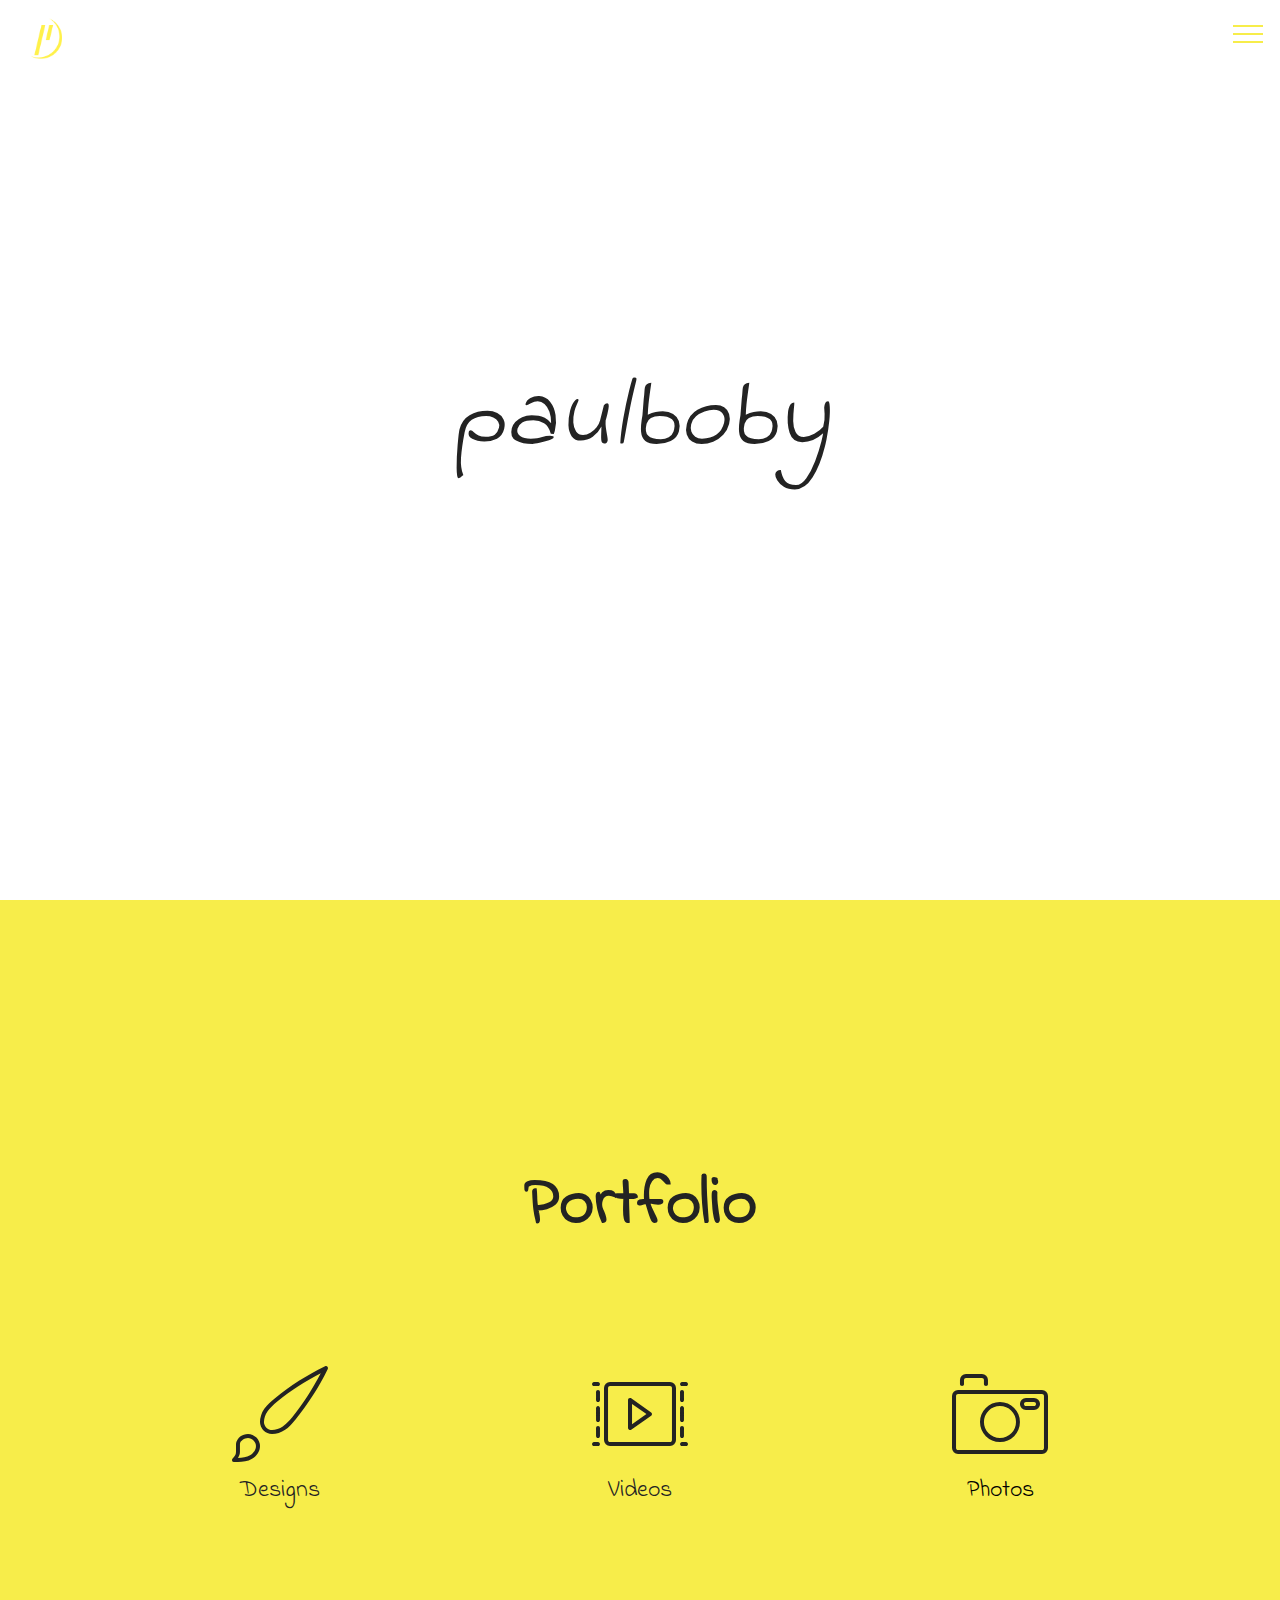
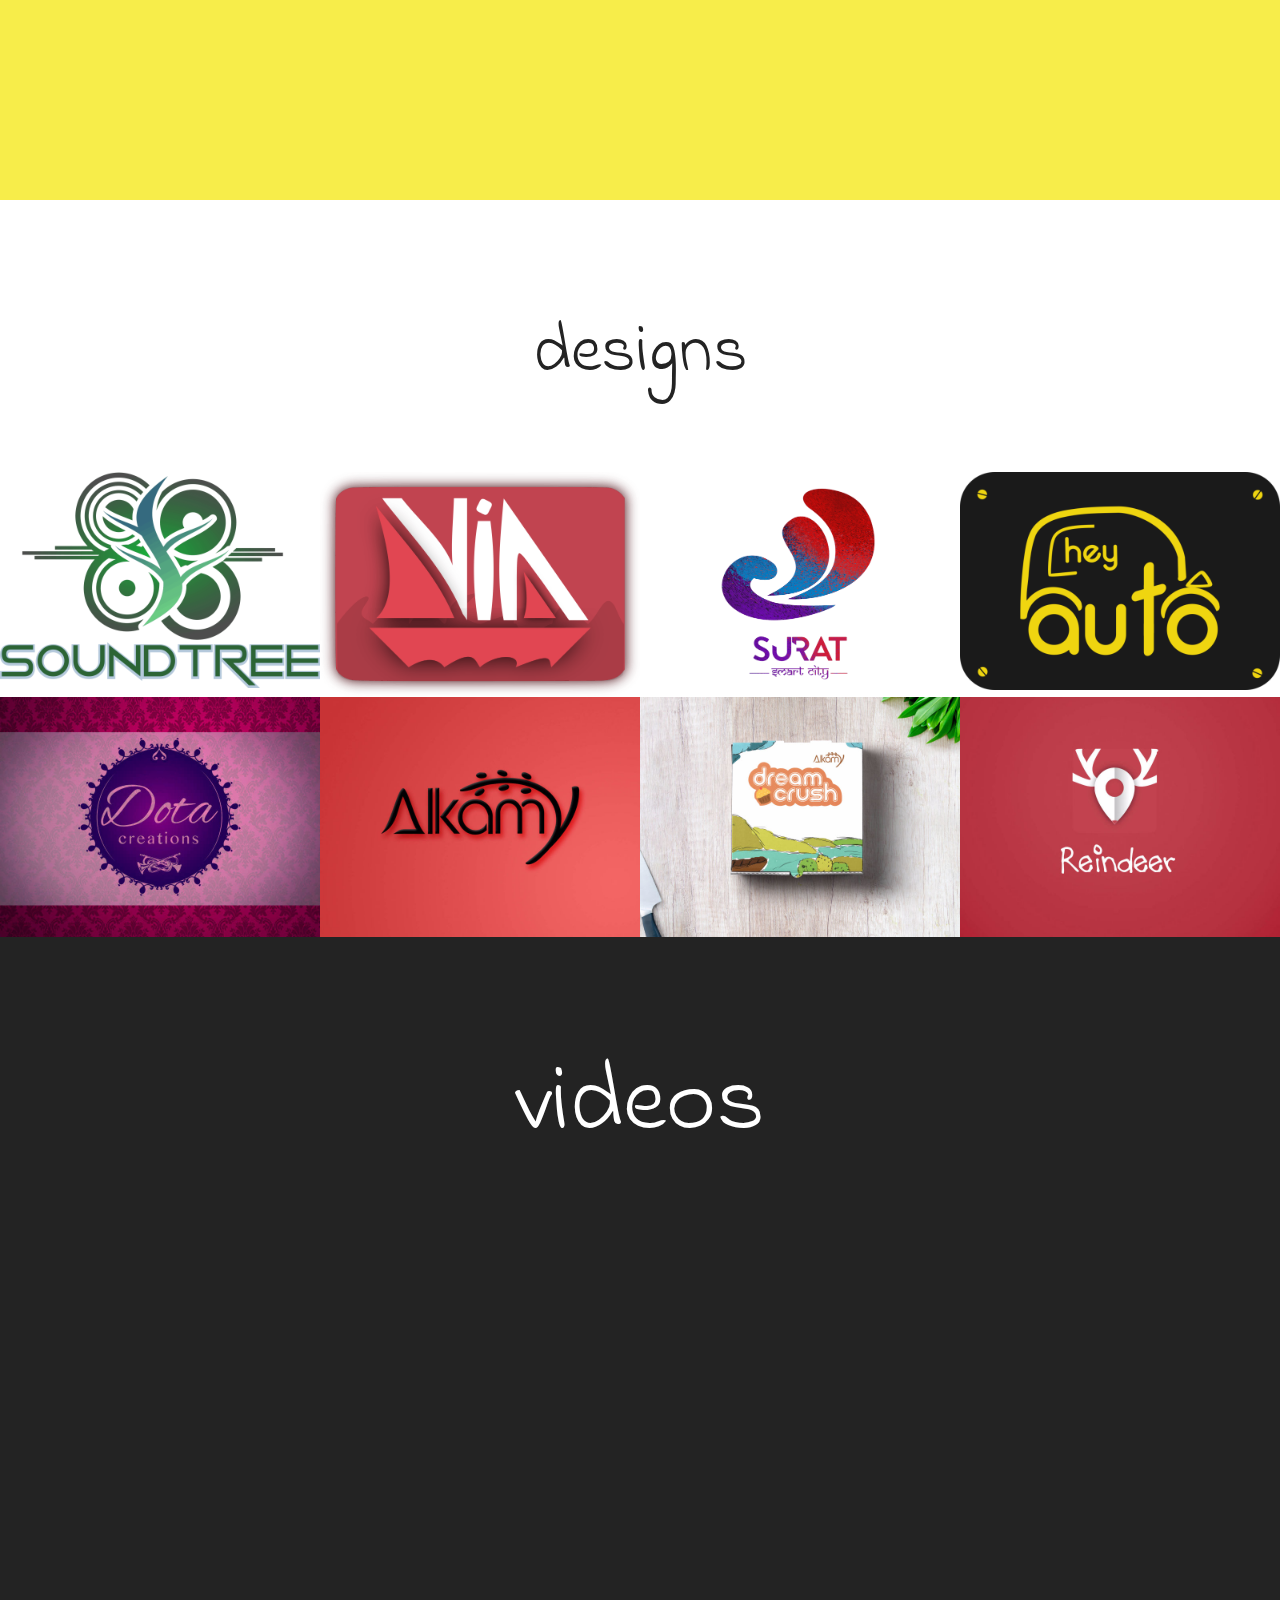
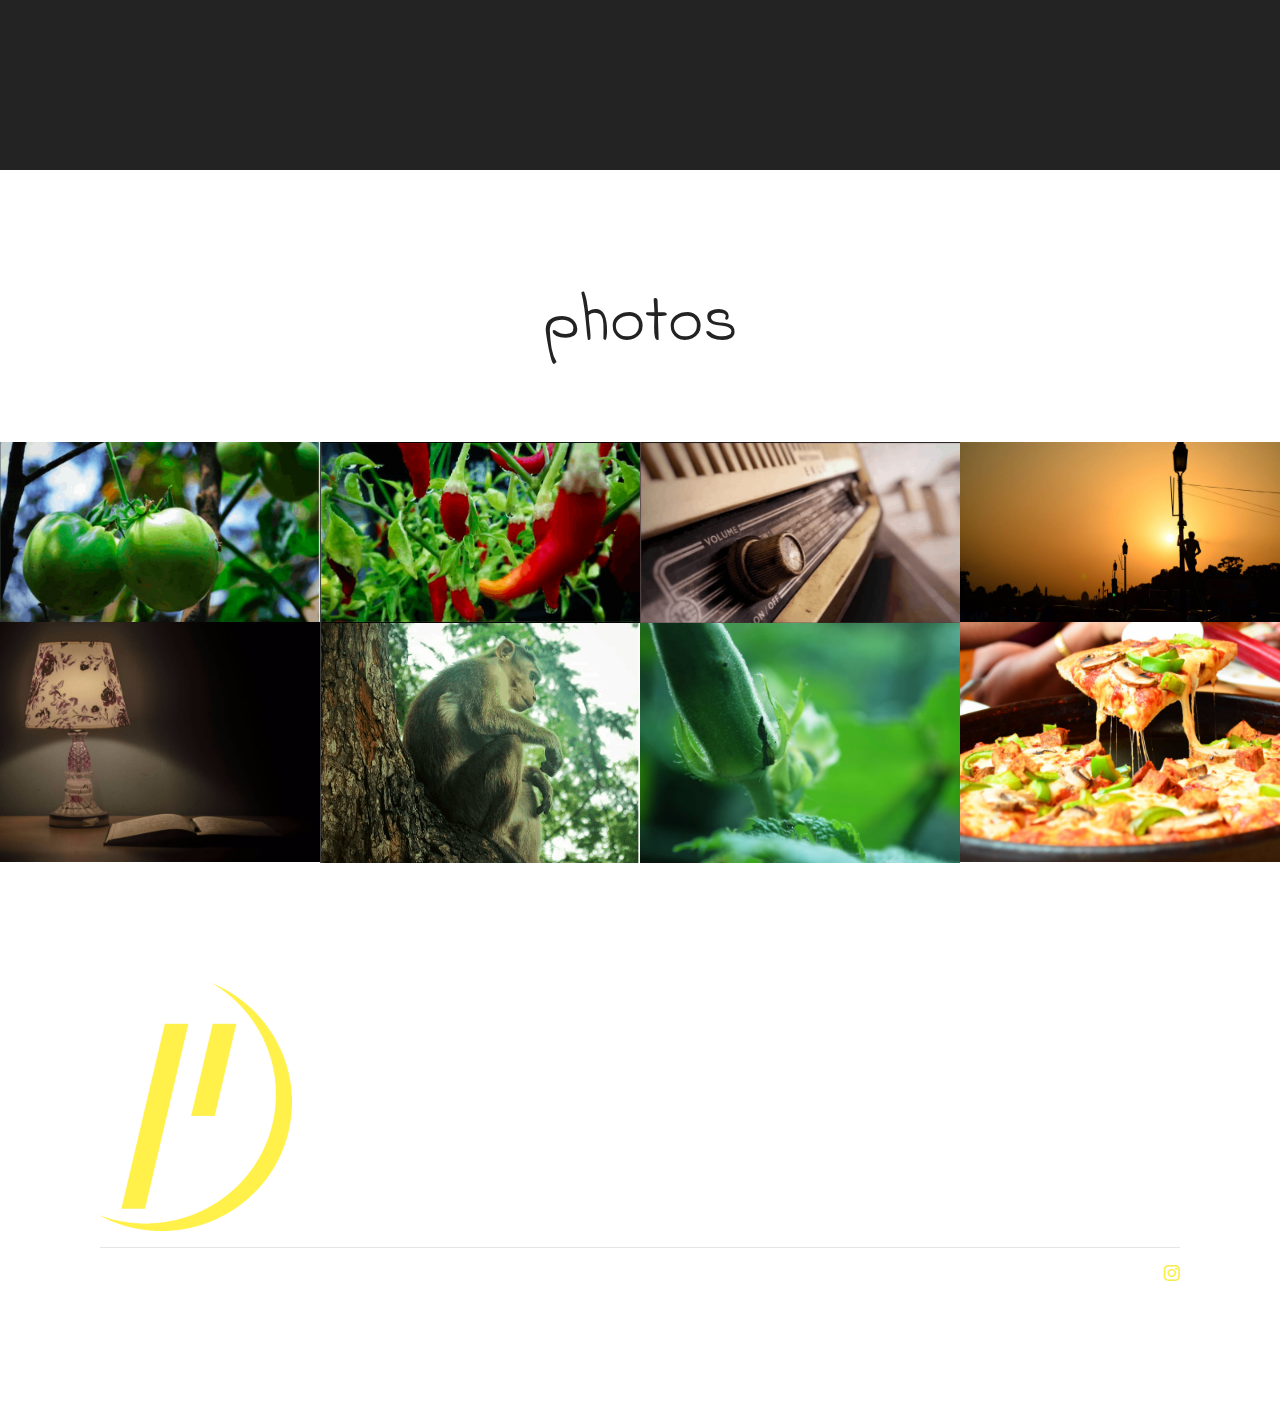
==== commit 3b5c6c4d: "latest" ====
--- a/index.html
+++ b/index.html
@@ -221,27 +221,6 @@
     
 
     <div class="container">
-        <div class="media-container-row">
-            <div class="media-content px-3 align-self-center mbr-white py-2">
-                <p class="mbr-text testimonial-text mbr-fonts-style display-7">I'm an aspiring video maker. I'm equally interested in photography, videography and graphics design.<br><br>I'm familiar with the basic video editing in FCP, adobe premier. I'm also familiar with basic DSLR operations and designing using photoshop. I used to create videos and poster for various events during my collage days and that's how I started to realise my interest and potential in this field. I've not worked under any professional in any related fields , but I'm very open to opportunities to learn more about this craft. I've confidence that I'm a quick learner and will be able to finish the work that is entrusted in me on time.</p>
-                <p class="mbr-author-name pt-4 mb-2 mbr-fonts-style display-7"></p>
-                <p class="mbr-author-desc mbr-fonts-style display-7"></p>
-            </div>
-
-            <div class="mbr-figure pl-lg-5" style="width: 65%;">
-              <img src="assets/images/photo2-792x774.jpg" alt="" title="">
-            </div>
-        </div>
-    </div>
-</section>
-
-<section class="cid-r5GQB3RQFx" id="footer1-12">
-
-    
-
-    
-
-    <div class="container">
         <div class="media-container-row content text-white">
             <div class="col-12 col-md-3">
                 <div class="media-wrap">
